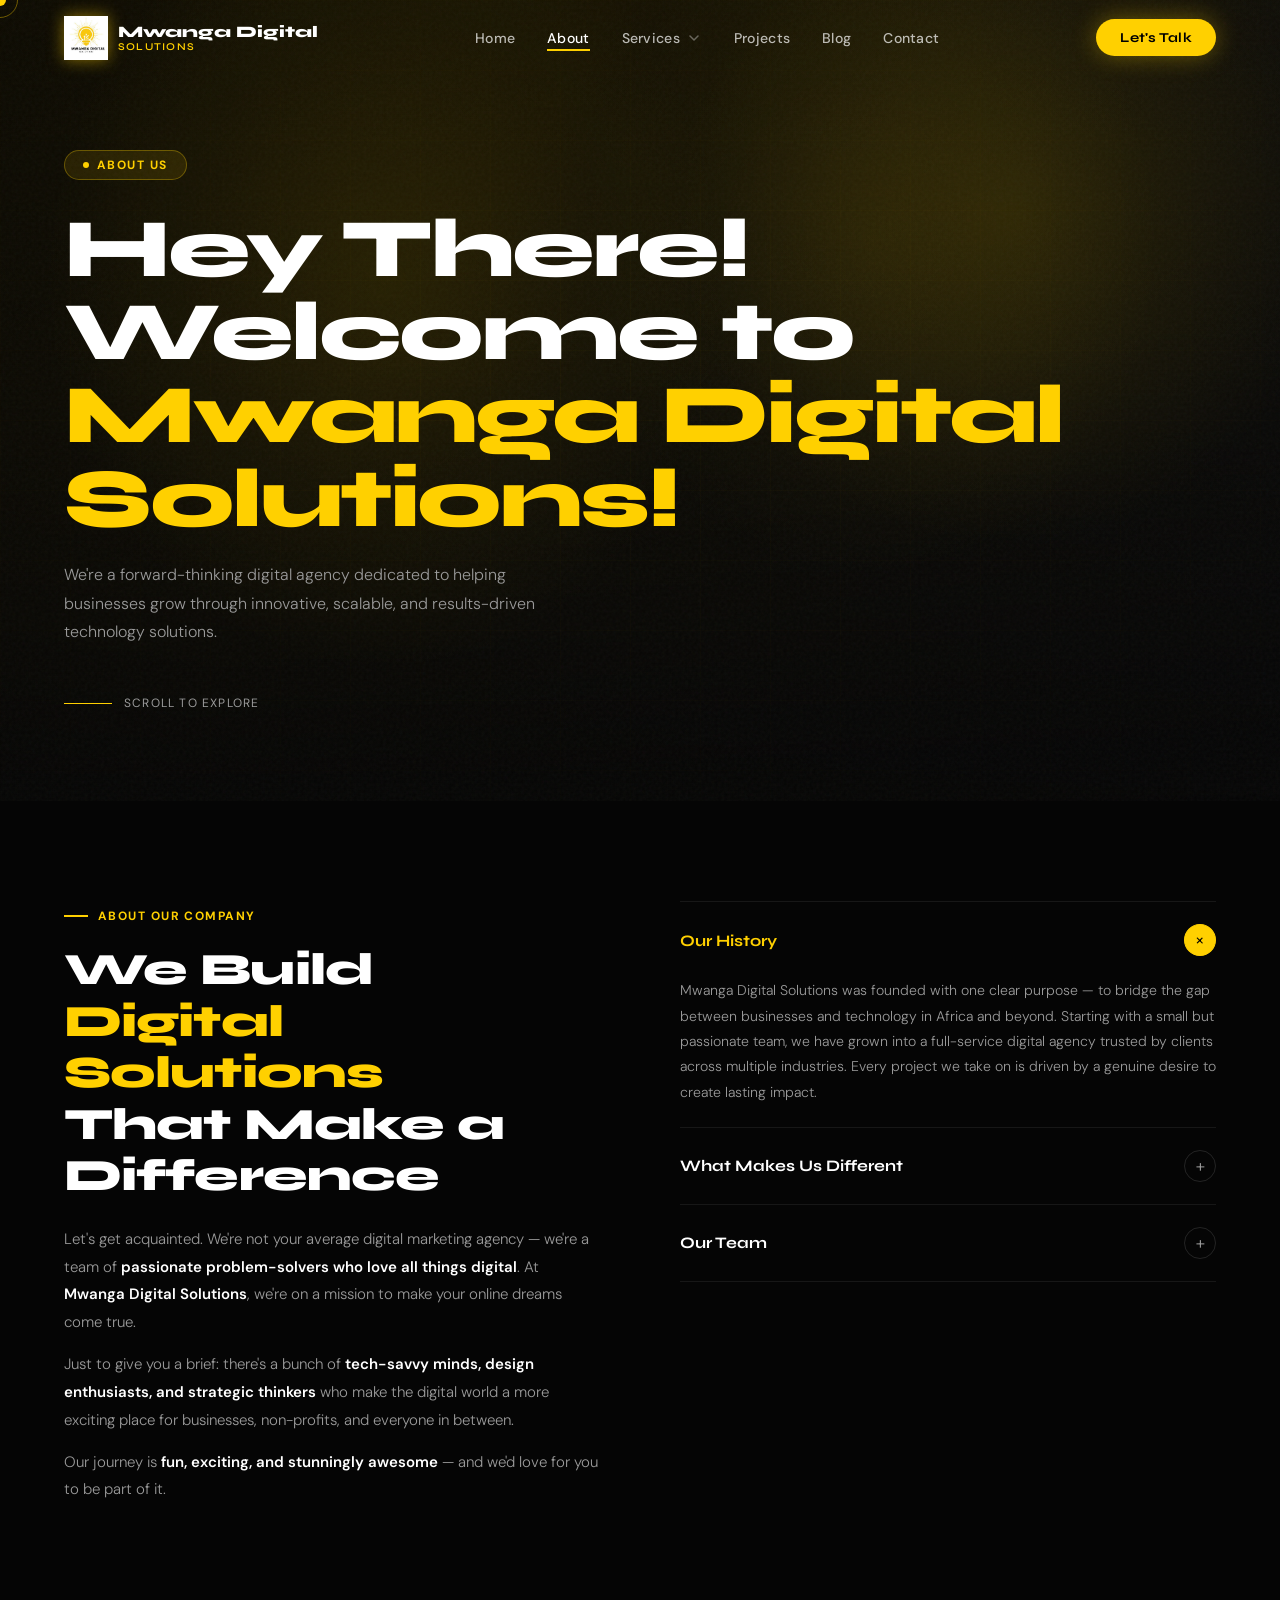
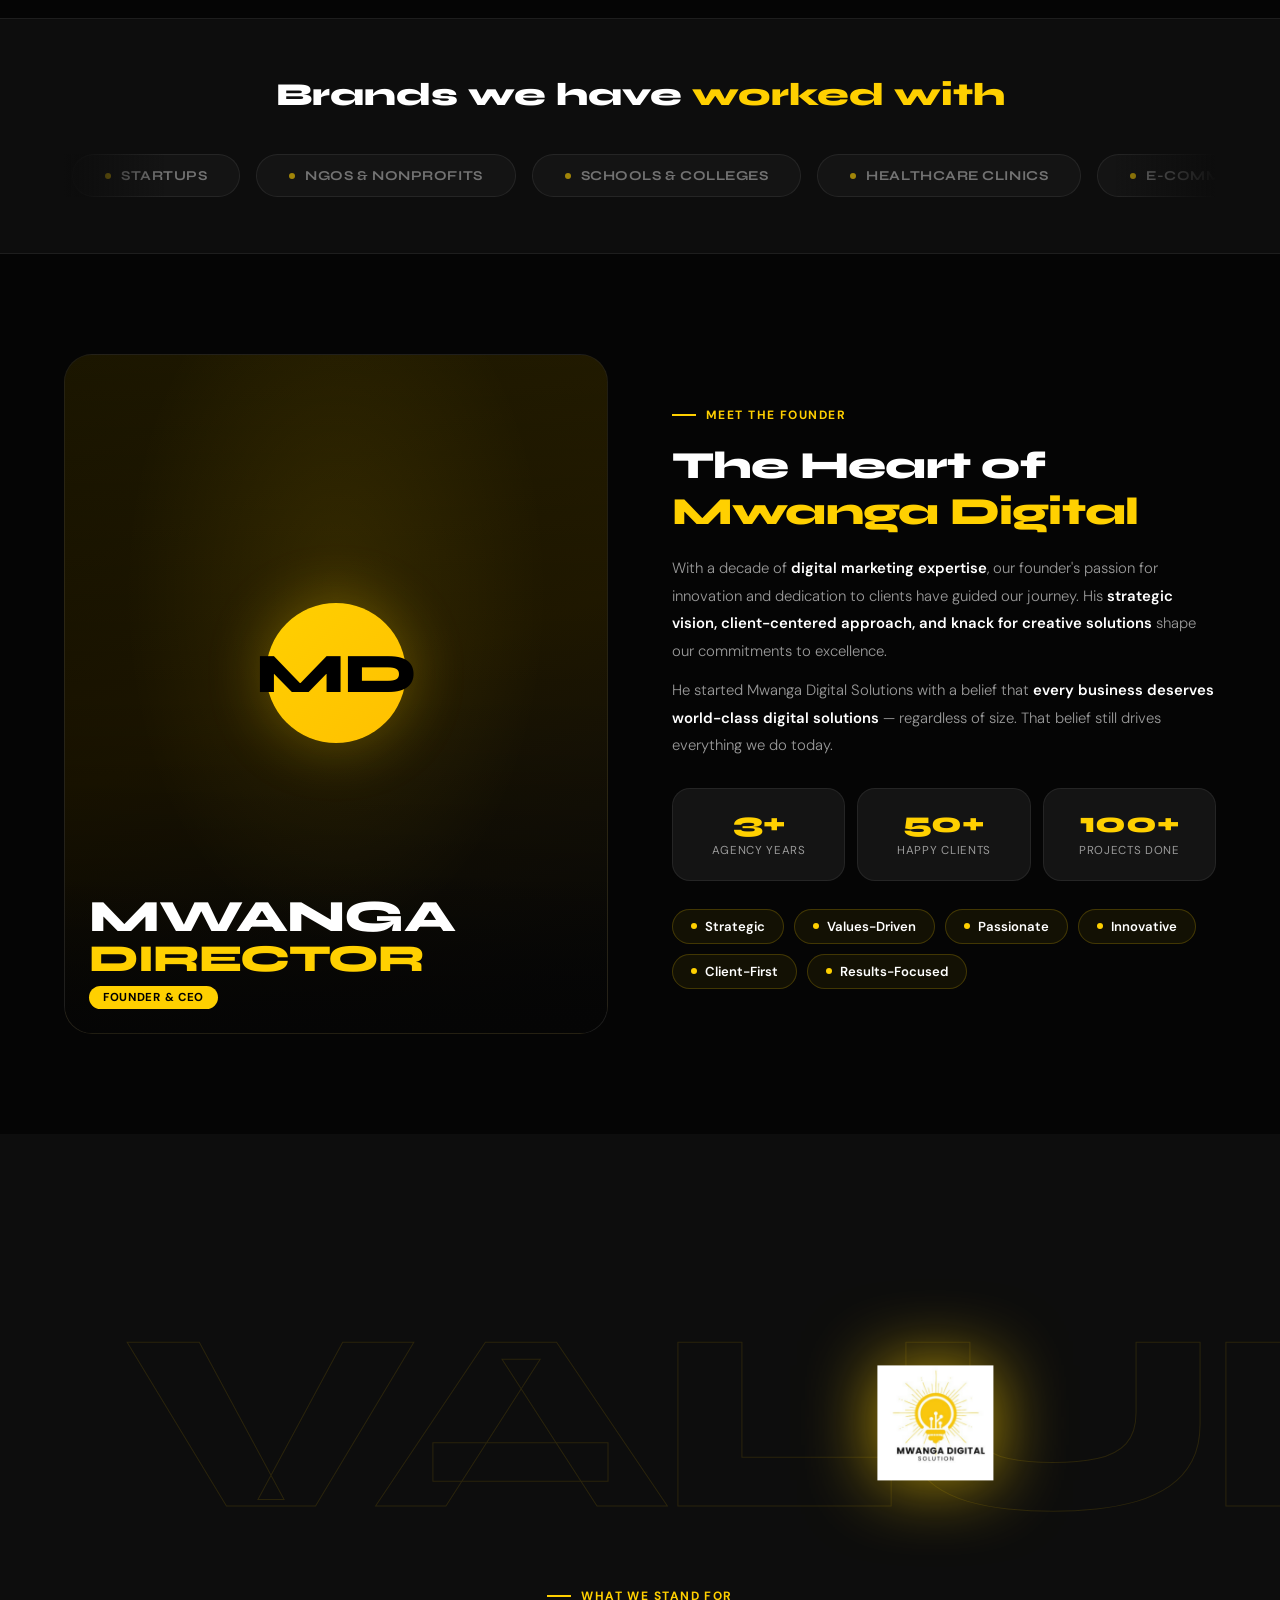
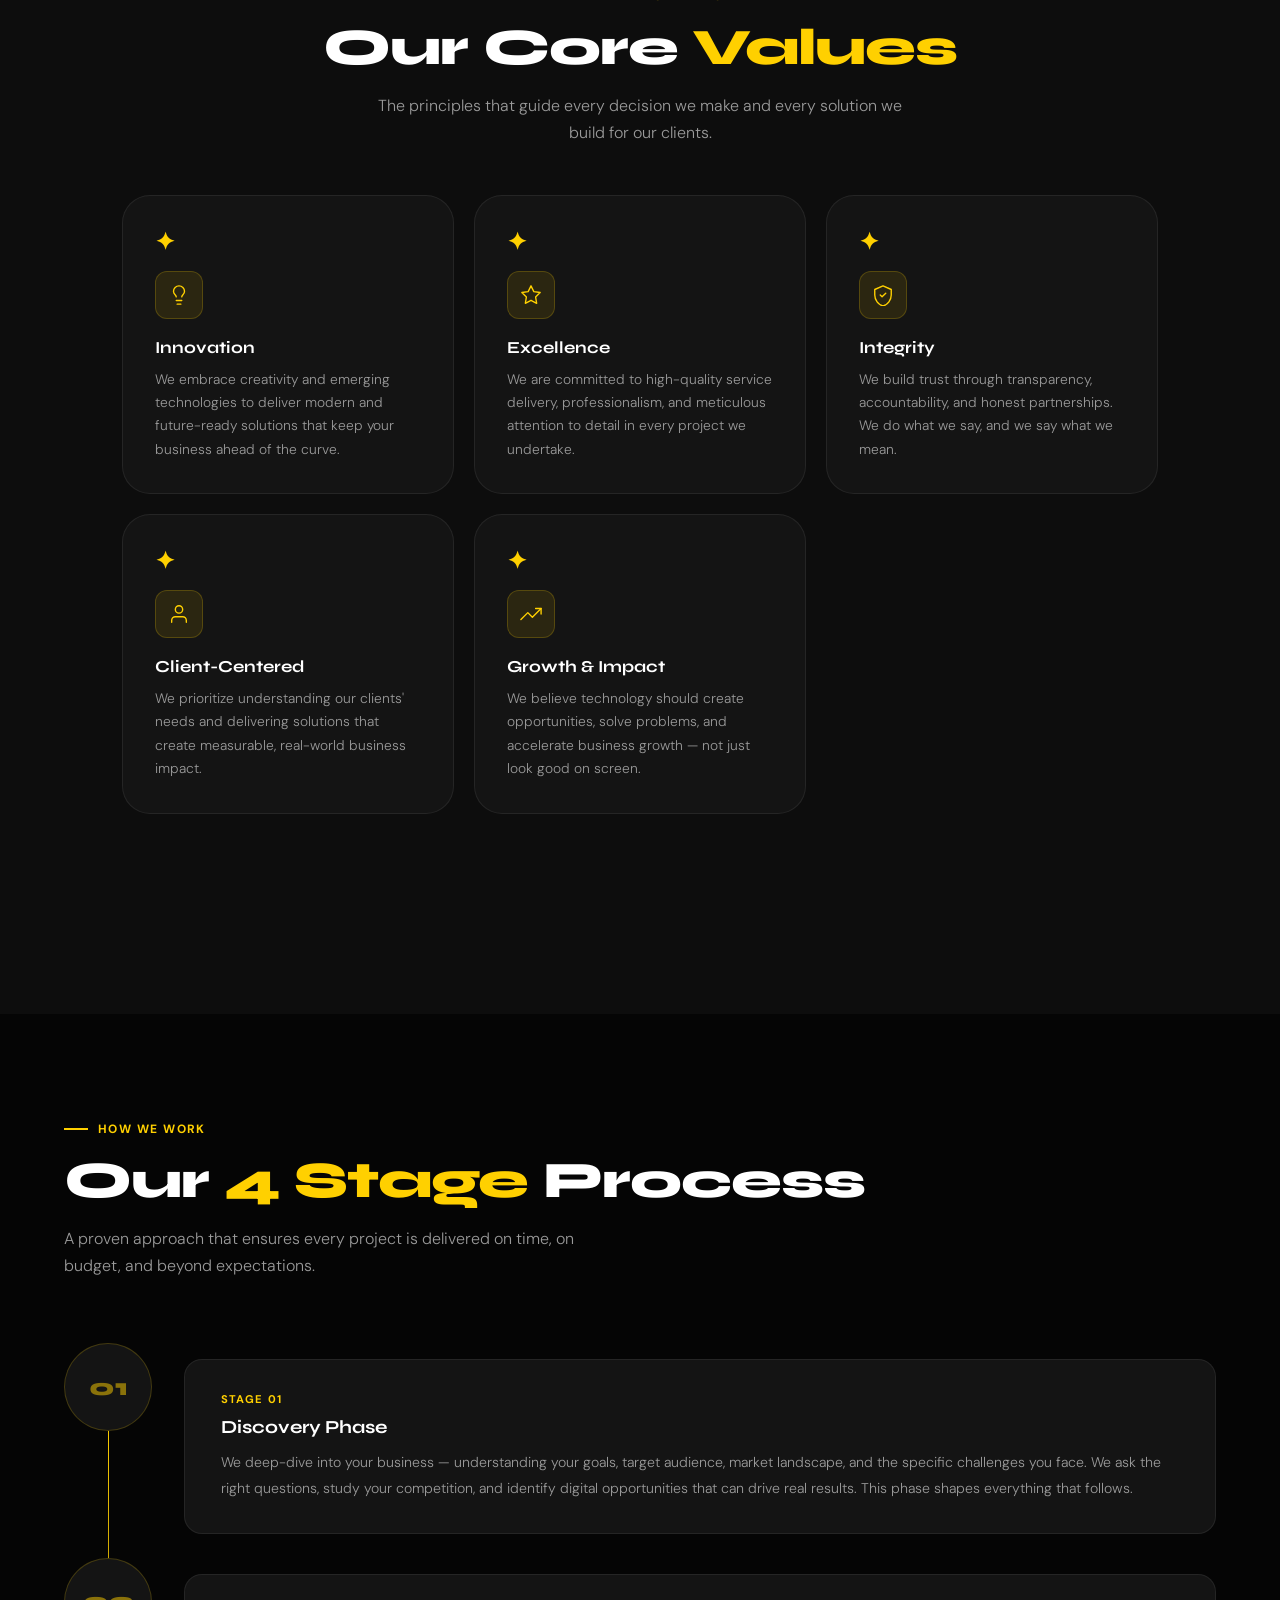
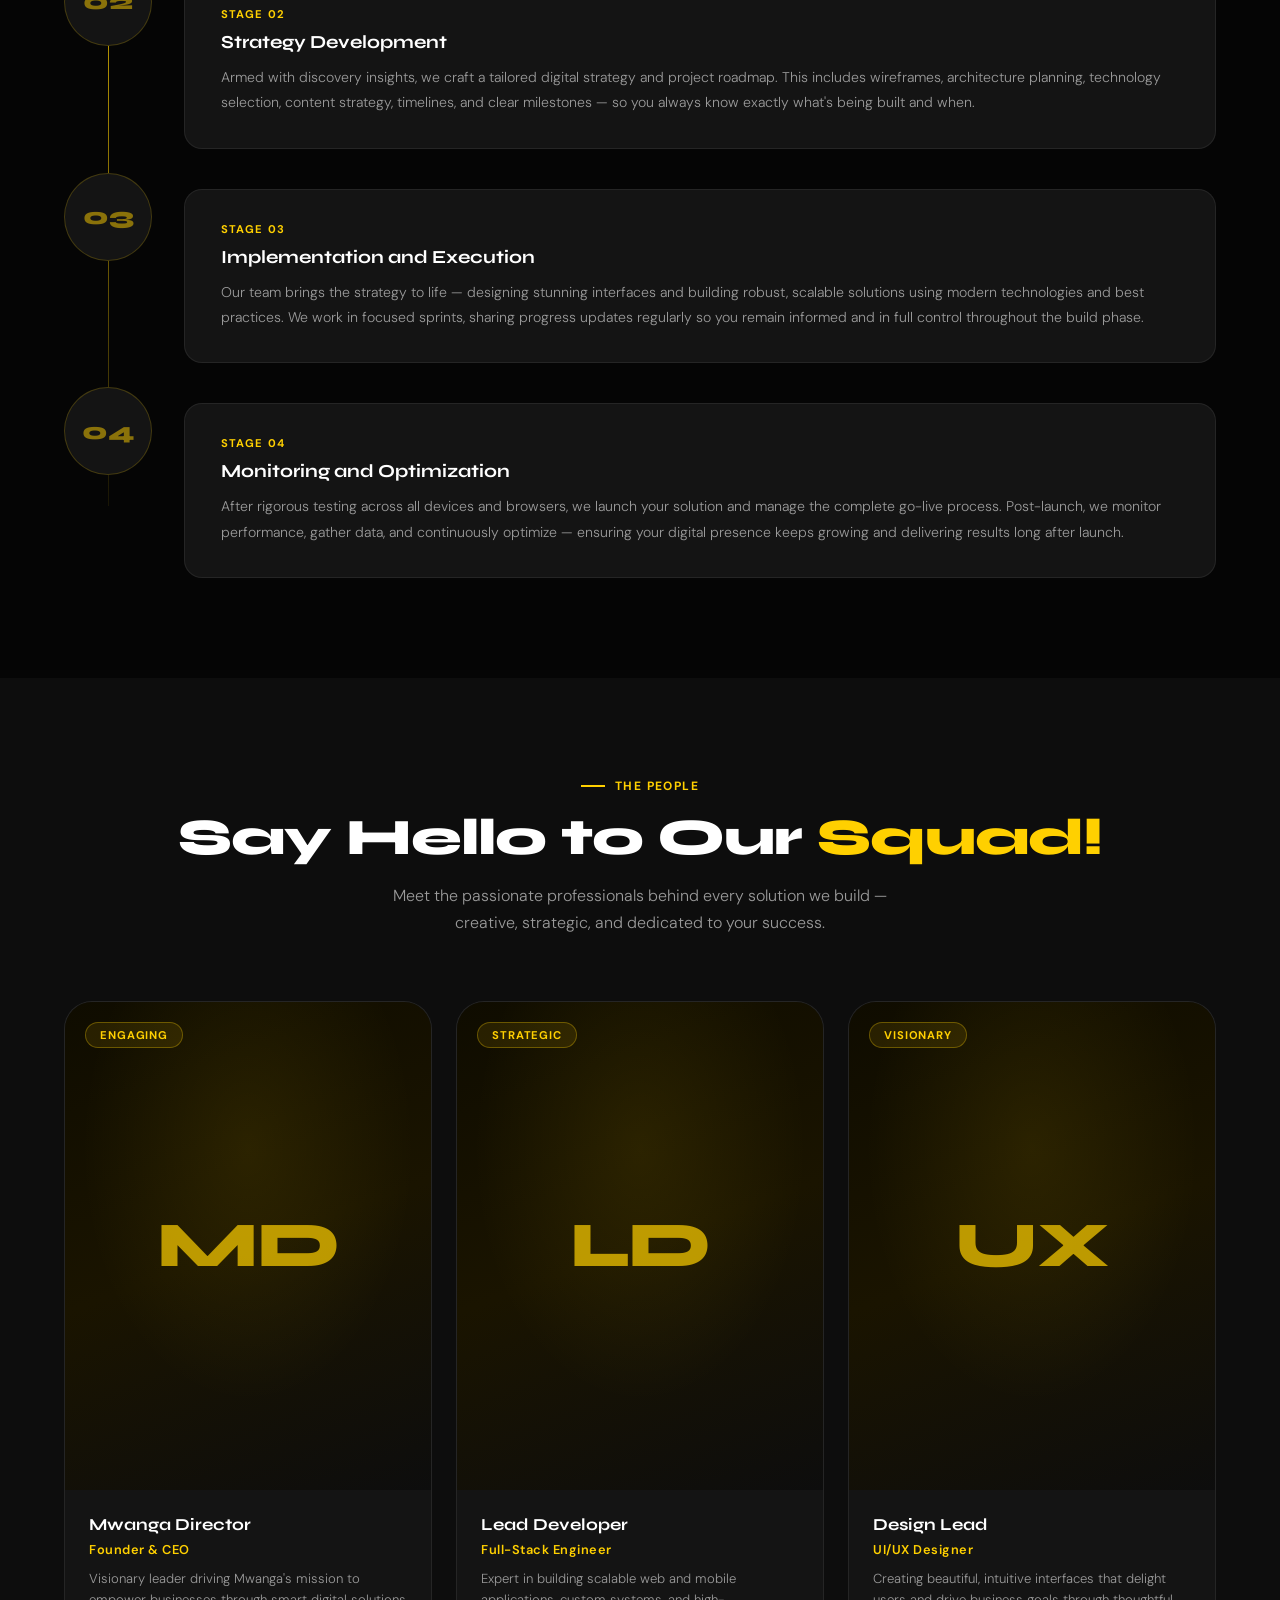
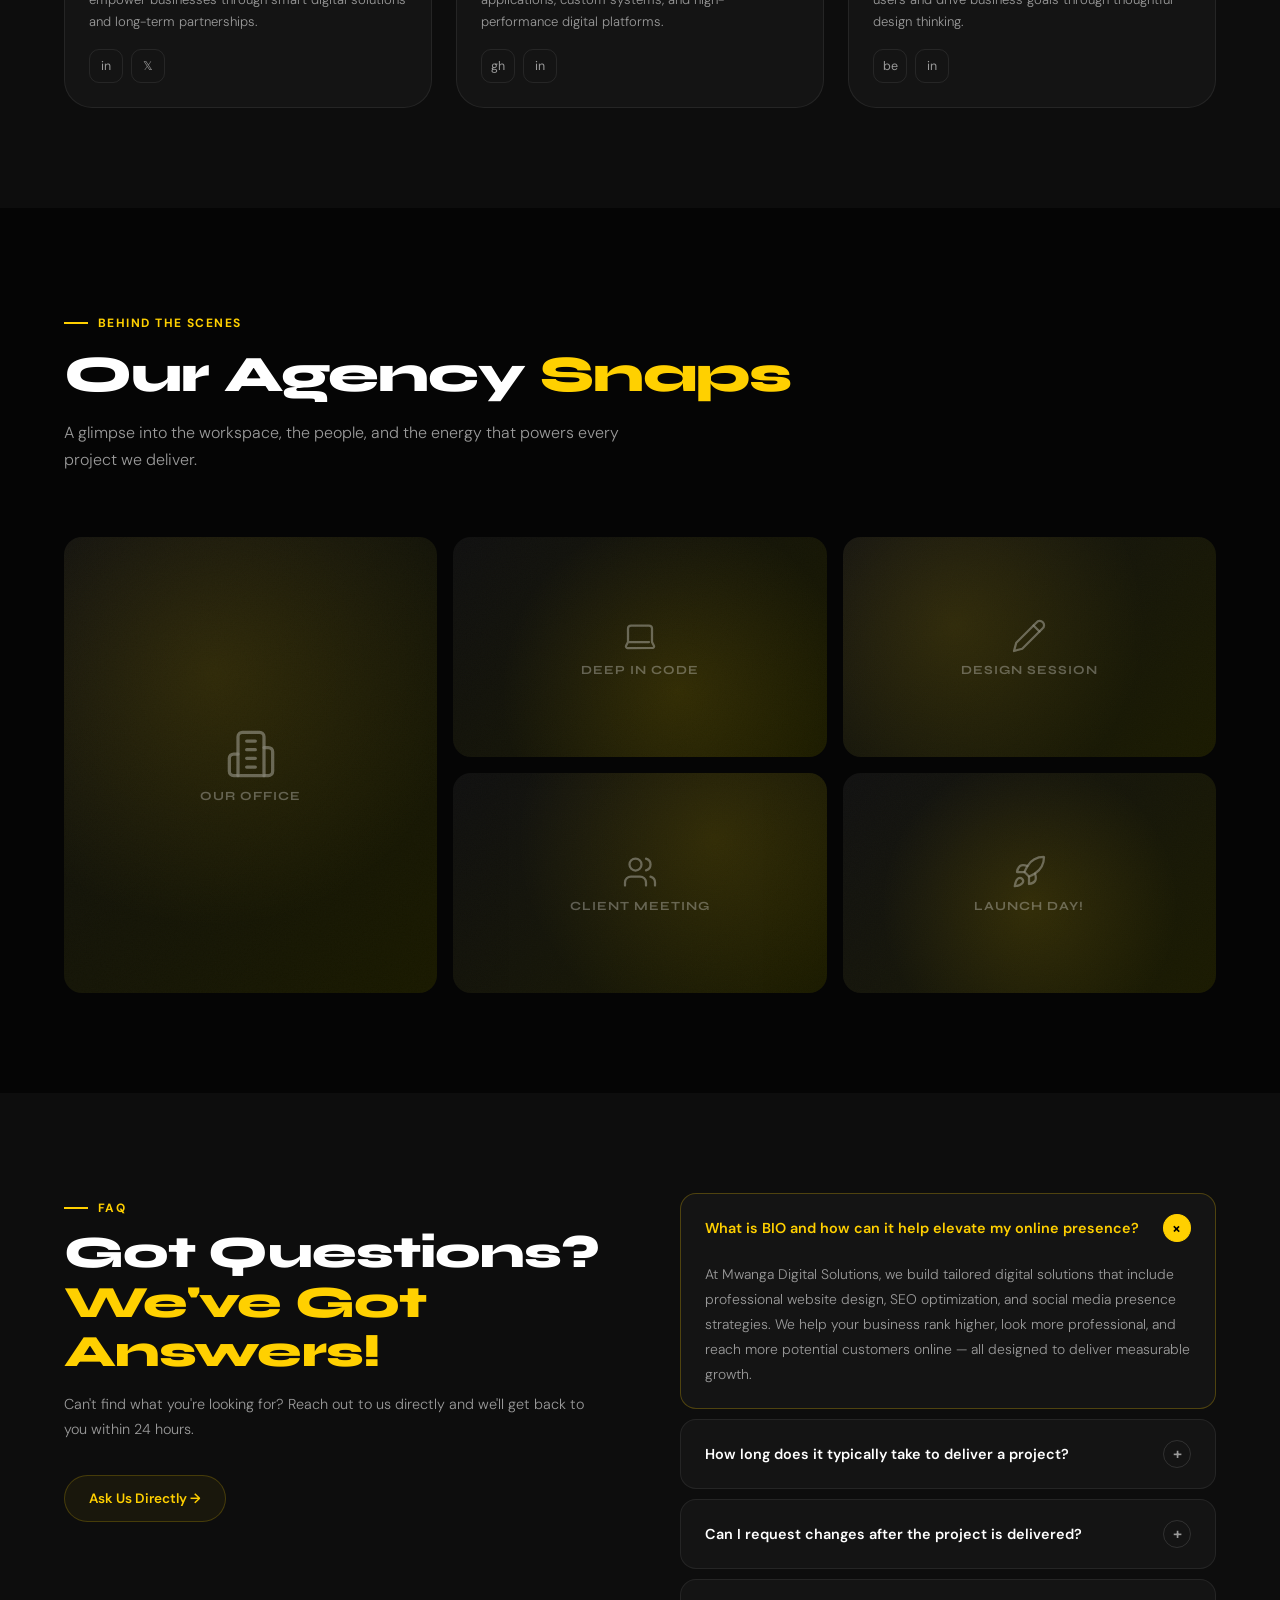
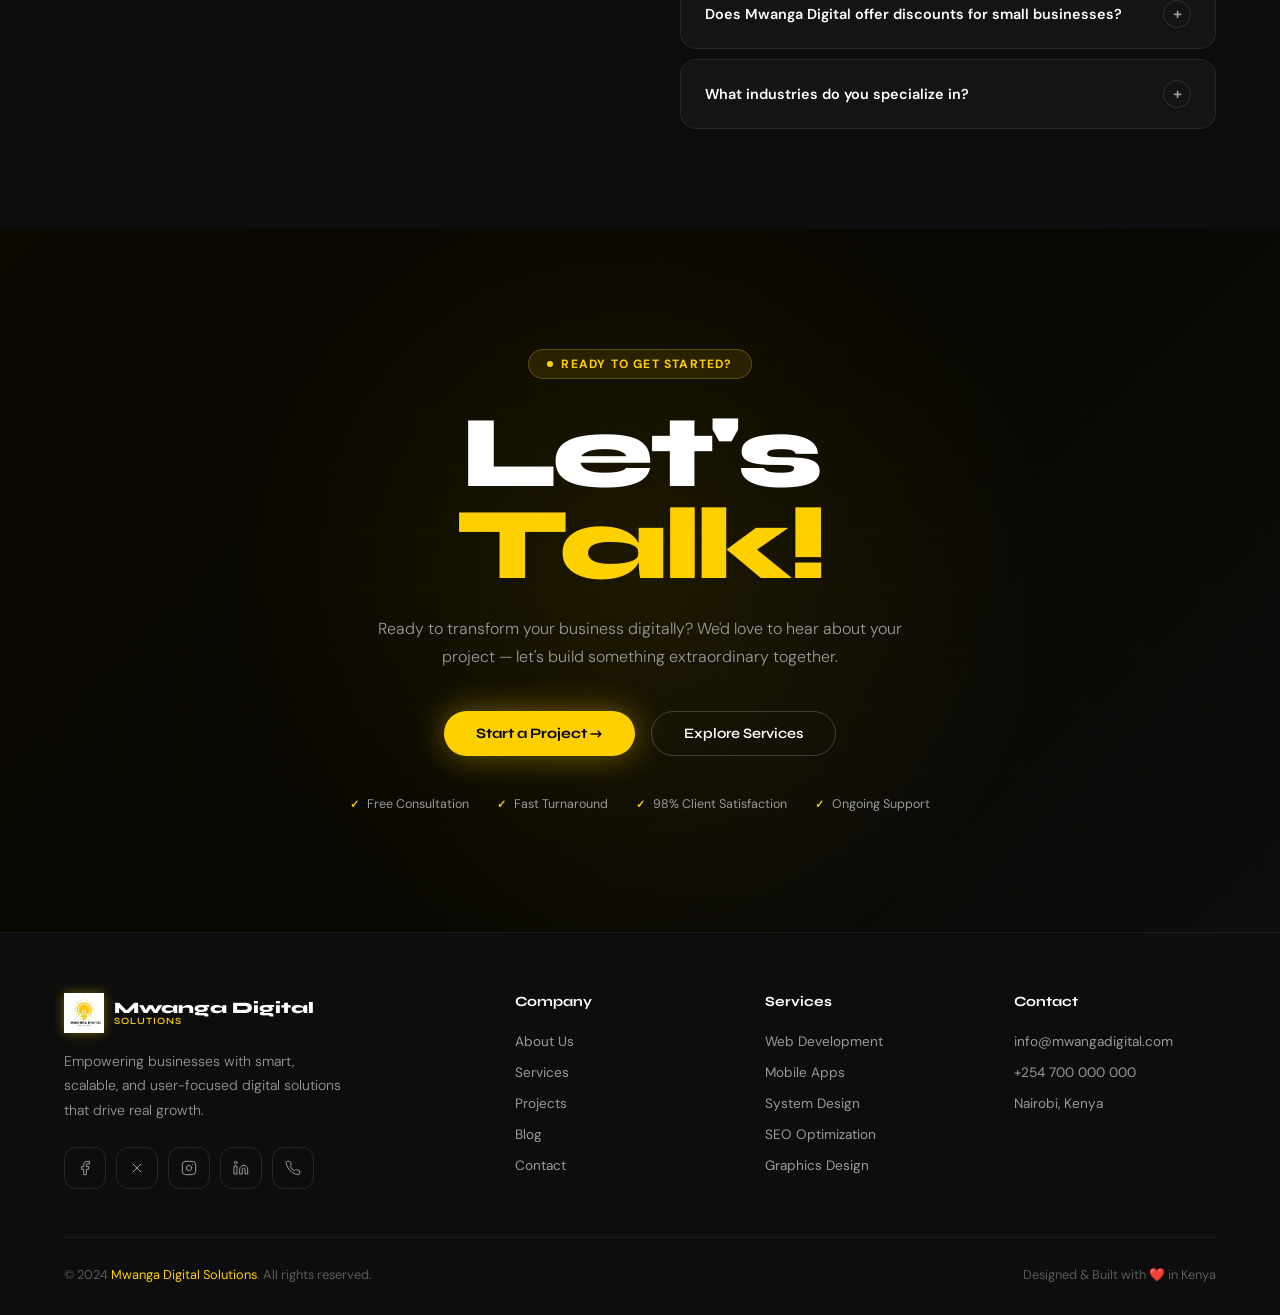
==== about.html @ 21fa36f5 "Initial commit: Mwanga Digital Solutions website Full agency landing site with 6 pages (home, servic" ====
<!DOCTYPE html>
<html lang="en">
<head>
<meta charset="UTF-8"/>
<meta name="viewport" content="width=device-width, initial-scale=1.0"/>
<title>About Us | Mwanga Digital Solutions</title>
<meta name="description" content="Learn about Mwanga Digital Solutions — our story, founder, vision, values, team, and process behind your digital growth."/>
<link rel="preconnect" href="https://fonts.googleapis.com"/>
<link rel="preconnect" href="https://fonts.gstatic.com" crossorigin/>
<link href="https://fonts.googleapis.com/css2?family=Syne:wght@400;600;700;800&family=DM+Sans:ital,wght@0,300;0,400;0,500;0,600;1,300&display=swap" rel="stylesheet"/>
<link rel="stylesheet" href="assets/css/global.css"/>
<style>

/* ========================================
   HERO
   ======================================== */
#about-hero{
  min-height:82vh;display:flex;align-items:flex-end;
  position:relative;overflow:hidden;padding:0;
}
.hero-photo{
  position:absolute;inset:0;z-index:0;
  background:
    linear-gradient(to bottom,rgba(5,5,5,0.25) 0%,rgba(5,5,5,0.55) 45%,rgba(5,5,5,0.97) 100%),
    linear-gradient(120deg,#0f0c00 0%,#1c1600 35%,#0d0d0d 100%);
}
/* Simulated photo texture — two "people" silhouette areas */
.hero-photo::before{
  content:'';position:absolute;inset:0;
  background:
    radial-gradient(ellipse 38% 70% at 30% 35%,rgba(255,208,0,0.09) 0%,transparent 70%),
    radial-gradient(ellipse 35% 65% at 68% 30%,rgba(255,208,0,0.06) 0%,transparent 65%),
    url("data:image/svg+xml,%3Csvg viewBox='0 0 600 600' xmlns='http://www.w3.org/2000/svg'%3E%3Cfilter id='n'%3E%3CfeTurbulence type='fractalNoise' baseFrequency='0.65' numOctaves='3' stitchTiles='stitch'/%3E%3C/filter%3E%3Crect width='100%25' height='100%25' filter='url(%23n)' opacity='0.04'/%3E%3C/svg%3E") center/cover;
}
.hero-photo::after{
  content:'';position:absolute;top:-20%;right:-8%;
  width:65vw;height:65vw;max-width:750px;max-height:750px;
  background:radial-gradient(circle,rgba(255,208,0,0.11) 0%,transparent 62%);
  border-radius:50%;
}
/* Grid lines */
.hero-grid{
  position:absolute;inset:0;z-index:1;
  background-image:
    linear-gradient(rgba(255,208,0,0.025) 1px,transparent 1px),
    linear-gradient(90deg,rgba(255,208,0,0.025) 1px,transparent 1px);
  background-size:70px 70px;
  mask-image:radial-gradient(ellipse 90% 80% at 50% 50%,black 0%,transparent 100%);
  pointer-events:none;
}
.hero-content-wrap{
  position:relative;z-index:2;
  width:100%;max-width:1400px;margin:0 auto;
  padding:150px 5% 90px;
}
.hero-tag{
  display:inline-flex;align-items:center;gap:8px;
  background:rgba(255,208,0,0.1);border:1px solid rgba(255,208,0,0.3);
  padding:6px 18px;border-radius:100px;
  font-size:0.75rem;font-weight:700;color:var(--gold);
  letter-spacing:0.12em;text-transform:uppercase;margin-bottom:28px;
}
.hero-tag::before{content:'';width:6px;height:6px;background:var(--gold);border-radius:50%;animation:pulse 2s infinite}
.hero-h1{
  font-family:var(--font-display);
  font-size:clamp(3rem,6.5vw,6rem);
  font-weight:800;line-height:1.0;
  letter-spacing:-0.03em;margin-bottom:8px;
}
.hero-h1 .gold-line{
  display:block;color:var(--gold);
}
.hero-sub{
  font-size:1rem;color:var(--grey);
  line-height:1.8;max-width:520px;
  font-weight:300;margin-top:20px;
}
.scroll-hint{
  display:inline-flex;align-items:center;gap:12px;
  margin-top:48px;color:var(--grey);
  font-size:0.75rem;letter-spacing:0.1em;text-transform:uppercase;
}
.scroll-line{width:48px;height:1px;background:var(--gold);position:relative;overflow:hidden}
.scroll-line::after{
  content:'';position:absolute;top:0;left:-100%;
  width:100%;height:100%;background:#fff;
  animation:slideLine 2s ease-in-out infinite;
}
@keyframes slideLine{0%{left:-100%}100%{left:100%}}

/* ========================================
   ABOUT COMPANY
   ======================================== */
#about-company{padding:100px 5%;background:var(--bg)}
.ac-inner{max-width:1400px;margin:0 auto;display:grid;grid-template-columns:1fr 1fr;gap:80px;align-items:start}
.ac-left .section-label{margin-bottom:20px}
.ac-h2{
  font-family:var(--font-display);
  font-size:clamp(1.9rem,3.5vw,2.9rem);
  font-weight:800;line-height:1.15;letter-spacing:-0.02em;margin-bottom:24px;
}
.ac-h2 span{color:var(--gold)}
.ac-p{color:var(--grey);font-size:0.94rem;line-height:1.85;font-weight:300;margin-bottom:14px}
.ac-p strong{color:var(--white);font-weight:600}

/* Accordion */
.acc-wrap{display:flex;flex-direction:column}
.acc-item{border-bottom:1px solid var(--border);overflow:hidden}
.acc-item:first-child{border-top:1px solid var(--border)}
.acc-head{
  display:flex;align-items:center;justify-content:space-between;
  padding:22px 0;cursor:pointer;user-select:none;transition:color 0.3s;
}
.acc-head:hover .acc-label{color:var(--gold)}
.acc-item.open .acc-label{color:var(--gold)}
.acc-label{font-family:var(--font-display);font-weight:700;font-size:1rem;transition:color 0.3s}
.acc-btn{
  width:32px;height:32px;border-radius:50%;
  border:1px solid rgba(255,255,255,0.12);
  display:flex;align-items:center;justify-content:center;
  color:var(--grey);font-size:1.1rem;font-weight:300;
  transition:all 0.35s;flex-shrink:0;
}
.acc-item.open .acc-btn{background:var(--gold);border-color:var(--gold);color:#000;transform:rotate(45deg)}
.acc-body{
  max-height:0;overflow:hidden;
  transition:max-height 0.45s ease,padding 0.3s;
  color:var(--grey);font-size:0.88rem;line-height:1.8;font-weight:300;
}
.acc-item.open .acc-body{max-height:360px;padding-bottom:22px}
.acc-body ul{list-style:none;margin-top:10px;display:flex;flex-direction:column;gap:8px}
.acc-body ul li{display:flex;align-items:flex-start;gap:10px}
.acc-body ul li::before{content:'✦';color:var(--gold);font-size:0.6rem;flex-shrink:0;margin-top:5px}

/* ========================================
   BRANDS
   ======================================== */
#brands-worked{
  padding:56px 5%;
  background:var(--bg2);
  border-top:1px solid var(--border);
  border-bottom:1px solid var(--border);
}
.brands-inner{max-width:1400px;margin:0 auto}
.brands-title{
  font-family:var(--font-display);font-weight:800;
  font-size:clamp(1.3rem,2.5vw,2rem);
  text-align:center;margin-bottom:40px;
  color:var(--white);
}
.brands-title span{color:var(--gold)}
.brands-track-wrap{overflow:hidden;position:relative}
.brands-track-wrap::before,.brands-track-wrap::after{
  content:'';position:absolute;top:0;bottom:0;width:100px;z-index:2;pointer-events:none;
}
.brands-track-wrap::before{left:0;background:linear-gradient(90deg,var(--bg2),transparent)}
.brands-track-wrap::after{right:0;background:linear-gradient(270deg,var(--bg2),transparent)}
.brands-track{display:flex;gap:0;animation:marquee 30s linear infinite;width:max-content}
.brands-track:hover{animation-play-state:paused}
.brand-pill{
  display:flex;align-items:center;gap:10px;
  padding:12px 32px;margin:0 8px;
  background:var(--card);border:1px solid var(--border);
  border-radius:100px;white-space:nowrap;
  font-family:var(--font-display);font-weight:700;
  font-size:0.85rem;color:rgba(255,255,255,0.4);
  letter-spacing:0.04em;text-transform:uppercase;
  transition:color 0.3s,border-color 0.3s;cursor:default;
}
.brand-pill:hover{color:rgba(255,255,255,0.8);border-color:rgba(255,208,0,0.25)}
.brand-dot{width:6px;height:6px;border-radius:50%;background:var(--gold);opacity:0.6;flex-shrink:0}

/* ========================================
   MEET THE FOUNDER
   ======================================== */
#founder{padding:100px 5%;background:var(--bg)}
.founder-inner{max-width:1400px;margin:0 auto;display:grid;grid-template-columns:1fr 1fr;gap:64px;align-items:center}

/* Left — photo card with name overlay */
.founder-photo-side{position:relative}
.founder-photo-card{
  position:relative;border-radius:var(--radius2);overflow:hidden;
  aspect-ratio:4/5;
  background:linear-gradient(160deg,#0f0c00 0%,#1c1500 50%,#0d0d0d 100%);
  border:1px solid var(--border);
}
/* Portrait placeholder — gradient with logo */
.founder-photo-card::before{
  content:'';position:absolute;inset:0;
  background:
    radial-gradient(ellipse 60% 80% at 50% 35%,rgba(255,208,0,0.1) 0%,transparent 65%),
    linear-gradient(to bottom,rgba(255,208,0,0.05),transparent 50%,rgba(0,0,0,0.6) 100%);
}
.founder-avatar-big{
  position:absolute;top:50%;left:50%;transform:translate(-50%,-65%);
  width:140px;height:140px;border-radius:50%;
  background:linear-gradient(135deg,var(--gold),var(--gold2));
  display:flex;align-items:center;justify-content:center;
  font-family:var(--font-display);font-size:3.5rem;font-weight:800;color:#000;
  box-shadow:0 0 60px rgba(255,208,0,0.3);
  z-index:1;
}
/* Big name behind/over image */
.founder-name-bg{
  position:absolute;bottom:0;left:0;right:0;
  padding:20px 24px 24px;
  background:linear-gradient(to top,rgba(5,5,5,0.97) 0%,transparent 100%);
  z-index:2;
}
.founder-name-big{
  font-family:var(--font-display);
  font-size:clamp(1.8rem,4vw,2.8rem);
  font-weight:800;line-height:1.0;
  letter-spacing:-0.02em;
  color:var(--white);
  text-transform:uppercase;
}
.founder-name-big span{color:var(--gold);display:block;font-size:0.85em}
.founder-role-tag{
  display:inline-block;margin-top:8px;
  background:var(--gold);color:#000;
  font-size:0.72rem;font-weight:700;
  padding:4px 14px;border-radius:100px;
  letter-spacing:0.06em;text-transform:uppercase;
}

/* Right — bio + stats + pills */
.founder-bio-side{}
.founder-bio-side .section-label{margin-bottom:20px}
.founder-bio-h2{
  font-family:var(--font-display);
  font-size:clamp(1.7rem,3vw,2.4rem);
  font-weight:800;line-height:1.2;letter-spacing:-0.02em;margin-bottom:20px;
}
.founder-bio-h2 span{color:var(--gold)}
.founder-bio-p{color:var(--grey);font-size:0.93rem;line-height:1.85;font-weight:300;margin-bottom:12px}
.founder-bio-p strong{color:var(--white);font-weight:600}

.founder-stats{display:grid;grid-template-columns:repeat(3,1fr);gap:12px;margin:28px 0}
.f-stat{
  background:var(--card);border:1px solid var(--border);
  border-radius:var(--radius);padding:20px 12px;text-align:center;
  transition:border-color 0.3s,transform 0.3s;
}
.f-stat:hover{border-color:rgba(255,208,0,0.25);transform:translateY(-3px)}
.f-stat-num{
  font-family:var(--font-display);font-size:1.8rem;font-weight:800;
  color:var(--gold);line-height:1;margin-bottom:6px;
}
.f-stat-lbl{font-size:0.72rem;color:var(--grey);text-transform:uppercase;letter-spacing:0.06em;line-height:1.4}

/* Trait pills */
.founder-pills{display:flex;flex-wrap:wrap;gap:10px;margin-top:24px}
.founder-pill{
  display:flex;align-items:center;gap:8px;
  padding:8px 18px;border-radius:100px;
  font-size:0.82rem;font-weight:600;
  border:1px solid rgba(255,208,0,0.2);
  background:rgba(255,208,0,0.06);
  color:var(--white);transition:all 0.3s;
}
.founder-pill:hover{background:rgba(255,208,0,0.14);border-color:rgba(255,208,0,0.4)}
.founder-pill-dot{width:6px;height:6px;border-radius:50%;background:var(--gold);flex-shrink:0}

/* ========================================
   VALUES — GIANT WORD
   ======================================== */
#values{background:var(--bg2);overflow:hidden}
.values-word-section{
  padding:80px 5% 0;
  text-align:center;position:relative;
}
.values-word{
  font-family:var(--font-display);
  font-size:clamp(5.5rem,20vw,20rem);
  font-weight:800;letter-spacing:-0.04em;
  line-height:0.85;user-select:none;
  color:transparent;
  -webkit-text-stroke:1px rgba(255,208,0,0.12);
  display:inline-block;position:relative;
}
.values-word-center-icon{
  position:absolute;top:50%;left:50%;
  transform:translate(-50%,-50%);
  width:clamp(70px,9vw,120px);
  filter:drop-shadow(0 0 36px rgba(255,208,0,0.7));
  animation:floatGlow 6s ease-in-out infinite;
  z-index:2;
}
.values-cards-section{
  padding:0 5% 100px;
}
.values-section-header{
  max-width:1400px;margin:0 auto;
  padding-top:56px;padding-bottom:48px;
}
.values-grid{
  max-width:1400px;margin:0 auto;
  display:grid;grid-template-columns:repeat(auto-fit,minmax(250px,1fr));gap:20px;
}
.value-card{
  background:var(--card);border:1px solid var(--border);
  border-radius:var(--radius2);padding:32px;
  position:relative;overflow:hidden;
  transition:transform 0.35s,border-color 0.35s,box-shadow 0.35s;
}
.value-card::before{
  content:'';position:absolute;inset:0;
  background:radial-gradient(circle at 50% 0%,rgba(255,208,0,0.07) 0%,transparent 60%);
  opacity:0;transition:opacity 0.35s;
}
.value-card:hover{transform:translateY(-6px);border-color:rgba(255,208,0,0.25);box-shadow:0 24px 60px rgba(0,0,0,0.5)}
.value-card:hover::before{opacity:1}
.value-sym{
  font-family:var(--font-display);font-size:1.5rem;
  font-weight:800;color:var(--gold);margin-bottom:14px;
}
.value-icon{
  width:48px;height:48px;border-radius:12px;
  background:rgba(255,208,0,0.1);border:1px solid rgba(255,208,0,0.2);
  display:flex;align-items:center;justify-content:center;
  margin-bottom:18px;
  transition:transform 0.3s,background 0.3s;
}
.value-icon svg{width:22px;height:22px;color:var(--gold)}
.value-card:hover .value-icon{transform:scale(1.1);background:rgba(255,208,0,0.18)}
.value-card h4{font-family:var(--font-display);font-size:1.05rem;font-weight:700;margin-bottom:10px}
.value-card p{color:var(--grey);font-size:0.86rem;line-height:1.7;font-weight:300}

/* ========================================
   4 STAGE PROCESS
   ======================================== */
#process{padding:100px 5%;background:var(--bg)}
.process-inner{max-width:1400px;margin:0 auto}
.process-list{
  display:flex;flex-direction:column;gap:24px;
  margin-top:64px;position:relative;
}
/* Vertical connector line */
.process-list::before{
  content:'';position:absolute;
  left:44px;top:72px;bottom:72px;
  width:1px;
  background:linear-gradient(to bottom,var(--gold),rgba(255,208,0,0.08));
}
.p-step{
  display:grid;grid-template-columns:88px 1fr;gap:32px;align-items:start;
  position:relative;
}
.p-num{
  width:88px;height:88px;border-radius:50%;
  background:var(--card);border:1px solid rgba(255,208,0,0.2);
  display:flex;align-items:center;justify-content:center;
  flex-shrink:0;z-index:1;position:relative;
  transition:all 0.35s;
}
.p-num span{
  font-family:var(--font-display);font-weight:800;
  font-size:1.5rem;color:rgba(255,208,0,0.5);
  transition:color 0.3s;
}
.p-step:hover .p-num{
  background:var(--gold);border-color:var(--gold);
  box-shadow:0 0 32px rgba(255,208,0,0.4);
}
.p-step:hover .p-num span{color:#000}
.p-card{
  background:var(--card);border:1px solid var(--border);
  border-radius:var(--radius);padding:32px 36px;
  transition:border-color 0.35s,transform 0.35s;
  margin-top:16px;
}
.p-step:hover .p-card{border-color:rgba(255,208,0,0.2);transform:translateX(8px)}
.p-tag{
  font-size:0.7rem;font-weight:700;color:var(--gold);
  letter-spacing:0.1em;text-transform:uppercase;margin-bottom:10px;
}
.p-card h3{
  font-family:var(--font-display);font-size:1.15rem;
  font-weight:700;margin-bottom:12px;
}
.p-card p{color:var(--grey);font-size:0.88rem;line-height:1.8;font-weight:300}

/* ========================================
   SQUAD / TEAM
   ======================================== */
#squad{padding:100px 5%;background:var(--bg2)}
.squad-inner{max-width:1400px;margin:0 auto}
.squad-grid{
  display:grid;grid-template-columns:repeat(3,1fr);gap:24px;
  margin-top:56px;
}
.squad-card{
  background:var(--card);border:1px solid var(--border);
  border-radius:var(--radius2);overflow:hidden;
  transition:transform 0.35s,border-color 0.35s,box-shadow 0.35s;
}
.squad-card:hover{
  transform:translateY(-8px);
  border-color:rgba(255,208,0,0.25);
  box-shadow:0 24px 60px rgba(0,0,0,0.6);
}
.squad-photo{
  aspect-ratio:3/4;position:relative;
  display:flex;align-items:center;justify-content:center;
  overflow:hidden;
}
.squad-photo-bg{
  position:absolute;inset:0;
  background:linear-gradient(160deg,#0f0c00,#1a1400,#0d0d0d);
  transition:transform 0.4s;
}
.squad-card:hover .squad-photo-bg{transform:scale(1.04)}
.squad-photo-glow{
  position:absolute;inset:0;
  background:radial-gradient(ellipse 70% 80% at 50% 30%,rgba(255,208,0,0.09),transparent 65%);
}
.squad-initials{
  position:relative;z-index:1;
  font-family:var(--font-display);font-weight:800;
  font-size:4rem;color:var(--gold);
  opacity:0.7;letter-spacing:-0.02em;
}
/* Role label on top of card */
.squad-role-banner{
  position:absolute;top:20px;left:20px;z-index:2;
  background:rgba(255,208,0,0.1);
  border:1px solid rgba(255,208,0,0.3);
  padding:5px 14px;border-radius:100px;
  font-size:0.7rem;font-weight:700;
  color:var(--gold);letter-spacing:0.08em;text-transform:uppercase;
}
.squad-body{padding:24px}
.squad-body h4{
  font-family:var(--font-display);font-weight:700;
  font-size:1.05rem;margin-bottom:6px;
}
.squad-body .role{
  font-size:0.8rem;color:var(--gold);
  font-weight:600;letter-spacing:0.04em;margin-bottom:10px;
}
.squad-body p{
  color:var(--grey);font-size:0.82rem;
  line-height:1.65;font-weight:300;
}
.squad-socials{
  display:flex;gap:8px;margin-top:16px;
}
.squad-social{
  width:34px;height:34px;border-radius:10px;
  border:1px solid rgba(255,255,255,0.08);
  display:flex;align-items:center;justify-content:center;
  color:var(--grey);font-size:0.78rem;text-decoration:none;
  transition:all 0.3s;
}
.squad-social:hover{background:var(--gold);border-color:var(--gold);color:#000}

/* ========================================
   AGENCY SNAPS
   ======================================== */
#agency-snaps{padding:100px 5%;background:var(--bg)}
.snaps-inner{max-width:1400px;margin:0 auto}
.snaps-grid{
  display:grid;
  grid-template-columns:1fr 1fr 1fr;
  grid-template-rows:220px 220px;
  gap:16px;
  margin-top:48px;
}
.snap{
  border-radius:var(--radius);overflow:hidden;
  position:relative;cursor:pointer;
  transition:transform 0.3s;
}
.snap:hover{transform:scale(1.02)}
.snap:hover .snap-overlay{opacity:1}
/* Various snap positions */
.snap-1{grid-column:1;grid-row:1/3}
.snap-2{grid-column:2;grid-row:1}
.snap-3{grid-column:3;grid-row:1}
.snap-4{grid-column:2;grid-row:2}
.snap-5{grid-column:3;grid-row:2}
.snap-bg{
  position:absolute;inset:0;
  background:linear-gradient(135deg,#111,#1a1a00);
  transition:transform 0.4s;
}
.snap:hover .snap-bg{transform:scale(1.05)}
.snap-bg::before{
  content:'';position:absolute;inset:0;
  background:radial-gradient(circle at var(--cx,50%) var(--cy,50%),rgba(255,208,0,0.12),transparent 65%);
}
.snap-bg::after{
  content:'';position:absolute;inset:0;
  background:
    url("data:image/svg+xml,%3Csvg viewBox='0 0 400 400' xmlns='http://www.w3.org/2000/svg'%3E%3Cfilter id='n'%3E%3CfeTurbulence type='fractalNoise' baseFrequency='0.75' numOctaves='3' stitchTiles='stitch'/%3E%3C/filter%3E%3Crect width='100%25' height='100%25' filter='url(%23n)' opacity='0.05'/%3E%3C/svg%3E") center/cover;
  opacity:0.4;
}
/* Each snap has a unique glow position */
.snap-1 .snap-bg{--cx:40%;--cy:30%}
.snap-2 .snap-bg{--cx:60%;--cy:70%}
.snap-3 .snap-bg{--cx:30%;--cy:40%}
.snap-4 .snap-bg{--cx:70%;--cy:30%}
.snap-5 .snap-bg{--cx:50%;--cy:60%}
/* Snap label + icon */
.snap-content{
  position:absolute;inset:0;z-index:1;
  display:flex;flex-direction:column;align-items:center;justify-content:center;
  gap:8px;
}
.snap-icon{opacity:0.45;display:flex;align-items:center;justify-content:center}
.snap-icon svg{width:36px;height:36px;color:rgba(255,255,255,0.7)}
.snap-1 .snap-icon svg{width:52px;height:52px}
.snap-label{
  font-family:var(--font-display);font-weight:700;
  font-size:0.78rem;color:rgba(255,255,255,0.3);
  letter-spacing:0.08em;text-transform:uppercase;
}
.snap-overlay{
  position:absolute;inset:0;z-index:2;
  background:rgba(255,208,0,0.08);
  border:1px solid rgba(255,208,0,0.2);
  border-radius:var(--radius);
  opacity:0;transition:opacity 0.35s;
  display:flex;align-items:center;justify-content:center;
}
.snap-overlay-icon{filter:drop-shadow(0 0 16px rgba(255,208,0,0.6));display:flex;align-items:center;justify-content:center}
.snap-overlay-icon svg{width:32px;height:32px;color:var(--gold)}

/* ========================================
   FAQ
   ======================================== */
#faq{padding:100px 5%;background:var(--bg2)}
.faq-inner{max-width:1400px;margin:0 auto;display:grid;grid-template-columns:1fr 1fr;gap:80px;align-items:start}
.faq-left .section-label{margin-bottom:12px}
.faq-h2{
  font-family:var(--font-display);
  font-size:clamp(1.8rem,3.5vw,3rem);
  font-weight:800;line-height:1.1;letter-spacing:-0.02em;margin-bottom:16px;
}
.faq-h2 span{color:var(--gold)}
.faq-sub{color:var(--grey);font-size:0.9rem;line-height:1.75;font-weight:300;margin-bottom:32px}
.faq-contact-nudge{
  display:inline-flex;align-items:center;gap:10px;
  padding:14px 24px;border-radius:100px;
  border:1px solid rgba(255,208,0,0.2);
  background:rgba(255,208,0,0.05);
  font-size:0.85rem;color:var(--gold);font-weight:600;
  text-decoration:none;transition:all 0.3s;
}
.faq-contact-nudge:hover{background:var(--gold);color:#000}
.faq-list{display:flex;flex-direction:column;gap:10px}
.faq-item{
  background:var(--card);border:1px solid var(--border);
  border-radius:16px;overflow:hidden;transition:border-color 0.3s;
}
.faq-item.open{border-color:rgba(255,208,0,0.25)}
.faq-q{
  display:flex;align-items:center;justify-content:space-between;
  padding:20px 24px;cursor:pointer;
  font-weight:600;font-size:0.9rem;transition:color 0.3s;
}
.faq-item.open .faq-q{color:var(--gold)}
.faq-icon{
  width:28px;height:28px;border-radius:50%;
  border:1px solid rgba(255,255,255,0.12);
  display:flex;align-items:center;justify-content:center;
  flex-shrink:0;color:var(--grey);font-size:1rem;
  transition:all 0.3s;
}
.faq-item.open .faq-icon{background:var(--gold);border-color:var(--gold);color:#000;transform:rotate(45deg)}
.faq-a{
  max-height:0;overflow:hidden;
  transition:max-height 0.4s ease,padding 0.3s;
  color:var(--grey);font-size:0.87rem;line-height:1.8;font-weight:300;
}
.faq-item.open .faq-a{max-height:260px;padding:0 24px 20px}

/* ========================================
   LET'S TALK CTA
   ======================================== */
#lets-talk{
  padding:120px 5%;
  background:linear-gradient(135deg,#0a0800,#070600,#0d0d0d);
  position:relative;overflow:hidden;
  text-align:center;
}
#lets-talk::before{
  content:'';position:absolute;top:50%;left:50%;
  transform:translate(-50%,-50%);
  width:80vw;height:80vw;max-width:900px;max-height:900px;
  background:radial-gradient(circle,rgba(255,208,0,0.09) 0%,transparent 65%);
  border-radius:50%;pointer-events:none;
}
/* Decorative grid */
#lets-talk::after{
  content:'';position:absolute;inset:0;
  background-image:
    linear-gradient(rgba(255,208,0,0.025) 1px,transparent 1px),
    linear-gradient(90deg,rgba(255,208,0,0.025) 1px,transparent 1px);
  background-size:60px 60px;
  mask-image:radial-gradient(ellipse 70% 70% at 50% 50%,black 0%,transparent 100%);
  pointer-events:none;
}
.lt-inner{
  max-width:800px;margin:0 auto;
  position:relative;z-index:2;
}
.lt-eyebrow{
  display:inline-flex;align-items:center;gap:8px;
  background:rgba(255,208,0,0.1);border:1px solid rgba(255,208,0,0.25);
  padding:6px 18px;border-radius:100px;
  font-size:0.75rem;font-weight:700;color:var(--gold);
  letter-spacing:0.1em;text-transform:uppercase;margin-bottom:28px;
}
.lt-eyebrow::before{content:'';width:6px;height:6px;background:var(--gold);border-radius:50%;animation:pulse 2s infinite}
.lt-headline{
  font-family:var(--font-display);
  font-size:clamp(3.5rem,8vw,7rem);
  font-weight:800;line-height:0.9;letter-spacing:-0.04em;margin-bottom:24px;
}
.lt-headline span{color:var(--gold);display:block}
.lt-sub{
  color:var(--grey);font-size:1rem;
  line-height:1.75;font-weight:300;
  max-width:540px;margin:0 auto 40px;
}
.lt-btns{display:flex;gap:16px;justify-content:center;flex-wrap:wrap}
/* Trust badges below buttons */
.lt-trust{
  display:flex;align-items:center;justify-content:center;
  gap:28px;margin-top:40px;flex-wrap:wrap;
}
.lt-trust-item{
  display:flex;align-items:center;gap:8px;
  font-size:0.78rem;color:var(--grey);font-weight:400;
}
.lt-trust-item::before{
  content:'✓';color:var(--gold);font-weight:800;font-size:0.7rem;
}

/* ========================================
   RESPONSIVE
   ======================================== */
@media(max-width:1024px){
  .ac-inner,.founder-inner,.faq-inner{grid-template-columns:1fr;gap:48px}
  .squad-grid{grid-template-columns:1fr 1fr}
  .snaps-grid{
    grid-template-columns:1fr 1fr;
    grid-template-rows:180px 180px 180px;
  }
  .snap-1{grid-column:1/3;grid-row:1}
  .snap-2{grid-column:1;grid-row:2}
  .snap-3{grid-column:2;grid-row:2}
  .snap-4{grid-column:1;grid-row:3}
  .snap-5{grid-column:2;grid-row:3}
}
@media(max-width:700px){
  .squad-grid{grid-template-columns:1fr}
  .founder-stats{grid-template-columns:repeat(3,1fr)}
  .values-grid{grid-template-columns:1fr}
  .snaps-grid{grid-template-columns:1fr;grid-template-rows:none}
  .snap-1,.snap-2,.snap-3,.snap-4,.snap-5{grid-column:1;grid-row:auto;height:200px}
}
</style>
</head>
<body>

<div id="cursor"></div>
<div id="cursor-trail"></div>

<!-- ── NAVBAR ── -->
<nav id="navbar">
  <a href="index.html" class="nav-logo">
    <img src="assets/images/mwanga-logo.png" alt="Mwanga Digital Solutions"/>
    <div class="nav-logo-text">Mwanga Digital<span>Solutions</span></div>
  </a>
  <ul class="nav-links">
    <li><a href="index.html">Home</a></li>
    <li><a href="about.html">About</a></li>
    <li class="has-dropdown">
      <a href="services.html">Services <span class="drop-arrow"><svg viewBox="0 0 10 6" fill="none" stroke="currentColor" stroke-width="1.5" stroke-linecap="round" stroke-linejoin="round"><path d="M1 1l4 4 4-4"/></svg></span></a>
      <div class="nav-dropdown">
        <div class="nd-split">
          <div class="nd-left">
            <a href="services.html#web-design" class="nd-item"><span class="nd-icon"><svg viewBox="0 0 24 24" fill="none" stroke="currentColor" stroke-width="1.5" stroke-linecap="round" stroke-linejoin="round"><rect x="2" y="3" width="20" height="14" rx="2"/><path d="M2 7h20M7 11.5l2.5 2.5-2.5 2.5M13 16h4"/></svg></span><span><span class="nd-title">Website Design & Development</span><span class="nd-sub">Corporate, e-commerce & custom sites</span></span></a>
            <a href="services.html#mobile-apps" class="nd-item"><span class="nd-icon"><svg viewBox="0 0 24 24" fill="none" stroke="currentColor" stroke-width="1.5" stroke-linecap="round" stroke-linejoin="round"><rect x="7" y="2" width="10" height="20" rx="3"/><path d="M7 6h10M7 18h10M11 20h2"/></svg></span><span><span class="nd-title">Mobile App Development</span><span class="nd-sub">Android, iOS & cross-platform apps</span></span></a>
            <a href="services.html#systems" class="nd-item"><span class="nd-icon"><svg viewBox="0 0 24 24" fill="none" stroke="currentColor" stroke-width="1.5" stroke-linecap="round" stroke-linejoin="round"><rect x="7" y="7" width="10" height="10" rx="1"/><path d="M9 7V5M12 7V5M15 7V5M9 19v-2M12 19v-2M15 19v-2M5 9H7M5 12H7M5 15H7M17 9h2M17 12h2M17 15h2"/></svg></span><span><span class="nd-title">System Design & Development</span><span class="nd-sub">CRM, school, inventory & custom systems</span></span></a>
            <a href="services.html#seo" class="nd-item"><span class="nd-icon"><svg viewBox="0 0 24 24" fill="none" stroke="currentColor" stroke-width="1.5" stroke-linecap="round" stroke-linejoin="round"><circle cx="10" cy="10" r="6"/><path d="m21 21-4.35-4.35M7 13l2-2 2 2 2-3"/></svg></span><span><span class="nd-title">SEO Optimization</span><span class="nd-sub">Rankings, visibility & local SEO</span></span></a>
            <a href="services.html#redesign" class="nd-item"><span class="nd-icon"><svg viewBox="0 0 24 24" fill="none" stroke="currentColor" stroke-width="1.5" stroke-linecap="round" stroke-linejoin="round"><path d="M3 12a9 9 0 1 0 9-9 9.75 9.75 0 0 0-6.74 2.74L3 8"/><path d="M3 3v5h5"/></svg></span><span><span class="nd-title">Website Redesign</span><span class="nd-sub">Modern UI/UX & performance upgrades</span></span></a>
            <a href="services.html#maintenance" class="nd-item"><span class="nd-icon"><svg viewBox="0 0 24 24" fill="none" stroke="currentColor" stroke-width="1.5" stroke-linecap="round" stroke-linejoin="round"><path d="M12 2 3 6v6c0 5.25 3.8 10.74 9 12 5.2-1.26 9-6.75 9-12V6Z"/><path d="m9 12 2 2 4-4"/></svg></span><span><span class="nd-title">Maintenance & Support</span><span class="nd-sub">Security, updates & ongoing care</span></span></a>
            <a href="services.html#graphics" class="nd-item"><span class="nd-icon"><svg viewBox="0 0 24 24" fill="none" stroke="currentColor" stroke-width="1.5" stroke-linecap="round" stroke-linejoin="round"><path d="M17 3a2.85 2.83 0 1 1 4 4L7.5 20.5 2 22l1.5-5.5Z"/><path d="m15 5 4 4"/></svg></span><span><span class="nd-title">Graphics Design</span><span class="nd-sub">Branding, logos & visual identity</span></span></a>
          </div>
          <div class="nd-right">
            <div class="nd-r-eyebrow">Our Expertise</div>
            <div class="nd-r-heading">Digital<br/>Solutions<br/>That <span>Deliver</span></div>
            <p class="nd-r-sub">7 specialist services. One focused team. Zero compromise.</p>
            <div class="nd-r-divider"></div>
            <div class="nd-r-stats">
              <div class="nd-r-stat"><span class="nd-r-stat-n">50+</span><span class="nd-r-stat-l">Projects delivered</span></div>
              <div class="nd-r-stat"><span class="nd-r-stat-n">98%</span><span class="nd-r-stat-l">Client satisfaction</span></div>
              <div class="nd-r-stat"><span class="nd-r-stat-n">5yr</span><span class="nd-r-stat-l">Industry experience</span></div>
            </div>
            <a href="services.html" class="nd-r-cta">View All Services →</a>
          </div>
        </div>
      </div>
    </li>
    <li><a href="projects.html">Projects</a></li>
    <li><a href="blog.html">Blog</a></li>
    <li><a href="contact.html">Contact</a></li>
  </ul>
  <a href="contact.html" class="nav-cta">Let's Talk</a>
  <div class="nav-hamburger" onclick="toggleMobileMenu()"><span></span><span></span><span></span></div>
</nav>

<div id="mobile-menu">
  <button class="mob-close" onclick="closeMobileMenu()">✕</button>
  <a href="index.html" class="mob-link" onclick="closeMobileMenu()">Home</a>
  <a href="about.html" class="mob-link" onclick="closeMobileMenu()">About</a>
  <a href="services.html" class="mob-link">Services</a>
  <div class="mob-dropdown">
    <a href="services.html#web-design" onclick="closeMobileMenu()">Web Design & Development</a>
    <a href="services.html#mobile-apps" onclick="closeMobileMenu()">Mobile App Development</a>
    <a href="services.html#systems" onclick="closeMobileMenu()">System Development</a>
    <a href="services.html#seo" onclick="closeMobileMenu()">SEO Optimization</a>
    <a href="services.html#redesign" onclick="closeMobileMenu()">Website Redesign</a>
    <a href="services.html#maintenance" onclick="closeMobileMenu()">Maintenance & Support</a>
    <a href="services.html#graphics" onclick="closeMobileMenu()">Graphics Design</a>
  </div>
  <a href="projects.html" class="mob-link" onclick="closeMobileMenu()">Projects</a>
  <a href="blog.html" class="mob-link" onclick="closeMobileMenu()">Blog</a>
  <a href="contact.html" class="mob-link" onclick="closeMobileMenu()">Contact</a>
  <a href="contact.html" class="btn-primary" onclick="closeMobileMenu()">Let's Talk →</a>
</div>

<!-- ══════════════════════════════════════
     1. HERO
     ══════════════════════════════════════ -->
<section id="about-hero">
  <div class="hero-photo"></div>
  <div class="hero-grid"></div>
  <div class="hero-content-wrap">
    <div class="hero-tag">About Us</div>
    <h1 class="hero-h1 fade-up">
      Hey There!<br/>Welcome to
      <span class="gold-line">Mwanga Digital Solutions!</span>
    </h1>
    <p class="hero-sub fade-up">We're a forward-thinking digital agency dedicated to helping businesses grow through innovative, scalable, and results-driven technology solutions.</p>
    <div class="scroll-hint fade-up"><div class="scroll-line"></div>Scroll to explore</div>
  </div>
</section>

<!-- ══════════════════════════════════════
     2. ABOUT OUR COMPANY
     ══════════════════════════════════════ -->
<section id="about-company">
  <div class="ac-inner">
    <!-- Left -->
    <div class="ac-left fade-up">
      <div class="section-label">About our Company</div>
      <h2 class="ac-h2">We Build <span>Digital Solutions</span><br/>That Make a Difference</h2>
      <p class="ac-p">Let's get acquainted. We're not your average digital marketing agency — we're a team of <strong>passionate problem-solvers who love all things digital</strong>. At <strong>Mwanga Digital Solutions</strong>, we're on a mission to make your online dreams come true.</p>
      <p class="ac-p">Just to give you a brief: there's a bunch of <strong>tech-savvy minds, design enthusiasts, and strategic thinkers</strong> who make the digital world a more exciting place for businesses, non-profits, and everyone in between.</p>
      <p class="ac-p">Our journey is <strong>fun, exciting, and stunningly awesome</strong> — and we'd love for you to be part of it.</p>
    </div>
    <!-- Right: Accordion -->
    <div class="ac-right fade-up">
      <div class="acc-wrap">
        <div class="acc-item open">
          <div class="acc-head" onclick="toggleAcc(this)">
            <span class="acc-label">Our History</span>
            <span class="acc-btn">+</span>
          </div>
          <div class="acc-body">Mwanga Digital Solutions was founded with one clear purpose — to bridge the gap between businesses and technology in Africa and beyond. Starting with a small but passionate team, we have grown into a full-service digital agency trusted by clients across multiple industries. Every project we take on is driven by a genuine desire to create lasting impact.</div>
        </div>
        <div class="acc-item">
          <div class="acc-head" onclick="toggleAcc(this)">
            <span class="acc-label">What Makes Us Different</span>
            <span class="acc-btn">+</span>
          </div>
          <div class="acc-body">
            <ul>
              <li>Business-first mindset — we build solutions aligned with your actual goals</li>
              <li>Modern, future-ready technology stacks for every project</li>
              <li>Transparent communication and collaboration throughout</li>
              <li>End-to-end support from strategy all the way to launch and beyond</li>
              <li>Every solution is custom-built, never templated</li>
            </ul>
          </div>
        </div>
        <div class="acc-item">
          <div class="acc-head" onclick="toggleAcc(this)">
            <span class="acc-label">Our Team</span>
            <span class="acc-btn">+</span>
          </div>
          <div class="acc-body">Our diverse team brings together developers, designers, SEO specialists, and digital strategists with expertise across multiple industries. We're collaborative, creative, and committed to delivering excellence on every project — no matter the size or complexity.</div>
        </div>
      </div>
    </div>
  </div>
</section>

<!-- ══════════════════════════════════════
     3. BRANDS WE'VE WORKED WITH
     ══════════════════════════════════════ -->
<div id="brands-worked">
  <div class="brands-inner">
    <h2 class="brands-title fade-up">Brands we have <span>worked with</span></h2>
    <div class="brands-track-wrap">
      <div class="brands-track">
        <div class="brand-pill"><span class="brand-dot"></span>Startups</div>
        <div class="brand-pill"><span class="brand-dot"></span>NGOs & Nonprofits</div>
        <div class="brand-pill"><span class="brand-dot"></span>Schools & Colleges</div>
        <div class="brand-pill"><span class="brand-dot"></span>Healthcare Clinics</div>
        <div class="brand-pill"><span class="brand-dot"></span>E-commerce Stores</div>
        <div class="brand-pill"><span class="brand-dot"></span>Professional Services</div>
        <div class="brand-pill"><span class="brand-dot"></span>Creative Agencies</div>
        <div class="brand-pill"><span class="brand-dot"></span>Real Estate Firms</div>
        <!-- duplicate -->
        <div class="brand-pill"><span class="brand-dot"></span>Startups</div>
        <div class="brand-pill"><span class="brand-dot"></span>NGOs & Nonprofits</div>
        <div class="brand-pill"><span class="brand-dot"></span>Schools & Colleges</div>
        <div class="brand-pill"><span class="brand-dot"></span>Healthcare Clinics</div>
        <div class="brand-pill"><span class="brand-dot"></span>E-commerce Stores</div>
        <div class="brand-pill"><span class="brand-dot"></span>Professional Services</div>
        <div class="brand-pill"><span class="brand-dot"></span>Creative Agencies</div>
        <div class="brand-pill"><span class="brand-dot"></span>Real Estate Firms</div>
      </div>
    </div>
  </div>
</div>

<!-- ══════════════════════════════════════
     4. MEET THE FOUNDER
     ══════════════════════════════════════ -->
<section id="founder">
  <div class="founder-inner">
    <!-- Left: Photo card -->
    <div class="founder-photo-side fade-up">
      <div class="founder-photo-card">
        <div class="founder-avatar-big">MD</div>
        <div class="founder-name-bg">
          <div class="founder-name-big">Mwanga<span>Director</span></div>
          <span class="founder-role-tag">Founder & CEO</span>
        </div>
      </div>
    </div>
    <!-- Right: Bio -->
    <div class="founder-bio-side fade-up">
      <div class="section-label">Meet The Founder</div>
      <h2 class="founder-bio-h2">The Heart of <span>Mwanga Digital</span></h2>
      <p class="founder-bio-p">With a decade of <strong>digital marketing expertise</strong>, our founder's passion for innovation and dedication to clients have guided our journey. His <strong>strategic vision, client-centered approach, and knack for creative solutions</strong> shape our commitments to excellence.</p>
      <p class="founder-bio-p">He started Mwanga Digital Solutions with a belief that <strong>every business deserves world-class digital solutions</strong> — regardless of size. That belief still drives everything we do today.</p>
      <div class="founder-stats">
        <div class="f-stat">
          <div class="f-stat-num" data-target="3" data-suffix="+">3+</div>
          <div class="f-stat-lbl">Agency Years</div>
        </div>
        <div class="f-stat">
          <div class="f-stat-num" data-target="50" data-suffix="+">50+</div>
          <div class="f-stat-lbl">Happy Clients</div>
        </div>
        <div class="f-stat">
          <div class="f-stat-num" data-target="100" data-suffix="+">100+</div>
          <div class="f-stat-lbl">Projects Done</div>
        </div>
      </div>
      <div class="founder-pills">
        <div class="founder-pill"><span class="founder-pill-dot"></span>Strategic</div>
        <div class="founder-pill"><span class="founder-pill-dot"></span>Values-Driven</div>
        <div class="founder-pill"><span class="founder-pill-dot"></span>Passionate</div>
        <div class="founder-pill"><span class="founder-pill-dot"></span>Innovative</div>
        <div class="founder-pill"><span class="founder-pill-dot"></span>Client-First</div>
        <div class="founder-pill"><span class="founder-pill-dot"></span>Results-Focused</div>
      </div>
    </div>
  </div>
</section>

<!-- ══════════════════════════════════════
     5. VALUES
     ══════════════════════════════════════ -->
<section id="values">
  <div class="values-word-section">
    <div class="values-word">
      VALUES
      <img class="values-word-center-icon" src="assets/images/mwanga-logo.png" alt=""/>
    </div>
  </div>
  <div class="values-cards-section">
    <div class="values-section-header">
      <div class="section-header centered fade-up" style="margin-bottom:0">
        <div class="section-label">What We Stand For</div>
        <h2 class="section-h2">Our Core <span style="color:var(--gold)">Values</span></h2>
        <p class="section-sub">The principles that guide every decision we make and every solution we build for our clients.</p>
      </div>
    </div>
    <div class="values-grid">
      <div class="value-card fade-up">
        <div class="value-sym">✦</div>
        <div class="value-icon"><svg viewBox="0 0 24 24" fill="none" stroke="currentColor" stroke-width="1.5" stroke-linecap="round" stroke-linejoin="round"><path d="M15 14c.2-1 .7-1.7 1.5-2.5 1-.9 1.5-2.2 1.5-3.5A6 6 0 0 0 6 8c0 1 .2 2.2 1.5 3.5.7.7 1.3 1.5 1.5 2.5"/><path d="M9 18h6M10 22h4"/></svg></div>
        <h4>Innovation</h4>
        <p>We embrace creativity and emerging technologies to deliver modern and future-ready solutions that keep your business ahead of the curve.</p>
      </div>
      <div class="value-card fade-up">
        <div class="value-sym">✦</div>
        <div class="value-icon"><svg viewBox="0 0 24 24" fill="none" stroke="currentColor" stroke-width="1.5" stroke-linecap="round" stroke-linejoin="round"><polygon points="12 2 15.09 8.26 22 9.27 17 14.14 18.18 21.02 12 17.77 5.82 21.02 7 14.14 2 9.27 8.91 8.26 12 2"/></svg></div>
        <h4>Excellence</h4>
        <p>We are committed to high-quality service delivery, professionalism, and meticulous attention to detail in every project we undertake.</p>
      </div>
      <div class="value-card fade-up">
        <div class="value-sym">✦</div>
        <div class="value-icon"><svg viewBox="0 0 24 24" fill="none" stroke="currentColor" stroke-width="1.5" stroke-linecap="round" stroke-linejoin="round"><path d="M12 2 3 6v6c0 5.25 3.8 10.74 9 12 5.2-1.26 9-6.75 9-12V6Z"/><path d="m9 12 2 2 4-4"/></svg></div>
        <h4>Integrity</h4>
        <p>We build trust through transparency, accountability, and honest partnerships. We do what we say, and we say what we mean.</p>
      </div>
      <div class="value-card fade-up">
        <div class="value-sym">✦</div>
        <div class="value-icon"><svg viewBox="0 0 24 24" fill="none" stroke="currentColor" stroke-width="1.5" stroke-linecap="round" stroke-linejoin="round"><path d="M20 21v-2a4 4 0 0 0-4-4H8a4 4 0 0 0-4 4v2"/><circle cx="12" cy="7" r="4"/></svg></div>
        <h4>Client-Centered</h4>
        <p>We prioritize understanding our clients' needs and delivering solutions that create measurable, real-world business impact.</p>
      </div>
      <div class="value-card fade-up">
        <div class="value-sym">✦</div>
        <div class="value-icon"><svg viewBox="0 0 24 24" fill="none" stroke="currentColor" stroke-width="1.5" stroke-linecap="round" stroke-linejoin="round"><polyline points="23 6 13.5 15.5 8.5 10.5 1 18"/><polyline points="17 6 23 6 23 12"/></svg></div>
        <h4>Growth & Impact</h4>
        <p>We believe technology should create opportunities, solve problems, and accelerate business growth — not just look good on screen.</p>
      </div>
    </div>
  </div>
</section>

<!-- ══════════════════════════════════════
     6. OUR 4 STAGE PROCESS
     ══════════════════════════════════════ -->
<section id="process">
  <div class="process-inner">
    <div class="section-header fade-up">
      <div class="section-label">How We Work</div>
      <h2 class="section-h2">Our <span style="color:var(--gold)">4 Stage</span> Process</h2>
      <p class="section-sub">A proven approach that ensures every project is delivered on time, on budget, and beyond expectations.</p>
    </div>
    <div class="process-list">

      <div class="p-step fade-up">
        <div class="p-num"><span>01</span></div>
        <div class="p-card">
          <div class="p-tag">Stage 01</div>
          <h3>Discovery Phase</h3>
          <p>We deep-dive into your business — understanding your goals, target audience, market landscape, and the specific challenges you face. We ask the right questions, study your competition, and identify digital opportunities that can drive real results. This phase shapes everything that follows.</p>
        </div>
      </div>

      <div class="p-step fade-up">
        <div class="p-num"><span>02</span></div>
        <div class="p-card">
          <div class="p-tag">Stage 02</div>
          <h3>Strategy Development</h3>
          <p>Armed with discovery insights, we craft a tailored digital strategy and project roadmap. This includes wireframes, architecture planning, technology selection, content strategy, timelines, and clear milestones — so you always know exactly what's being built and when.</p>
        </div>
      </div>

      <div class="p-step fade-up">
        <div class="p-num"><span>03</span></div>
        <div class="p-card">
          <div class="p-tag">Stage 03</div>
          <h3>Implementation and Execution</h3>
          <p>Our team brings the strategy to life — designing stunning interfaces and building robust, scalable solutions using modern technologies and best practices. We work in focused sprints, sharing progress updates regularly so you remain informed and in full control throughout the build phase.</p>
        </div>
      </div>

      <div class="p-step fade-up">
        <div class="p-num"><span>04</span></div>
        <div class="p-card">
          <div class="p-tag">Stage 04</div>
          <h3>Monitoring and Optimization</h3>
          <p>After rigorous testing across all devices and browsers, we launch your solution and manage the complete go-live process. Post-launch, we monitor performance, gather data, and continuously optimize — ensuring your digital presence keeps growing and delivering results long after launch.</p>
        </div>
      </div>

    </div>
  </div>
</section>

<!-- ══════════════════════════════════════
     7. SAY HELLO TO OUR SQUAD
     ══════════════════════════════════════ -->
<section id="squad">
  <div class="squad-inner">
    <div class="section-header centered fade-up">
      <div class="section-label">The People</div>
      <h2 class="section-h2">Say Hello to Our <span style="color:var(--gold)">Squad!</span></h2>
      <p class="section-sub">Meet the passionate professionals behind every solution we build — creative, strategic, and dedicated to your success.</p>
    </div>
    <div class="squad-grid">
      <div class="squad-card fade-up">
        <div class="squad-photo">
          <div class="squad-photo-bg"></div>
          <div class="squad-photo-glow"></div>
          <span class="squad-initials">MD</span>
          <div class="squad-role-banner">Engaging</div>
        </div>
        <div class="squad-body">
          <h4>Mwanga Director</h4>
          <div class="role">Founder & CEO</div>
          <p>Visionary leader driving Mwanga's mission to empower businesses through smart digital solutions and long-term partnerships.</p>
          <div class="squad-socials">
            <a href="#" class="squad-social">in</a>
            <a href="#" class="squad-social">𝕏</a>
          </div>
        </div>
      </div>
      <div class="squad-card fade-up">
        <div class="squad-photo">
          <div class="squad-photo-bg"></div>
          <div class="squad-photo-glow"></div>
          <span class="squad-initials">LD</span>
          <div class="squad-role-banner">Strategic</div>
        </div>
        <div class="squad-body">
          <h4>Lead Developer</h4>
          <div class="role">Full-Stack Engineer</div>
          <p>Expert in building scalable web and mobile applications, custom systems, and high-performance digital platforms.</p>
          <div class="squad-socials">
            <a href="#" class="squad-social">gh</a>
            <a href="#" class="squad-social">in</a>
          </div>
        </div>
      </div>
      <div class="squad-card fade-up">
        <div class="squad-photo">
          <div class="squad-photo-bg"></div>
          <div class="squad-photo-glow"></div>
          <span class="squad-initials">UX</span>
          <div class="squad-role-banner">Visionary</div>
        </div>
        <div class="squad-body">
          <h4>Design Lead</h4>
          <div class="role">UI/UX Designer</div>
          <p>Creating beautiful, intuitive interfaces that delight users and drive business goals through thoughtful design thinking.</p>
          <div class="squad-socials">
            <a href="#" class="squad-social">be</a>
            <a href="#" class="squad-social">in</a>
          </div>
        </div>
      </div>
    </div>
  </div>
</section>

<!-- ══════════════════════════════════════
     8. AGENCY SNAPS
     ══════════════════════════════════════ -->
<section id="agency-snaps">
  <div class="snaps-inner">
    <div class="section-header fade-up">
      <div class="section-label">Behind the Scenes</div>
      <h2 class="section-h2">Our Agency <span style="color:var(--gold)">Snaps</span></h2>
      <p class="section-sub">A glimpse into the workspace, the people, and the energy that powers every project we deliver.</p>
    </div>
    <div class="snaps-grid">
      <div class="snap snap-1">
        <div class="snap-bg"></div>
        <div class="snap-content"><span class="snap-icon"><svg viewBox="0 0 24 24" fill="none" stroke="currentColor" stroke-width="1.5" stroke-linecap="round" stroke-linejoin="round"><path d="M6 22V4a2 2 0 0 1 2-2h8a2 2 0 0 1 2 2v18Z"/><path d="M6 12H4a2 2 0 0 0-2 2v6a2 2 0 0 0 2 2h2M18 9h2a2 2 0 0 1 2 2v9a2 2 0 0 1-2 2h-2M10 6h4M10 10h4M10 14h4M10 18h4"/></svg></span><span class="snap-label">Our Office</span></div>
        <div class="snap-overlay"><span class="snap-overlay-icon"><svg viewBox="0 0 24 24" fill="none" stroke="currentColor" stroke-width="1.5" stroke-linecap="round" stroke-linejoin="round"><path d="M2 12s3-7 10-7 10 7 10 7-3 7-10 7-10-7-10-7Z"/><circle cx="12" cy="12" r="3"/></svg></span></div>
      </div>
      <div class="snap snap-2">
        <div class="snap-bg"></div>
        <div class="snap-content"><span class="snap-icon"><svg viewBox="0 0 24 24" fill="none" stroke="currentColor" stroke-width="1.5" stroke-linecap="round" stroke-linejoin="round"><path d="M20 16V7a2 2 0 0 0-2-2H6a2 2 0 0 0-2 2v9m14 0H4m16 0 1.28 2.55A1 1 0 0 1 20.4 20H3.6a1 1 0 0 1-.88-1.45L4 16"/></svg></span><span class="snap-label">Deep in Code</span></div>
        <div class="snap-overlay"><span class="snap-overlay-icon"><svg viewBox="0 0 24 24" fill="none" stroke="currentColor" stroke-width="1.5" stroke-linecap="round" stroke-linejoin="round"><path d="M2 12s3-7 10-7 10 7 10 7-3 7-10 7-10-7-10-7Z"/><circle cx="12" cy="12" r="3"/></svg></span></div>
      </div>
      <div class="snap snap-3">
        <div class="snap-bg"></div>
        <div class="snap-content"><span class="snap-icon"><svg viewBox="0 0 24 24" fill="none" stroke="currentColor" stroke-width="1.5" stroke-linecap="round" stroke-linejoin="round"><path d="M17 3a2.85 2.83 0 1 1 4 4L7.5 20.5 2 22l1.5-5.5Z"/><path d="m15 5 4 4"/></svg></span><span class="snap-label">Design Session</span></div>
        <div class="snap-overlay"><span class="snap-overlay-icon"><svg viewBox="0 0 24 24" fill="none" stroke="currentColor" stroke-width="1.5" stroke-linecap="round" stroke-linejoin="round"><path d="M2 12s3-7 10-7 10 7 10 7-3 7-10 7-10-7-10-7Z"/><circle cx="12" cy="12" r="3"/></svg></span></div>
      </div>
      <div class="snap snap-4">
        <div class="snap-bg"></div>
        <div class="snap-content"><span class="snap-icon"><svg viewBox="0 0 24 24" fill="none" stroke="currentColor" stroke-width="1.5" stroke-linecap="round" stroke-linejoin="round"><path d="M16 21v-2a4 4 0 0 0-4-4H6a4 4 0 0 0-4 4v2"/><circle cx="9" cy="7" r="4"/><path d="M22 21v-2a4 4 0 0 0-3-3.87M16 3.13a4 4 0 0 1 0 7.75"/></svg></span><span class="snap-label">Client Meeting</span></div>
        <div class="snap-overlay"><span class="snap-overlay-icon"><svg viewBox="0 0 24 24" fill="none" stroke="currentColor" stroke-width="1.5" stroke-linecap="round" stroke-linejoin="round"><path d="M2 12s3-7 10-7 10 7 10 7-3 7-10 7-10-7-10-7Z"/><circle cx="12" cy="12" r="3"/></svg></span></div>
      </div>
      <div class="snap snap-5">
        <div class="snap-bg"></div>
        <div class="snap-content"><span class="snap-icon"><svg viewBox="0 0 24 24" fill="none" stroke="currentColor" stroke-width="1.5" stroke-linecap="round" stroke-linejoin="round"><path d="M4.5 16.5c-1.5 1.26-2 5-2 5s3.74-.5 5-2c.71-.84.7-2.13-.09-2.91a2.18 2.18 0 0 0-2.91-.09z"/><path d="m12 15-3-3a22 22 0 0 1 2-3.95A12.88 12.88 0 0 1 22 2c0 2.72-.78 7.5-6 11a22.35 22.35 0 0 1-4 2z"/><path d="M9 12H4s.55-3.03 2-4c1.62-1.08 5 0 5 0M12 15v5s3.03-.55 4-2c1.08-1.62 0-5 0-5"/></svg></span><span class="snap-label">Launch Day!</span></div>
        <div class="snap-overlay"><span class="snap-overlay-icon"><svg viewBox="0 0 24 24" fill="none" stroke="currentColor" stroke-width="1.5" stroke-linecap="round" stroke-linejoin="round"><path d="M2 12s3-7 10-7 10 7 10 7-3 7-10 7-10-7-10-7Z"/><circle cx="12" cy="12" r="3"/></svg></span></div>
      </div>
    </div>
  </div>
</section>

<!-- ══════════════════════════════════════
     9. FAQ
     ══════════════════════════════════════ -->
<section id="faq">
  <div class="faq-inner">
    <div class="faq-left fade-up">
      <div class="section-label">FAQ</div>
      <h2 class="faq-h2">Got Questions?<br/><span>We've Got Answers!</span></h2>
      <p class="faq-sub">Can't find what you're looking for? Reach out to us directly and we'll get back to you within 24 hours.</p>
      <a href="contact.html" class="faq-contact-nudge">Ask Us Directly →</a>
    </div>
    <div class="faq-list fade-up">
      <div class="faq-item open">
        <div class="faq-q" onclick="toggleFaqItem(this)">
          <span>What is BIO and how can it help elevate my online presence?</span>
          <span class="faq-icon">+</span>
        </div>
        <div class="faq-a">At Mwanga Digital Solutions, we build tailored digital solutions that include professional website design, SEO optimization, and social media presence strategies. We help your business rank higher, look more professional, and reach more potential customers online — all designed to deliver measurable growth.</div>
      </div>
      <div class="faq-item">
        <div class="faq-q" onclick="toggleFaqItem(this)">
          <span>How long does it typically take to deliver a project?</span>
          <span class="faq-icon">+</span>
        </div>
        <div class="faq-a">Project timelines depend on scope and complexity. A standard website typically takes 2–4 weeks, a custom system 4–8 weeks, and a mobile app 6–12 weeks. We always provide a clear timeline during the strategy phase so you know exactly when to expect delivery.</div>
      </div>
      <div class="faq-item">
        <div class="faq-q" onclick="toggleFaqItem(this)">
          <span>Can I request changes after the project is delivered?</span>
          <span class="faq-icon">+</span>
        </div>
        <div class="faq-a">Absolutely. We offer post-launch support and maintenance packages that cover content updates, feature additions, bug fixes, and technical improvements. Your success after launch is just as important to us as the delivery itself.</div>
      </div>
      <div class="faq-item">
        <div class="faq-q" onclick="toggleFaqItem(this)">
          <span>Does Mwanga Digital offer discounts for small businesses?</span>
          <span class="faq-icon">+</span>
        </div>
        <div class="faq-a">Yes! We believe every business deserves access to quality digital solutions. We offer flexible pricing packages designed to suit startups, small businesses, NGOs, and enterprises alike. Contact us for a free consultation and we'll tailor a package that fits your budget and goals.</div>
      </div>
      <div class="faq-item">
        <div class="faq-q" onclick="toggleFaqItem(this)">
          <span>What industries do you specialize in?</span>
          <span class="faq-icon">+</span>
        </div>
        <div class="faq-a">We work across a wide range of industries including businesses & startups, NGOs & nonprofits, educational institutions, healthcare, e-commerce, real estate, hospitality, and creative brands. Our team adapts its approach to meet the unique needs of each sector.</div>
      </div>
    </div>
  </div>
</section>

<!-- ══════════════════════════════════════
     10. LET'S TALK
     ══════════════════════════════════════ -->
<section id="lets-talk">
  <div class="lt-inner fade-up">
    <div class="lt-eyebrow">Ready to Get Started?</div>
    <h2 class="lt-headline">Let's<br/><span>Talk!</span></h2>
    <p class="lt-sub">Ready to transform your business digitally? We'd love to hear about your project — let's build something extraordinary together.</p>
    <div class="lt-btns">
      <a href="contact.html" class="btn-primary">Start a Project →</a>
      <a href="services.html" class="btn-secondary">Explore Services</a>
    </div>
    <div class="lt-trust">
      <div class="lt-trust-item">Free Consultation</div>
      <div class="lt-trust-item">Fast Turnaround</div>
      <div class="lt-trust-item">98% Client Satisfaction</div>
      <div class="lt-trust-item">Ongoing Support</div>
    </div>
  </div>
</section>

<!-- ══════════════════════════════════════
     FOOTER
     ══════════════════════════════════════ -->
<footer>
  <div class="footer-inner">
    <div class="footer-brand">
      <div class="footer-logo">
        <img src="assets/images/mwanga-logo.png" alt="Mwanga Digital Solutions"/>
        <div class="footer-logo-text">Mwanga Digital<span>Solutions</span></div>
      </div>
      <p class="footer-desc">Empowering businesses with smart, scalable, and user-focused digital solutions that drive real growth.</p>
      <div class="footer-socials">
        <a href="#" class="social-btn" title="Facebook"><svg viewBox="0 0 24 24" fill="none" stroke="currentColor" stroke-width="1.5" stroke-linecap="round" stroke-linejoin="round"><path d="M18 2h-3a5 5 0 0 0-5 5v3H7v4h3v8h4v-8h3l1-4h-4V7a1 1 0 0 1 1-1h3z"/></svg></a>
        <a href="#" class="social-btn" title="Twitter/X"><svg viewBox="0 0 24 24" fill="none" stroke="currentColor" stroke-width="1.5" stroke-linecap="round" stroke-linejoin="round"><line x1="18" y1="6" x2="6" y2="18"/><line x1="6" y1="6" x2="18" y2="18"/></svg></a>
        <a href="#" class="social-btn" title="Instagram"><svg viewBox="0 0 24 24" fill="none" stroke="currentColor" stroke-width="1.5" stroke-linecap="round" stroke-linejoin="round"><rect x="2" y="2" width="20" height="20" rx="5"/><path d="M16 11.37A4 4 0 1 1 12.63 8 4 4 0 0 1 16 11.37z"/><line x1="17.5" y1="6.5" x2="17.51" y2="6.5"/></svg></a>
        <a href="#" class="social-btn" title="LinkedIn"><svg viewBox="0 0 24 24" fill="none" stroke="currentColor" stroke-width="1.5" stroke-linecap="round" stroke-linejoin="round"><path d="M16 8a6 6 0 0 1 6 6v7h-4v-7a2 2 0 0 0-2-2 2 2 0 0 0-2 2v7h-4v-7a6 6 0 0 1 6-6zM2 9h4v12H2z"/><circle cx="4" cy="4" r="2"/></svg></a>
        <a href="#" class="social-btn" title="WhatsApp"><svg viewBox="0 0 24 24" fill="none" stroke="currentColor" stroke-width="1.5" stroke-linecap="round" stroke-linejoin="round"><path d="M22 16.92v3a2 2 0 0 1-2.18 2 19.79 19.79 0 0 1-8.63-3.07A19.5 19.5 0 0 1 4.69 12 19.79 19.79 0 0 1 1.61 3.44 2 2 0 0 1 3.59 2h3a2 2 0 0 1 2 1.72c.127.96.361 1.903.7 2.81a2 2 0 0 1-.45 2.11L7.91 9.91a16 16 0 0 0 6.12 6.12l.88-.88a2 2 0 0 1 2.11-.45c.907.339 1.85.573 2.81.7A2 2 0 0 1 22 16.92z"/></svg></a>
      </div>
    </div>
    <div class="footer-col">
      <h4>Company</h4>
      <ul>
        <li><a href="about.html">About Us</a></li>
        <li><a href="services.html">Services</a></li>
        <li><a href="projects.html">Projects</a></li>
        <li><a href="blog.html">Blog</a></li>
        <li><a href="contact.html">Contact</a></li>
      </ul>
    </div>
    <div class="footer-col">
      <h4>Services</h4>
      <ul>
        <li><a href="services.html">Web Development</a></li>
        <li><a href="services.html">Mobile Apps</a></li>
        <li><a href="services.html">System Design</a></li>
        <li><a href="services.html">SEO Optimization</a></li>
        <li><a href="services.html">Graphics Design</a></li>
      </ul>
    </div>
    <div class="footer-col">
      <h4>Contact</h4>
      <ul>
        <li><a href="mailto:info@mwangadigital.com">info@mwangadigital.com</a></li>
        <li><a href="tel:+254700000000">+254 700 000 000</a></li>
        <li><a href="#">Nairobi, Kenya</a></li>
      </ul>
    </div>
  </div>
  <div class="footer-bottom">
    <p class="footer-copy">© 2024 <span>Mwanga Digital Solutions</span>. All rights reserved.</p>
    <p class="footer-copy">Designed & Built with ❤️ in Kenya</p>
  </div>
</footer>

<script src="assets/js/main.js"></script>
<script>
function toggleAcc(header){
  const item = header.closest('.acc-item');
  const isOpen = item.classList.contains('open');
  document.querySelectorAll('.acc-item.open').forEach(i=>{ if(i!==item) i.classList.remove('open'); });
  item.classList.toggle('open',!isOpen);
}
function toggleFaqItem(header){
  const item = header.closest('.faq-item');
  const isOpen = item.classList.contains('open');
  document.querySelectorAll('.faq-item.open').forEach(i=>{ if(i!==item) i.classList.remove('open'); });
  item.classList.toggle('open',!isOpen);
}
/* Animate founder stats */
document.querySelectorAll('.f-stat-num[data-target]').forEach(el=>{
  const obs = new IntersectionObserver(entries=>{
    if(entries[0].isIntersecting){
      let start=0, target=parseInt(el.dataset.target), suffix=el.dataset.suffix||'';
      const step=ts=>{ if(!start)start=ts; const p=Math.min((ts-start)/1600,1); el.textContent=Math.floor(p*target)+suffix; if(p<1)requestAnimationFrame(step); else el.textContent=target+suffix; };
      requestAnimationFrame(step);
      obs.unobserve(el);
    }
  },{threshold:0.5});
  obs.observe(el);
});
</script>
</body>
</html>
---- assets/css/global.css ----
/* ============================================================
   MWANGA DIGITAL SOLUTIONS — Global Stylesheet
   Brand color: Golden Yellow #FFD000 (from logo lightbulb)
   ============================================================ */

/* ===== RESET & BASE ===== */
*,*::before,*::after{box-sizing:border-box;margin:0;padding:0}
:root{
  /* Backgrounds */
  --bg:#050505;
  --bg2:#0d0d0d;
  --bg3:#111111;
  --card:#141414;

  /* Brand — Golden Yellow (logo colour) */
  --gold:#FFD000;
  --gold2:#FFC000;
  --gold-dark:#E6BB00;
  --gold-glow:rgba(255,208,0,0.18);
  --gold-glow2:rgba(255,208,0,0.08);

  /* Text */
  --white:#ffffff;
  --grey:#9a9a9a;
  --grey2:#5a5a5a;

  /* Borders */
  --border:rgba(255,255,255,0.07);

  /* Typography */
  --font-display:'Syne',sans-serif;
  --font-body:'DM Sans',sans-serif;

  /* Shape */
  --radius:18px;
  --radius2:28px;
}

html{scroll-behavior:smooth;overflow-x:hidden}
body{
  background:var(--bg);
  color:var(--white);
  font-family:var(--font-body);
  overflow-x:hidden;
  cursor:none;
}

/* ===== CUSTOM CURSOR ===== */
#cursor{
  position:fixed;width:12px;height:12px;
  background:var(--gold);border-radius:50%;
  pointer-events:none;z-index:99999;
  transform:translate(-50%,-50%);
  transition:transform 0.1s,width 0.3s,height 0.3s,background 0.3s;
}
#cursor-trail{
  position:fixed;width:36px;height:36px;
  border:1.5px solid rgba(255,208,0,0.4);
  border-radius:50%;pointer-events:none;z-index:99998;
  transform:translate(-50%,-50%);
  transition:left 0.12s ease-out,top 0.12s ease-out,width 0.3s,height 0.3s;
}

/* ===== SCROLLBAR ===== */
::-webkit-scrollbar{width:4px}
::-webkit-scrollbar-track{background:var(--bg)}
::-webkit-scrollbar-thumb{background:var(--gold);border-radius:2px}

/* ===== NOISE OVERLAY ===== */
body::before{
  content:'';position:fixed;inset:0;
  background-image:url("data:image/svg+xml,%3Csvg viewBox='0 0 256 256' xmlns='http://www.w3.org/2000/svg'%3E%3Cfilter id='noise'%3E%3CfeTurbulence type='fractalNoise' baseFrequency='0.9' numOctaves='4' stitchTiles='stitch'/%3E%3C/filter%3E%3Crect width='100%25' height='100%25' filter='url(%23noise)' opacity='0.04'/%3E%3C/svg%3E");
  pointer-events:none;z-index:1;opacity:0.35;
}

/* ===== NAVBAR ===== */
nav{
  position:fixed;top:0;left:0;right:0;z-index:1000;
  padding:0 5%;
  display:flex;align-items:center;justify-content:space-between;
  height:76px;
  transition:background 0.4s,backdrop-filter 0.4s,border-color 0.4s;
  border-bottom:1px solid transparent;
}
nav.scrolled{
  background:rgba(5,5,5,0.88);
  backdrop-filter:blur(24px);
  border-color:var(--border);
}
.nav-logo{display:flex;align-items:center;gap:10px;text-decoration:none}
.nav-logo img{
  height:44px;width:44px;object-fit:contain;
  filter:drop-shadow(0 0 8px rgba(255,208,0,0.5));
}
.nav-logo-text{
  font-family:var(--font-display);font-weight:800;
  font-size:1rem;color:var(--white);line-height:1.1;
}
.nav-logo-text span{
  color:var(--gold);display:block;
  font-size:0.65rem;font-weight:600;
  letter-spacing:0.12em;text-transform:uppercase;
}
.nav-links{display:flex;align-items:center;gap:2rem;list-style:none}
.nav-links a{
  color:rgba(255,255,255,0.7);text-decoration:none;
  font-size:0.88rem;font-weight:500;letter-spacing:0.02em;
  transition:color 0.3s;position:relative;
}
.nav-links a::after{
  content:'';position:absolute;bottom:-4px;left:0;
  width:0;height:2px;background:var(--gold);transition:width 0.3s;
}
.nav-links a:hover{color:var(--white)}
.nav-links a:hover::after,.nav-links a.active::after{width:100%}
.nav-links a.active{color:var(--white)}
.nav-cta{
  background:var(--gold);color:#000;font-weight:700;font-size:0.85rem;
  padding:10px 24px;border-radius:100px;border:none;cursor:pointer;
  font-family:var(--font-display);letter-spacing:0.02em;
  transition:transform 0.2s,box-shadow 0.3s;
  box-shadow:0 0 24px rgba(255,208,0,0.35);
  text-decoration:none;
}
.nav-cta:hover{
  transform:translateY(-2px);
  box-shadow:0 0 36px rgba(255,208,0,0.6);
}
.nav-hamburger{display:none;flex-direction:column;gap:5px;cursor:pointer;padding:4px}
.nav-hamburger span{display:block;width:24px;height:2px;background:var(--white);transition:all 0.3s}

/* ===== NAV DROPDOWN (Split) ===== */
.has-dropdown{position:relative}
.has-dropdown>a{display:flex;align-items:center;gap:6px}
.drop-arrow{
  width:16px;height:16px;display:inline-flex;align-items:center;justify-content:center;
  opacity:0.5;transition:transform 0.3s,opacity 0.3s;flex-shrink:0;
}
.drop-arrow svg{width:10px;height:10px;transition:transform 0.3s}
.has-dropdown:hover .drop-arrow{opacity:1}
.has-dropdown:hover .drop-arrow svg{transform:rotate(180deg)}

.nav-dropdown{
  position:absolute;top:calc(100% + 20px);left:50%;
  transform:translateX(-50%) translateY(-8px);
  background:rgba(6,6,6,0.98);
  border:1px solid rgba(255,255,255,0.07);
  border-radius:24px;
  min-width:560px;
  opacity:0;visibility:hidden;pointer-events:none;
  transition:opacity 0.28s,transform 0.28s,visibility 0.28s;
  backdrop-filter:blur(40px);
  -webkit-backdrop-filter:blur(40px);
  box-shadow:0 40px 100px rgba(0,0,0,0.8),0 0 0 1px rgba(255,208,0,0.03);
  z-index:200;overflow:hidden;
}
.nav-dropdown::after{
  content:'';position:absolute;top:0;left:0;right:0;height:1px;
  background:linear-gradient(90deg,transparent 10%,rgba(255,208,0,0.4) 50%,transparent 90%);
}
.has-dropdown:hover .nav-dropdown,
.has-dropdown.open .nav-dropdown{
  opacity:1;visibility:visible;pointer-events:all;
  transform:translateX(-50%) translateY(0);
}

/* Split layout */
.nd-split{display:grid;grid-template-columns:1fr 196px}

/* Left: service list */
.nd-left{padding:12px}
.nd-item{
  display:grid;grid-template-columns:36px 1fr;align-items:center;gap:11px;
  padding:9px 10px;border-radius:12px;
  text-decoration:none;transition:background 0.18s;
}
.nd-item:hover{background:rgba(255,255,255,0.04)}
.nd-item:hover .nd-title{color:var(--gold)}
.nd-icon{
  width:34px;height:34px;border-radius:9px;
  background:rgba(255,255,255,0.04);border:1px solid rgba(255,255,255,0.06);
  display:flex;align-items:center;justify-content:center;
  color:rgba(255,255,255,0.38);flex-shrink:0;transition:all 0.2s;
}
.nd-icon svg{width:15px;height:15px;stroke-width:1.5;stroke-linecap:round;stroke-linejoin:round}
.nd-item:hover .nd-icon{
  background:rgba(255,208,0,0.08);border-color:rgba(255,208,0,0.22);color:var(--gold);
}
.nd-title{
  display:block;font-size:0.83rem;font-weight:600;
  color:var(--white);transition:color 0.18s;line-height:1.2;
}
.nd-sub{display:block;font-size:0.7rem;color:var(--grey);margin-top:1px;font-weight:300}

/* Right: feature panel */
.nd-right{
  border-left:1px solid rgba(255,255,255,0.05);
  padding:22px 18px 18px;
  background:linear-gradient(160deg,rgba(255,208,0,0.035) 0%,rgba(255,208,0,0.01) 100%);
  display:flex;flex-direction:column;gap:14px;
  position:relative;overflow:hidden;
}
.nd-right::before{
  content:'';position:absolute;top:-50px;right:-50px;
  width:160px;height:160px;
  background:radial-gradient(circle,rgba(255,208,0,0.12) 0%,transparent 65%);
  border-radius:50%;pointer-events:none;
}
.nd-r-eyebrow{
  font-size:0.64rem;font-weight:700;color:var(--gold);
  letter-spacing:0.14em;text-transform:uppercase;
}
.nd-r-heading{
  font-family:var(--font-display);font-size:1.1rem;font-weight:800;
  color:var(--white);line-height:1.22;
}
.nd-r-heading span{color:var(--gold)}
.nd-r-sub{font-size:0.74rem;color:var(--grey);line-height:1.6;font-weight:300}
.nd-r-divider{height:1px;background:rgba(255,255,255,0.05);margin:0}
.nd-r-stats{display:flex;flex-direction:column;gap:8px}
.nd-r-stat{display:flex;align-items:center;gap:8px}
.nd-r-stat-n{
  font-family:var(--font-display);font-size:1rem;font-weight:800;
  color:var(--gold);min-width:36px;
}
.nd-r-stat-l{font-size:0.71rem;color:var(--grey)}
.nd-r-cta{
  display:flex;align-items:center;justify-content:center;gap:6px;
  background:var(--gold);color:#000;
  font-family:var(--font-display);font-weight:700;font-size:0.74rem;
  padding:9px 14px;border-radius:100px;text-decoration:none;
  letter-spacing:0.02em;transition:all 0.2s;margin-top:auto;
}
.nd-r-cta:hover{transform:scale(1.03);box-shadow:0 0 20px rgba(255,208,0,0.4)}

/* Mobile dropdown inside mobile menu */
.mob-dropdown{
  display:flex;flex-direction:column;gap:2px;
  width:100%;max-width:300px;
  background:rgba(255,255,255,0.03);
  border:1px solid rgba(255,255,255,0.05);
  border-radius:16px;padding:8px;
}
.mob-dropdown a{
  color:rgba(255,255,255,0.65);text-decoration:none;
  font-size:0.9rem;font-weight:500;padding:9px 14px;
  border-radius:10px;transition:all 0.2s;
  display:flex;align-items:center;justify-content:space-between;
}
.mob-dropdown a::after{content:'→';font-size:0.7rem;opacity:0;transition:opacity 0.2s}
.mob-dropdown a:hover{background:rgba(255,208,0,0.07);color:var(--gold)}
.mob-dropdown a:hover::after{opacity:0.6}

/* Mobile Menu */
#mobile-menu{
  display:none;position:fixed;inset:0;
  background:rgba(5,5,5,0.97);z-index:999;
  flex-direction:column;align-items:center;justify-content:center;gap:32px;
}
.mob-link{
  color:var(--white);text-decoration:none;
  font-family:var(--font-display);font-size:1.5rem;font-weight:700;
  transition:color 0.3s;
}
.mob-link:hover{color:var(--gold)}
.mob-close{
  position:absolute;top:24px;right:5%;
  background:none;border:none;color:var(--white);
  font-size:2rem;cursor:pointer;transition:color 0.3s;
}
.mob-close:hover{color:var(--gold)}

/* ===== FOOTER ===== */
footer{
  background:var(--bg2);border-top:1px solid var(--border);
  padding:60px 5% 32px;position:relative;z-index:2;
}
.footer-inner{
  max-width:1400px;margin:0 auto;
  display:grid;grid-template-columns:2fr 1fr 1fr 1fr;gap:48px;
  padding-bottom:48px;border-bottom:1px solid var(--border);
}
.footer-logo{display:flex;align-items:center;gap:10px;margin-bottom:16px}
.footer-logo img{
  height:40px;width:40px;object-fit:contain;
  filter:drop-shadow(0 0 6px rgba(255,208,0,0.4));
}
.footer-logo-text{
  font-family:var(--font-display);font-weight:800;
  font-size:1rem;color:var(--white);line-height:1.1;
}
.footer-logo-text span{
  color:var(--gold);display:block;
  font-size:0.6rem;font-weight:600;
  letter-spacing:0.1em;text-transform:uppercase;
}
.footer-desc{color:var(--grey);font-size:0.88rem;line-height:1.75;font-weight:300;max-width:280px}
.footer-col h4{
  font-family:var(--font-display);font-weight:700;
  font-size:0.88rem;margin-bottom:20px;color:var(--white);
}
.footer-col ul{list-style:none;display:flex;flex-direction:column;gap:10px}
.footer-col ul li a{
  color:var(--grey);text-decoration:none;font-size:0.85rem;
  transition:color 0.3s;
}
.footer-col ul li a:hover{color:var(--gold)}
.footer-socials{display:flex;gap:10px;margin-top:24px}
.footer-bottom{
  max-width:1400px;margin:0 auto;
  display:flex;align-items:center;justify-content:space-between;
  padding-top:28px;
}
.footer-copy{color:var(--grey2);font-size:0.8rem}
.footer-copy span{color:var(--gold)}

/* Social Button (shared — nav + footer) */
.social-btn{
  width:42px;height:42px;border-radius:12px;
  border:1px solid rgba(255,255,255,0.1);
  display:flex;align-items:center;justify-content:center;
  color:var(--grey);text-decoration:none;
  transition:all 0.3s;
}
.social-btn svg{width:16px;height:16px;flex-shrink:0;transition:color 0.3s}
.social-btn:hover{
  background:var(--gold);border-color:var(--gold);color:#000;
  transform:translateY(-3px);
}
.social-btn:hover svg{color:#000}

/* ===== SHARED SECTION STYLES ===== */
section{padding:100px 5%;position:relative;z-index:2}

.section-label{
  display:inline-flex;align-items:center;gap:10px;
  font-size:0.75rem;font-weight:700;color:var(--gold);
  letter-spacing:0.12em;text-transform:uppercase;margin-bottom:16px;
}
.section-label::before{content:'';display:block;width:24px;height:2px;background:var(--gold)}

.section-h2{
  font-family:var(--font-display);
  font-size:clamp(2rem,4vw,3.2rem);
  font-weight:800;line-height:1.1;letter-spacing:-0.02em;margin-bottom:16px;
}
.section-sub{color:var(--grey);font-size:1rem;line-height:1.7;max-width:560px;font-weight:300}
.section-header{margin-bottom:64px}
.section-header.centered{text-align:center;display:flex;flex-direction:column;align-items:center}
.section-header.centered .section-sub{text-align:center}
.max-w{max-width:1400px;margin:0 auto;width:100%}

/* ===== SHARED BUTTONS ===== */
.btn-primary{
  background:var(--gold);color:#000;font-weight:700;
  padding:14px 32px;border-radius:100px;border:none;cursor:pointer;
  font-family:var(--font-display);font-size:0.9rem;
  transition:all 0.3s;box-shadow:0 0 32px rgba(255,208,0,0.4);
  text-decoration:none;display:inline-flex;align-items:center;gap:8px;
}
.btn-primary:hover{
  transform:translateY(-3px);
  box-shadow:0 0 48px rgba(255,208,0,0.7);
  background:var(--gold2);
}
.btn-secondary{
  background:transparent;color:var(--white);font-weight:600;
  padding:13px 32px;border-radius:100px;
  border:1px solid rgba(255,255,255,0.2);
  cursor:pointer;font-family:var(--font-display);font-size:0.9rem;
  transition:all 0.3s;text-decoration:none;
  display:inline-flex;align-items:center;gap:8px;
}
.btn-secondary:hover{
  border-color:var(--gold);color:var(--gold);
  box-shadow:0 0 24px var(--gold-glow);
}

/* ===== PAGE HERO BANNER (for inner pages) ===== */
.page-hero{
  padding:160px 5% 80px;
  background:var(--bg2);
  position:relative;overflow:hidden;
}
.page-hero::before{
  content:'';position:absolute;top:-30%;right:-10%;
  width:60vw;height:60vw;max-width:700px;max-height:700px;
  background:radial-gradient(circle,rgba(255,208,0,0.1) 0%,transparent 65%);
  border-radius:50%;pointer-events:none;
}
.page-hero-grid{
  position:absolute;inset:0;
  background-image:
    linear-gradient(rgba(255,255,255,0.02) 1px,transparent 1px),
    linear-gradient(90deg,rgba(255,255,255,0.02) 1px,transparent 1px);
  background-size:80px 80px;
  mask-image:radial-gradient(ellipse 80% 80% at 50% 50%,black 0%,transparent 100%);
  pointer-events:none;
}
.page-hero-inner{position:relative;z-index:2;max-width:1400px;margin:0 auto}
.page-hero-label{
  display:inline-flex;align-items:center;gap:8px;
  background:rgba(255,208,0,0.1);border:1px solid rgba(255,208,0,0.25);
  padding:6px 16px;border-radius:100px;margin-bottom:24px;
  font-size:0.78rem;font-weight:600;color:var(--gold);
  letter-spacing:0.08em;text-transform:uppercase;
}
.page-hero-h1{
  font-family:var(--font-display);
  font-size:clamp(2.5rem,5vw,4rem);
  font-weight:800;line-height:1.08;letter-spacing:-0.02em;margin-bottom:20px;
}
.page-hero-h1 span{color:var(--gold)}
.page-hero-sub{
  font-size:1.05rem;color:var(--grey);
  line-height:1.75;max-width:620px;font-weight:300;
}
/* Breadcrumb */
.breadcrumb{
  display:flex;align-items:center;gap:8px;
  font-size:0.8rem;color:var(--grey);margin-bottom:24px;
}
.breadcrumb a{color:var(--grey);text-decoration:none;transition:color 0.3s}
.breadcrumb a:hover{color:var(--gold)}
.breadcrumb span{color:var(--gold)}

/* ===== FADE-UP ANIMATION ===== */
.fade-up{opacity:0;transform:translateY(30px);transition:opacity 0.7s ease,transform 0.7s ease}
.fade-up.visible{opacity:1;transform:translateY(0)}

/* ===== KEYFRAMES ===== */
@keyframes floatGlow{
  0%,100%{transform:translateY(0) scale(1)}
  50%{transform:translateY(-20px) scale(1.03)}
}
@keyframes heroCardFloat{
  0%,100%{transform:translateY(0)}
  50%{transform:translateY(-12px)}
}
@keyframes floatPill1{
  0%,100%{transform:translateY(0)}
  50%{transform:translateY(-10px)}
}
@keyframes floatPill2{
  0%,100%{transform:translateY(0)}
  50%{transform:translateY(10px)}
}
@keyframes marquee{
  from{transform:translateX(0)}
  to{transform:translateX(-50%)}
}
@keyframes pulse{
  0%,100%{opacity:1;transform:scale(1)}
  50%{opacity:0.5;transform:scale(0.85)}
}
@keyframes spin{
  to{transform:rotate(360deg)}
}

/* ===== RESPONSIVE ===== */
@media(max-width:900px){
  .nav-links,.nav-cta{display:none}
  .nav-hamburger{display:flex}
  .footer-inner{grid-template-columns:1fr 1fr;gap:36px}
  .footer-bottom{flex-direction:column;gap:12px;text-align:center}
}
@media(max-width:600px){
  .footer-inner{grid-template-columns:1fr}
  .page-hero{padding:130px 5% 60px}
}
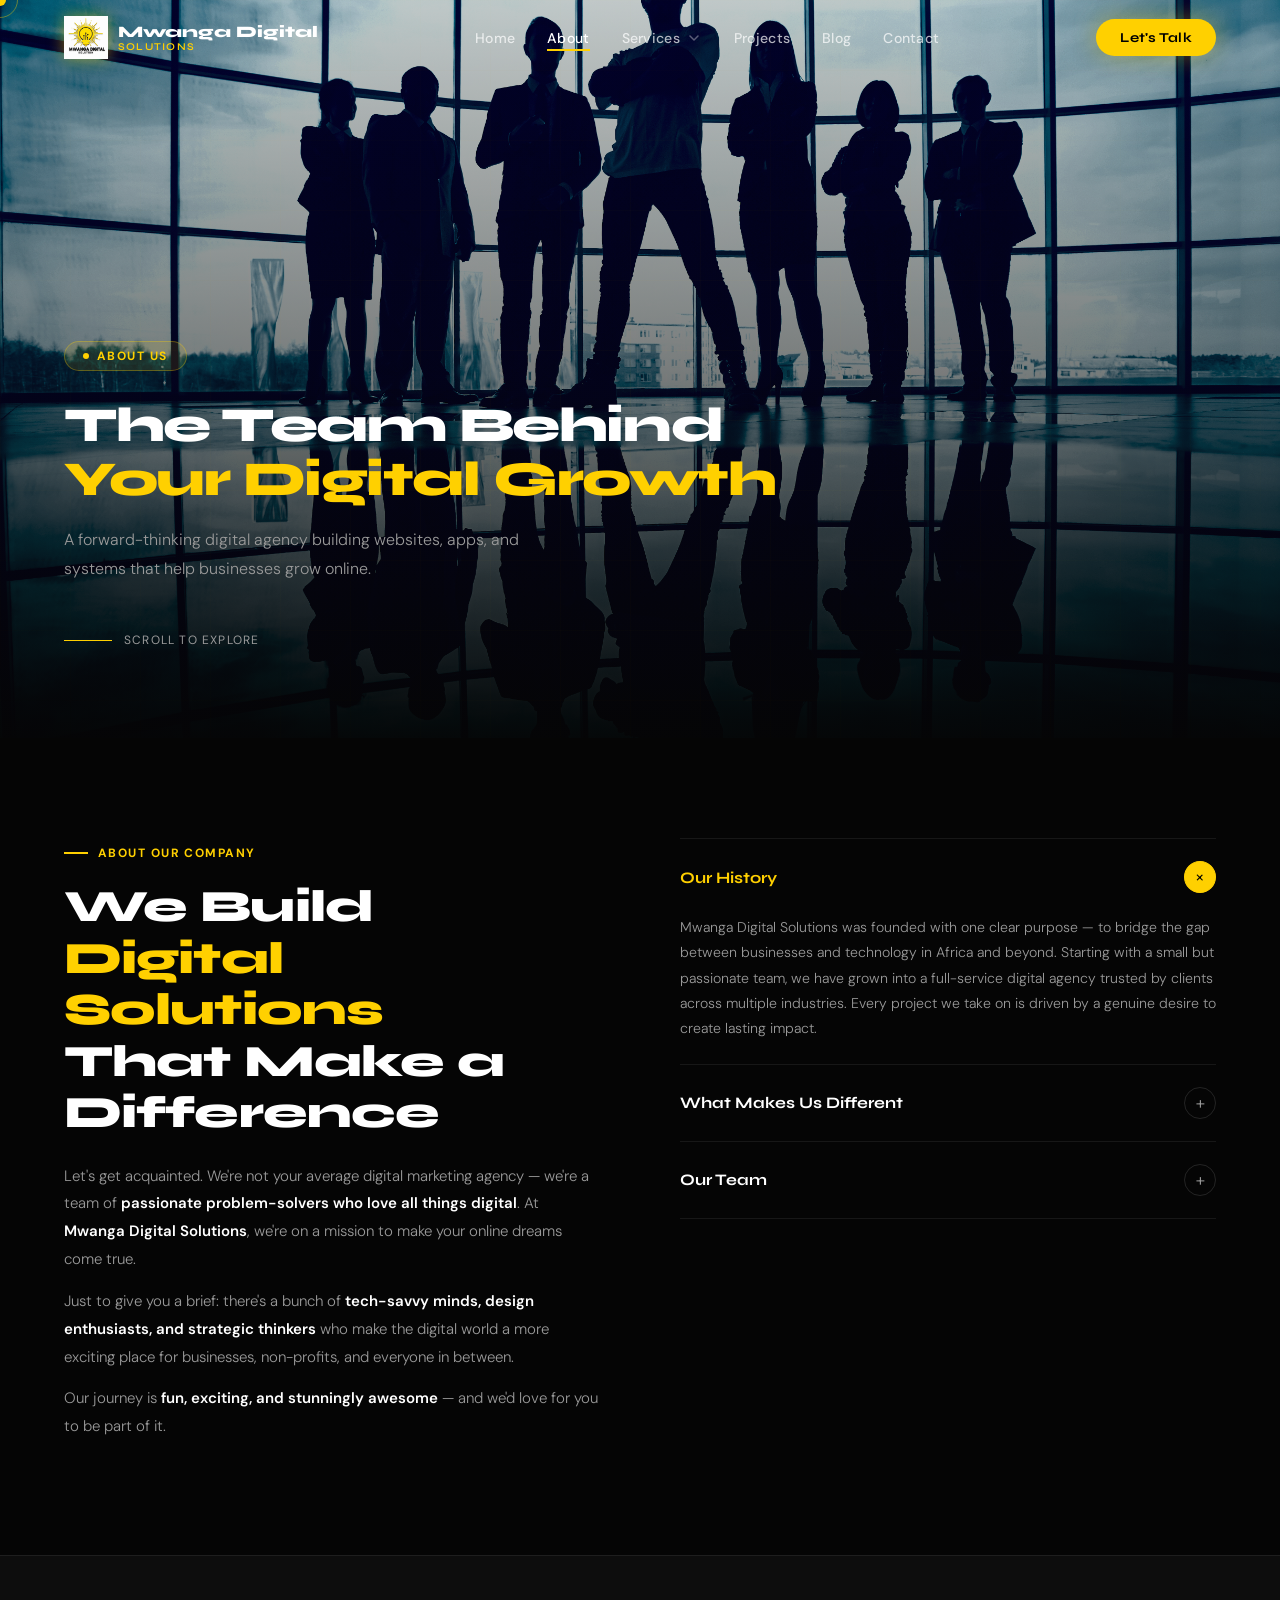
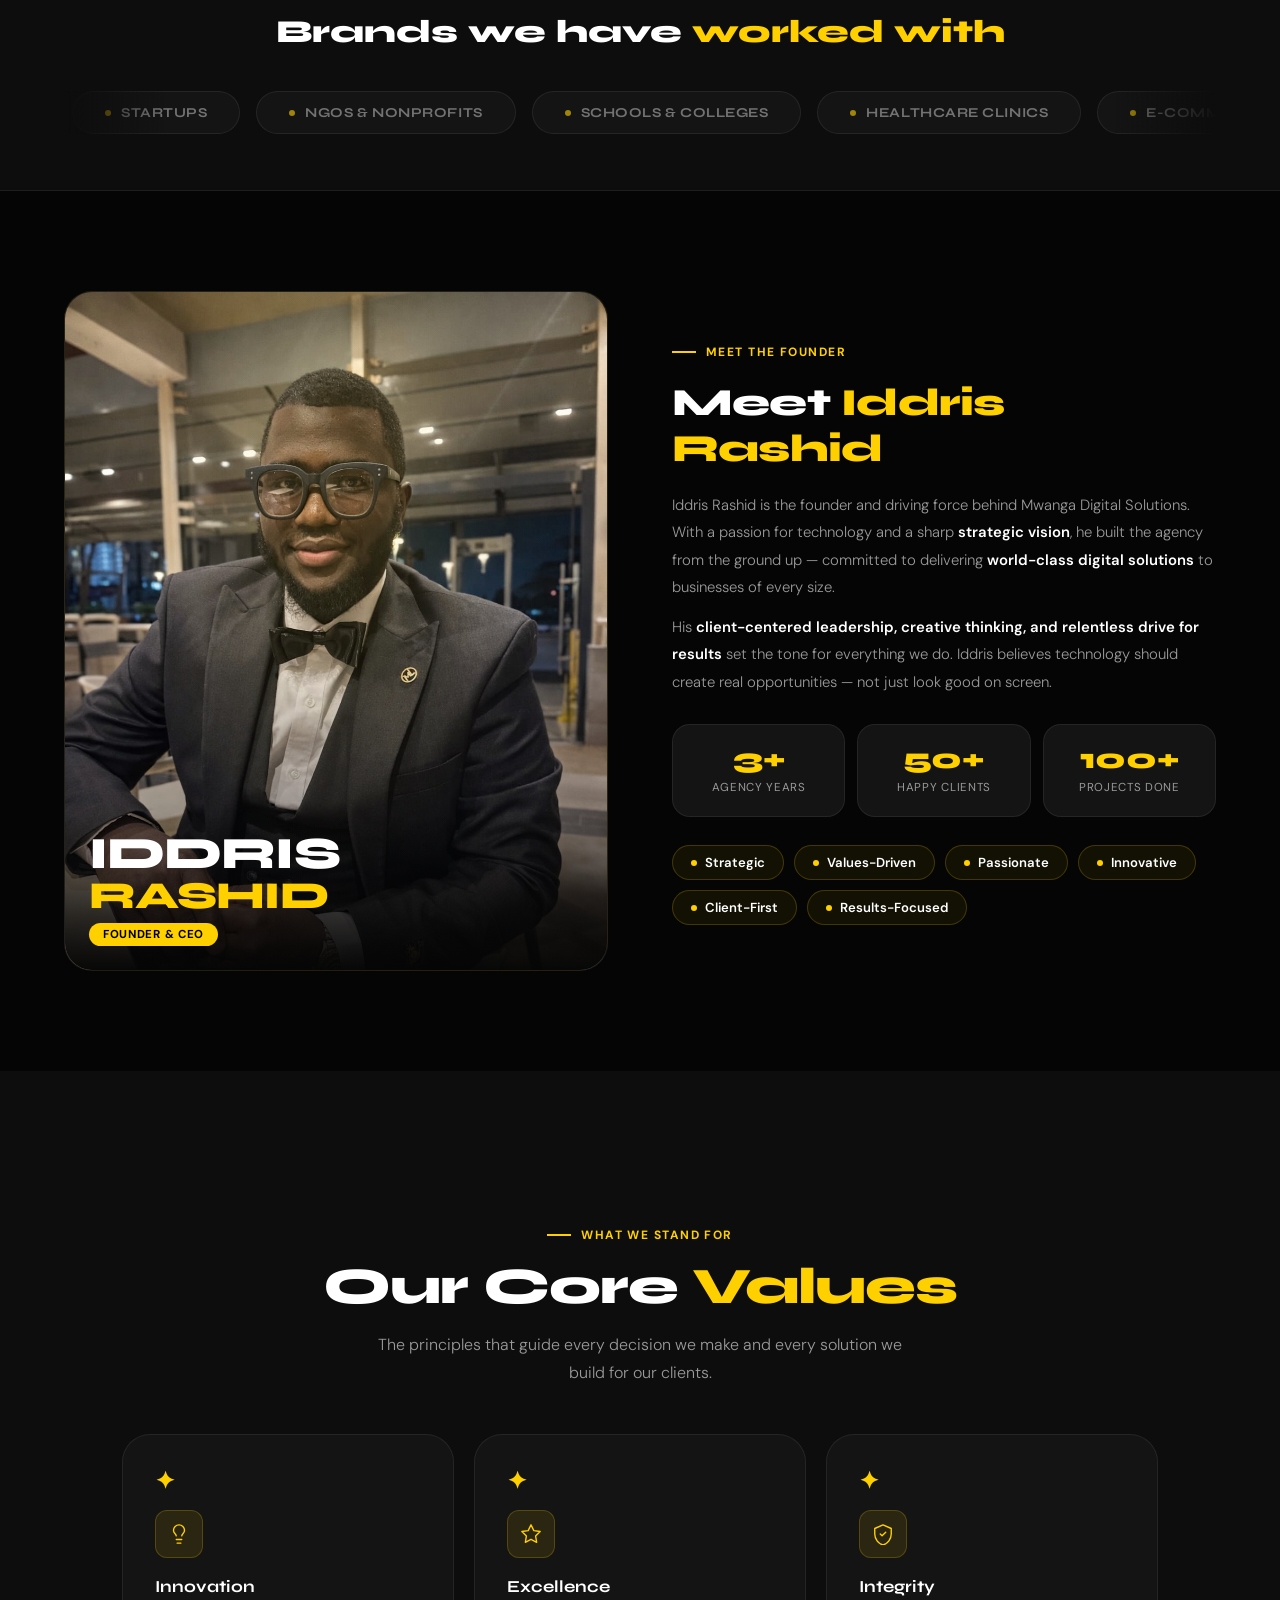
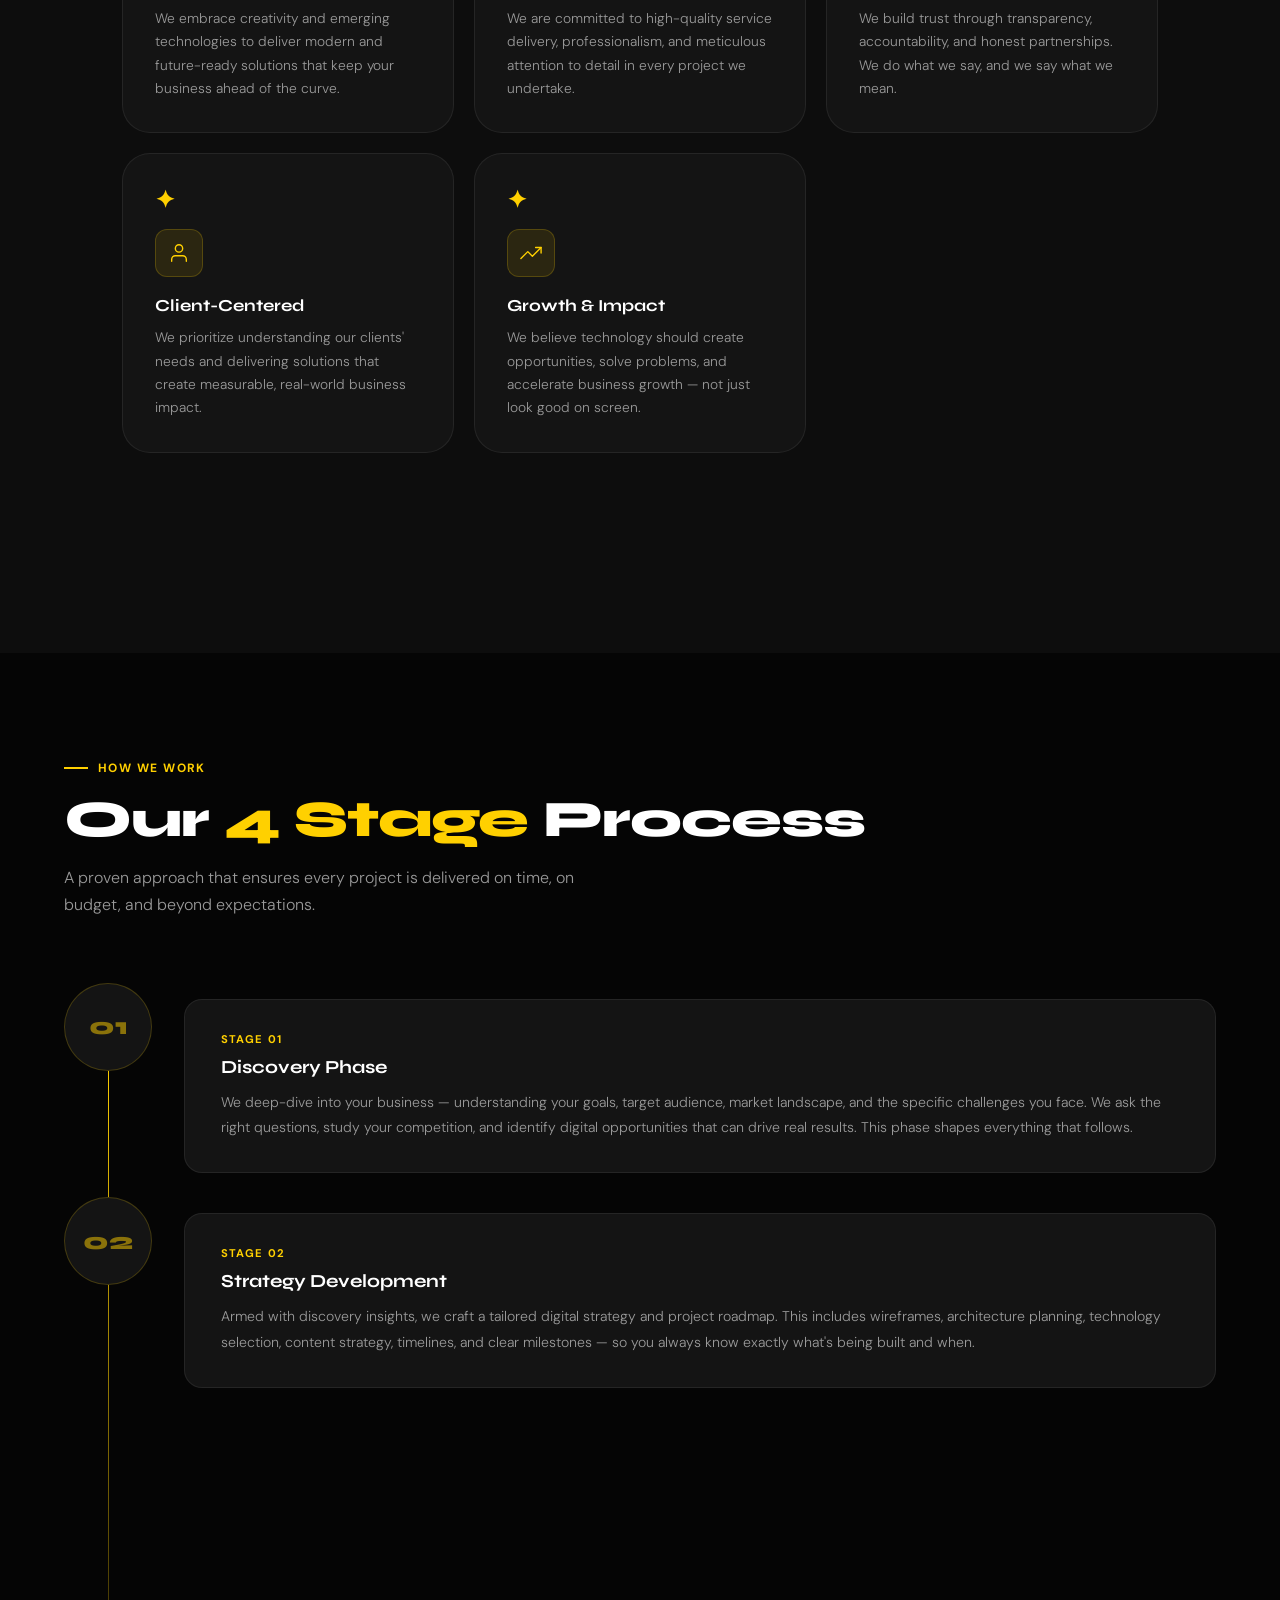
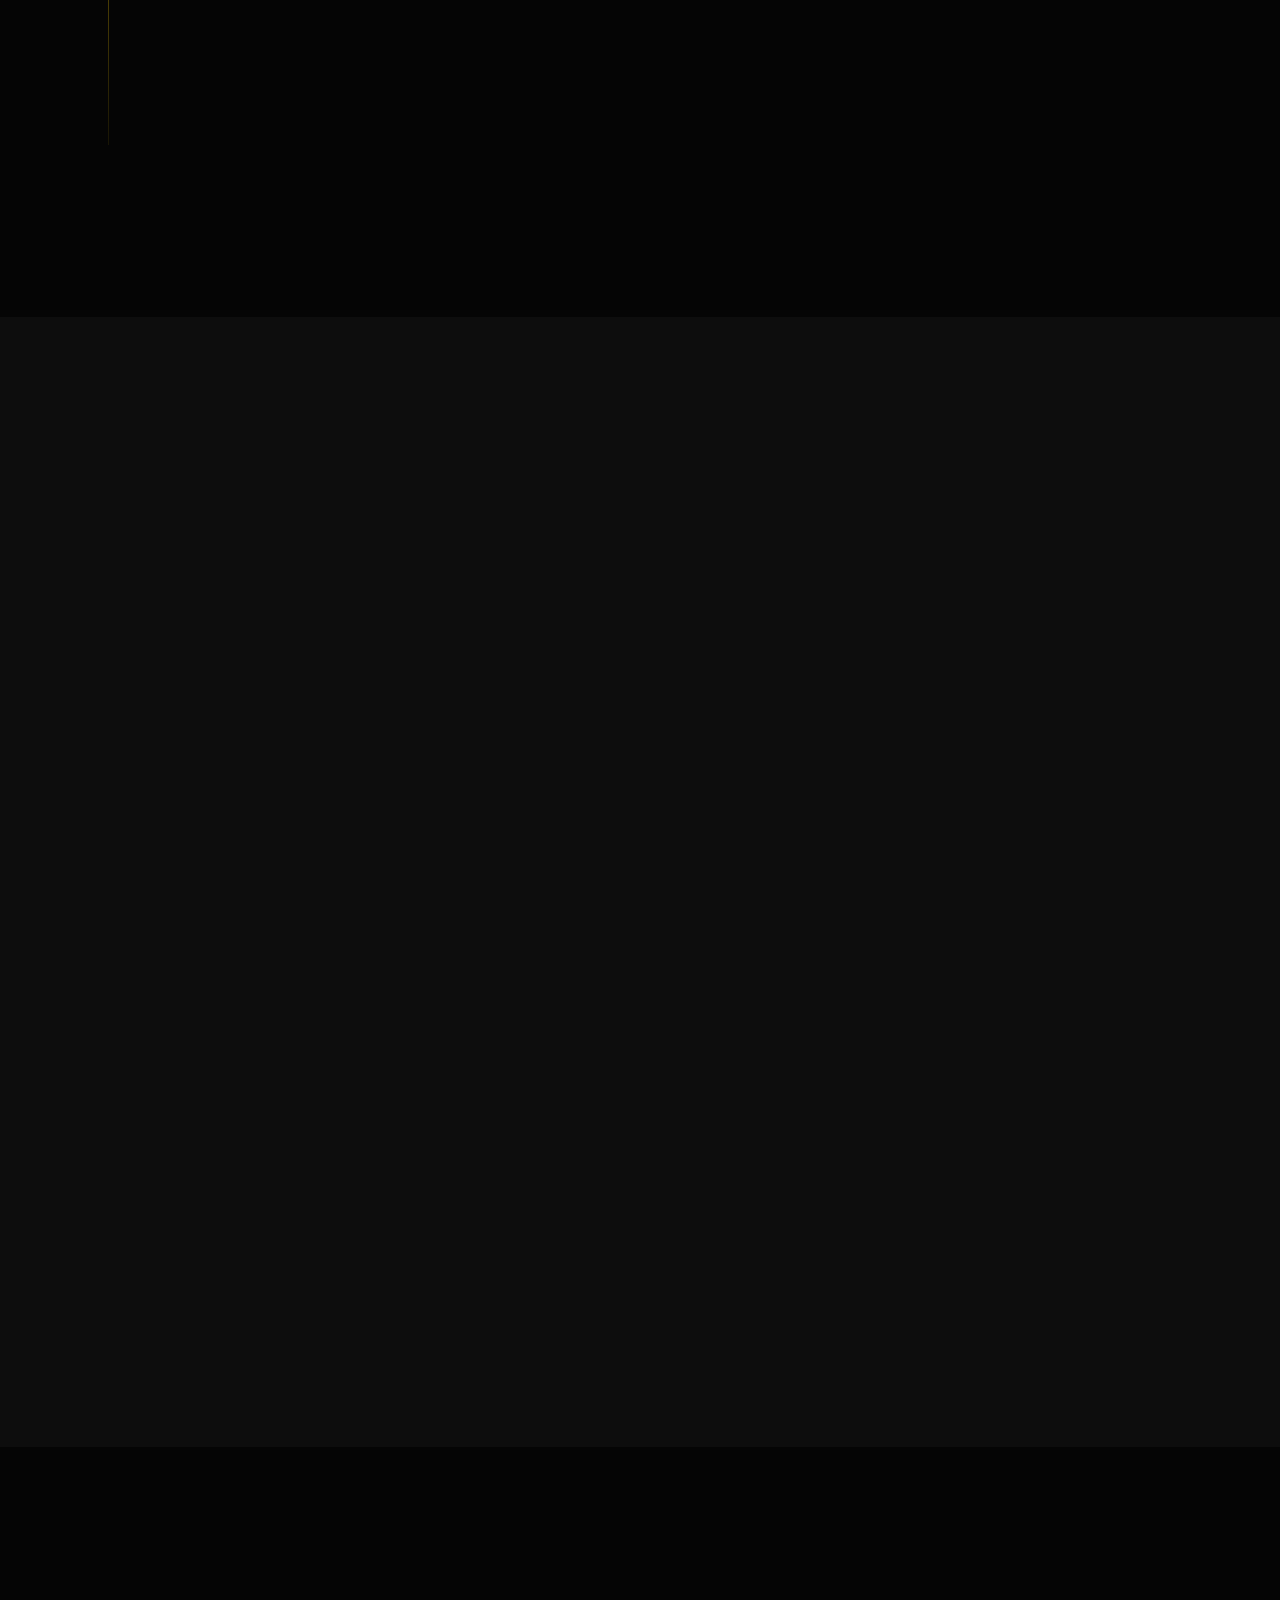
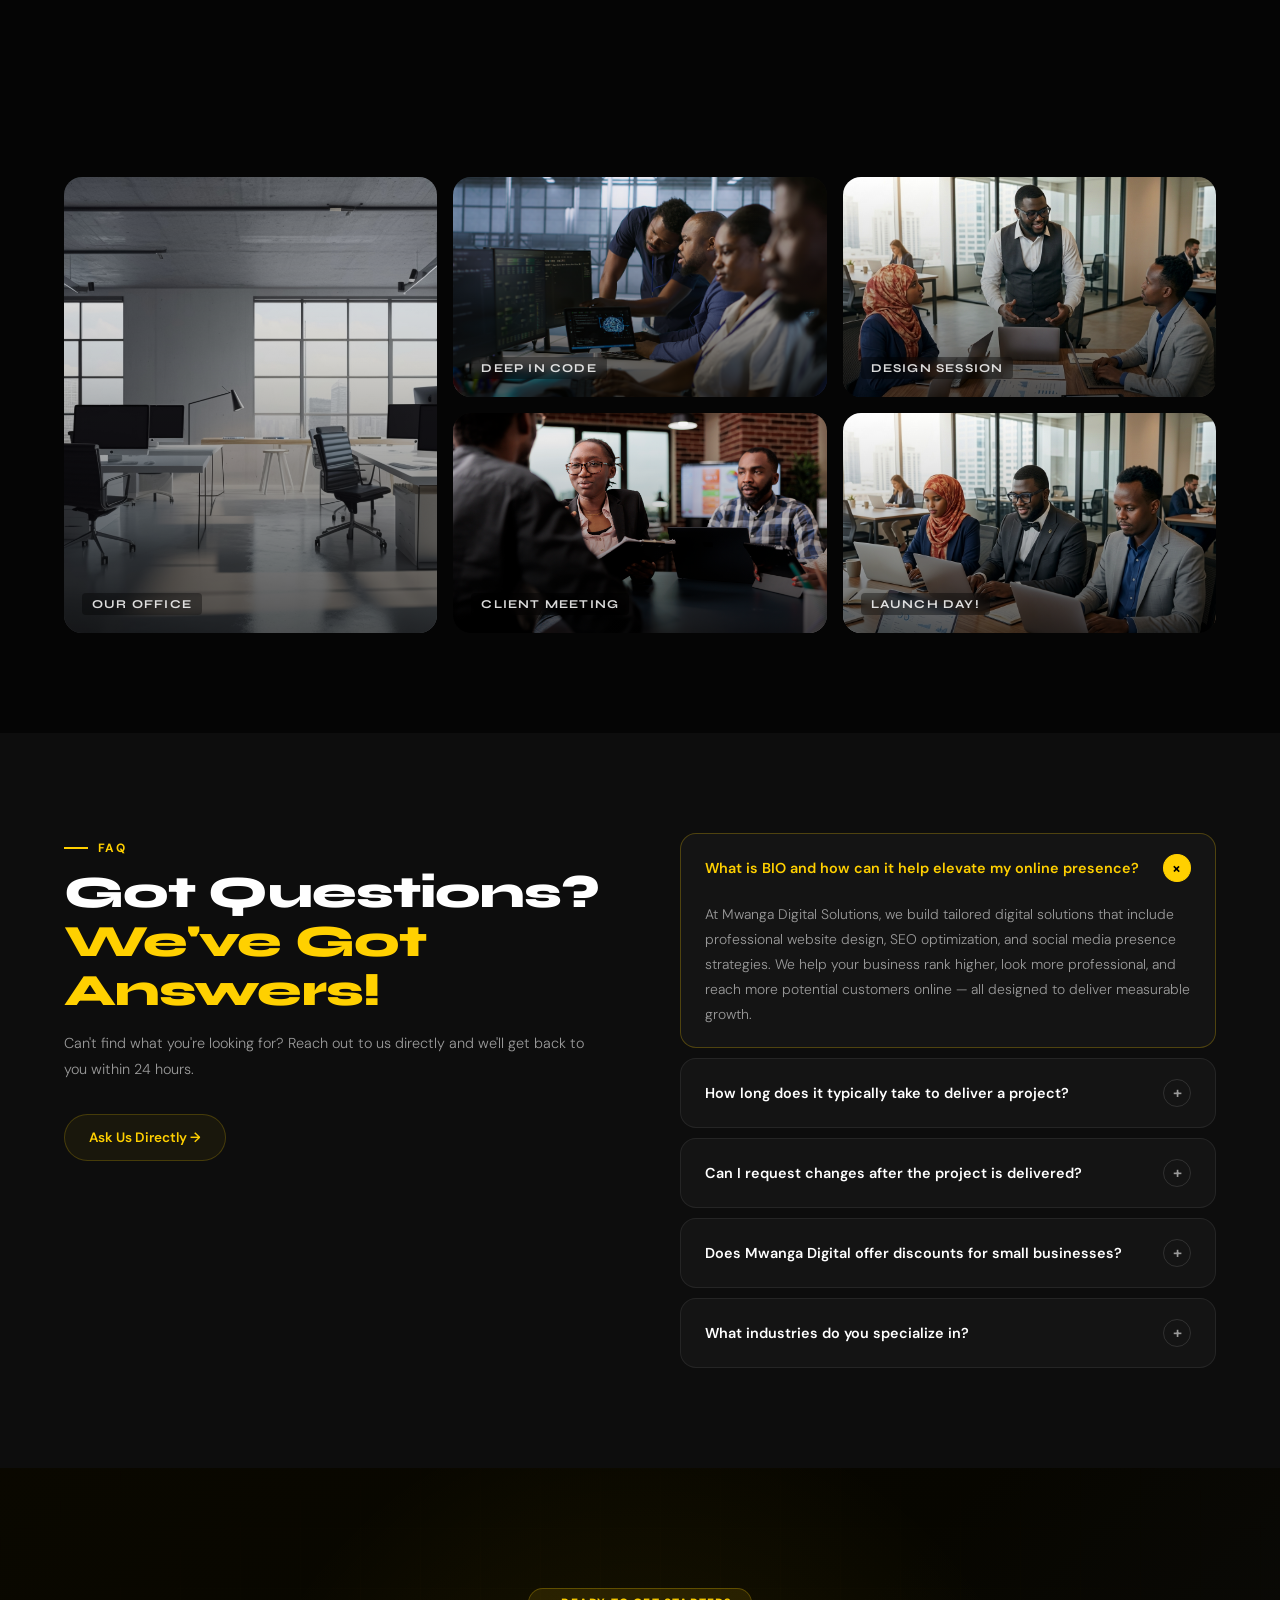
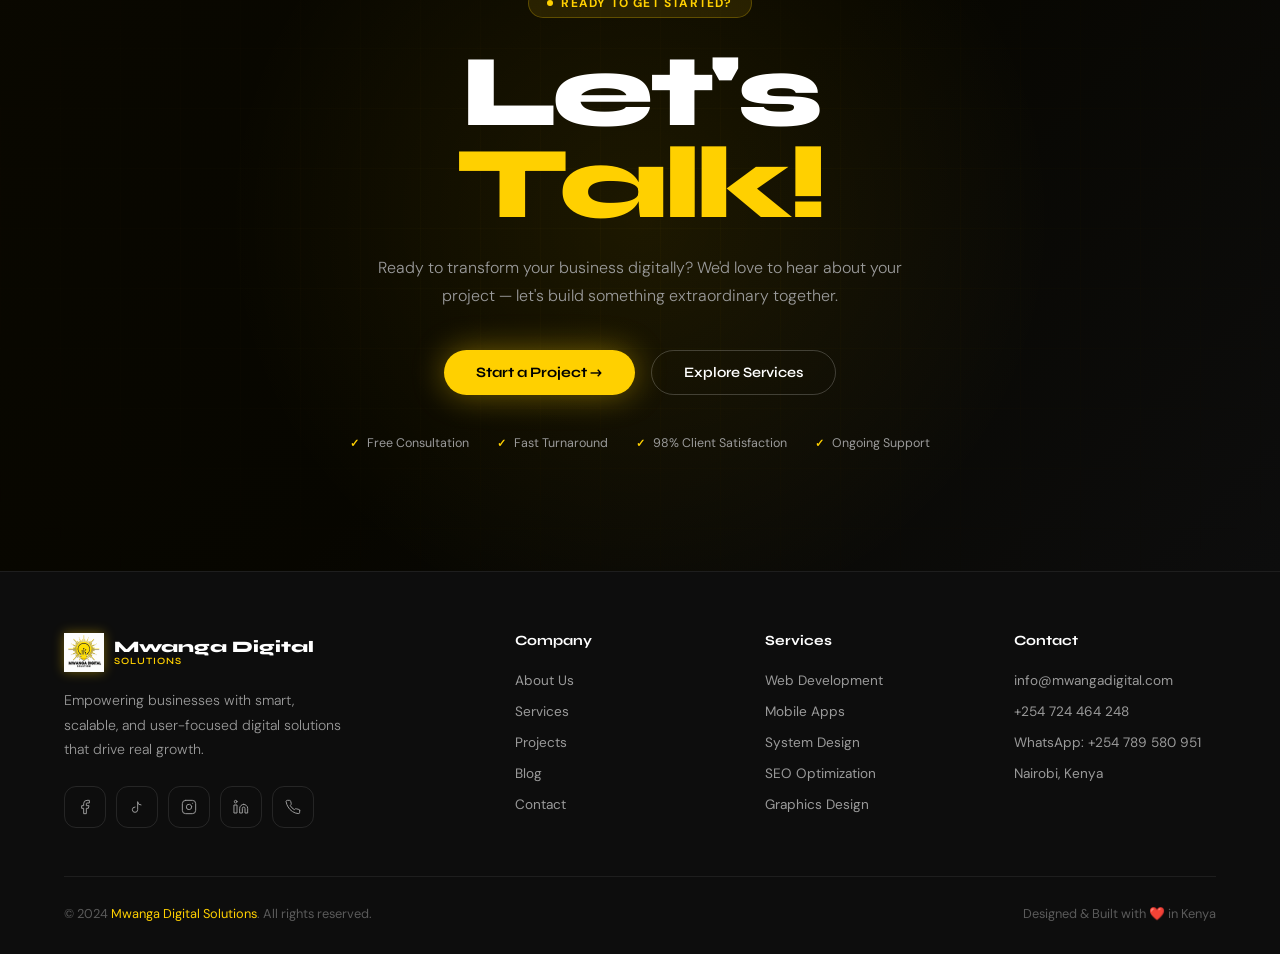
==== commit 99c74a54: "Add SEO files, all assets, and update all pages - Add robots.txt, sitemap.xml, and site.webmanifest " ====
--- a/about.html
+++ b/about.html
@@ -3,11 +3,34 @@
 <head>
 <meta charset="UTF-8"/>
 <meta name="viewport" content="width=device-width, initial-scale=1.0"/>
-<title>About Us | Mwanga Digital Solutions</title>
-<meta name="description" content="Learn about Mwanga Digital Solutions — our story, founder, vision, values, team, and process behind your digital growth."/>
+<title>About Us | Mwanga Digital Solutions — Digital Agency Nairobi Kenya</title>
+<meta name="description" content="Meet the passionate team behind Mwanga Digital Solutions. Founded by Iddris Rashid in Nairobi, Kenya — a digital agency built to empower businesses through innovative websites, mobile apps, and custom digital systems."/>
+<meta name="keywords" content="about mwanga digital solutions, nairobi digital agency team, iddris rashid founder, mwanga digital kenya, web design company nairobi, digital agency kenya about us"/>
+<meta name="author" content="Mwanga Digital Solutions"/>
+<meta name="robots" content="index, follow, max-snippet:-1, max-image-preview:large, max-video-preview:-1"/>
+<meta name="theme-color" content="#FFD000"/>
+<link rel="canonical" href="https://mwangadigital.com/about.html"/>
+<meta property="og:type" content="website"/>
+<meta property="og:site_name" content="Mwanga Digital Solutions"/>
+<meta property="og:url" content="https://mwangadigital.com/about.html"/>
+<meta property="og:title" content="About Us | Mwanga Digital Solutions — Digital Agency Nairobi Kenya"/>
+<meta property="og:description" content="Meet the team behind Mwanga Digital Solutions. Founded by Iddris Rashid — a Nairobi digital agency delivering world-class websites, apps, and digital systems across Kenya."/>
+<meta property="og:image" content="https://mwangadigital.com/assets/images/mwanga-logo.png"/>
+<meta property="og:image:alt" content="Mwanga Digital Solutions Team — Nairobi Kenya"/>
+<meta property="og:locale" content="en_KE"/>
+<meta name="twitter:card" content="summary_large_image"/>
+<meta name="twitter:title" content="About Mwanga Digital Solutions | Digital Agency Nairobi"/>
+<meta name="twitter:description" content="Meet the team behind Mwanga Digital — founded by Iddris Rashid in Nairobi, Kenya. Passionate about building digital solutions that drive real business growth."/>
+<meta name="twitter:image" content="https://mwangadigital.com/assets/images/mwanga-logo.png"/>
+<script type="application/ld+json">
+{"@context":"https://schema.org","@graph":[{"@type":"AboutPage","@id":"https://mwangadigital.com/about.html","url":"https://mwangadigital.com/about.html","name":"About Mwanga Digital Solutions","description":"Meet the team behind Mwanga Digital Solutions, founded by Iddris Rashid in Nairobi, Kenya.","inLanguage":"en-KE","isPartOf":{"@id":"https://mwangadigital.com/#website"},"about":{"@id":"https://mwangadigital.com/#organization"},"breadcrumb":{"@type":"BreadcrumbList","itemListElement":[{"@type":"ListItem","position":1,"name":"Home","item":"https://mwangadigital.com"},{"@type":"ListItem","position":2,"name":"About Us","item":"https://mwangadigital.com/about.html"}]}},{"@type":"Person","@id":"https://mwangadigital.com/#founder","name":"Iddris Rashid","jobTitle":"Founder & CEO","worksFor":{"@id":"https://mwangadigital.com/#organization"},"image":"https://mwangadigital.com/assets/images/Ceo.jpeg"}]}
+</script>
 <link rel="preconnect" href="https://fonts.googleapis.com"/>
 <link rel="preconnect" href="https://fonts.gstatic.com" crossorigin/>
 <link href="https://fonts.googleapis.com/css2?family=Syne:wght@400;600;700;800&family=DM+Sans:ital,wght@0,300;0,400;0,500;0,600;1,300&display=swap" rel="stylesheet"/>
+<link rel="icon" type="image/png" href="assets/images/favicon.png"/>
+<link rel="shortcut icon" type="image/png" href="assets/images/favicon.png"/>
+<link rel="manifest" href="/site.webmanifest"/>
 <link rel="stylesheet" href="assets/css/global.css"/>
 <style>
 
@@ -21,22 +44,8 @@
 .hero-photo{
   position:absolute;inset:0;z-index:0;
   background:
-    linear-gradient(to bottom,rgba(5,5,5,0.25) 0%,rgba(5,5,5,0.55) 45%,rgba(5,5,5,0.97) 100%),
-    linear-gradient(120deg,#0f0c00 0%,#1c1600 35%,#0d0d0d 100%);
-}
-/* Simulated photo texture — two "people" silhouette areas */
-.hero-photo::before{
-  content:'';position:absolute;inset:0;
-  background:
-    radial-gradient(ellipse 38% 70% at 30% 35%,rgba(255,208,0,0.09) 0%,transparent 70%),
-    radial-gradient(ellipse 35% 65% at 68% 30%,rgba(255,208,0,0.06) 0%,transparent 65%),
-    url("data:image/svg+xml,%3Csvg viewBox='0 0 600 600' xmlns='http://www.w3.org/2000/svg'%3E%3Cfilter id='n'%3E%3CfeTurbulence type='fractalNoise' baseFrequency='0.65' numOctaves='3' stitchTiles='stitch'/%3E%3C/filter%3E%3Crect width='100%25' height='100%25' filter='url(%23n)' opacity='0.04'/%3E%3C/svg%3E") center/cover;
-}
-.hero-photo::after{
-  content:'';position:absolute;top:-20%;right:-8%;
-  width:65vw;height:65vw;max-width:750px;max-height:750px;
-  background:radial-gradient(circle,rgba(255,208,0,0.11) 0%,transparent 62%);
-  border-radius:50%;
+    linear-gradient(to bottom,rgba(5,5,5,0.22) 0%,rgba(5,5,5,0.52) 50%,rgba(5,5,5,0.97) 100%),
+    url('assets/images/about-us.jpg') center/cover no-repeat;
 }
 /* Grid lines */
 .hero-grid{
@@ -63,8 +72,8 @@
 .hero-tag::before{content:'';width:6px;height:6px;background:var(--gold);border-radius:50%;animation:pulse 2s infinite}
 .hero-h1{
   font-family:var(--font-display);
-  font-size:clamp(3rem,6.5vw,6rem);
-  font-weight:800;line-height:1.0;
+  font-size:clamp(2rem,3.8vw,3.4rem);
+  font-weight:800;line-height:1.1;
   letter-spacing:-0.03em;margin-bottom:8px;
 }
 .hero-h1 .gold-line{
@@ -184,9 +193,13 @@
   background:linear-gradient(160deg,#0f0c00 0%,#1c1500 50%,#0d0d0d 100%);
   border:1px solid var(--border);
 }
-/* Portrait placeholder — gradient with logo */
+.founder-photo-card img{
+  position:absolute;inset:0;width:100%;height:100%;
+  object-fit:cover;object-position:center top;z-index:0;
+}
+/* Portrait overlay */
 .founder-photo-card::before{
-  content:'';position:absolute;inset:0;
+  content:'';position:absolute;inset:0;z-index:1;
   background:
     radial-gradient(ellipse 60% 80% at 50% 35%,rgba(255,208,0,0.1) 0%,transparent 65%),
     linear-gradient(to bottom,rgba(255,208,0,0.05),transparent 50%,rgba(0,0,0,0.6) 100%);
@@ -415,11 +428,10 @@
   position:absolute;inset:0;
   background:radial-gradient(ellipse 70% 80% at 50% 30%,rgba(255,208,0,0.09),transparent 65%);
 }
-.squad-initials{
-  position:relative;z-index:1;
-  font-family:var(--font-display);font-weight:800;
-  font-size:4rem;color:var(--gold);
-  opacity:0.7;letter-spacing:-0.02em;
+.squad-initials{display:none}
+.squad-photo img{
+  position:absolute;inset:0;width:100%;height:100%;
+  object-fit:cover;object-position:center top;z-index:0;
 }
 /* Role label on top of card */
 .squad-role-banner{
@@ -482,20 +494,15 @@
 .snap-5{grid-column:3;grid-row:2}
 .snap-bg{
   position:absolute;inset:0;
-  background:linear-gradient(135deg,#111,#1a1a00);
+  background:#111 center/cover no-repeat;
   transition:transform 0.4s;
 }
 .snap:hover .snap-bg{transform:scale(1.05)}
 .snap-bg::before{
   content:'';position:absolute;inset:0;
-  background:radial-gradient(circle at var(--cx,50%) var(--cy,50%),rgba(255,208,0,0.12),transparent 65%);
-}
-.snap-bg::after{
-  content:'';position:absolute;inset:0;
-  background:
-    url("data:image/svg+xml,%3Csvg viewBox='0 0 400 400' xmlns='http://www.w3.org/2000/svg'%3E%3Cfilter id='n'%3E%3CfeTurbulence type='fractalNoise' baseFrequency='0.75' numOctaves='3' stitchTiles='stitch'/%3E%3C/filter%3E%3Crect width='100%25' height='100%25' filter='url(%23n)' opacity='0.05'/%3E%3C/svg%3E") center/cover;
-  opacity:0.4;
-}
+  background:linear-gradient(to top,rgba(0,0,0,0.65) 0%,rgba(0,0,0,0.15) 60%,transparent 100%);
+}
+.snap-bg::after{content:none}
 /* Each snap has a unique glow position */
 .snap-1 .snap-bg{--cx:40%;--cy:30%}
 .snap-2 .snap-bg{--cx:60%;--cy:70%}
@@ -505,16 +512,17 @@
 /* Snap label + icon */
 .snap-content{
   position:absolute;inset:0;z-index:1;
-  display:flex;flex-direction:column;align-items:center;justify-content:center;
-  gap:8px;
-}
-.snap-icon{opacity:0.45;display:flex;align-items:center;justify-content:center}
-.snap-icon svg{width:36px;height:36px;color:rgba(255,255,255,0.7)}
-.snap-1 .snap-icon svg{width:52px;height:52px}
+  display:flex;flex-direction:column;align-items:flex-start;justify-content:flex-end;
+  padding:18px;
+}
+.snap-icon{display:none}
 .snap-label{
   font-family:var(--font-display);font-weight:700;
-  font-size:0.78rem;color:rgba(255,255,255,0.3);
-  letter-spacing:0.08em;text-transform:uppercase;
+  font-size:0.75rem;color:rgba(255,255,255,0.85);
+  letter-spacing:0.1em;text-transform:uppercase;
+  background:rgba(0,0,0,0.35);
+  padding:4px 10px;border-radius:4px;
+  backdrop-filter:blur(4px);
 }
 .snap-overlay{
   position:absolute;inset:0;z-index:2;
@@ -743,10 +751,10 @@
   <div class="hero-content-wrap">
     <div class="hero-tag">About Us</div>
     <h1 class="hero-h1 fade-up">
-      Hey There!<br/>Welcome to
-      <span class="gold-line">Mwanga Digital Solutions!</span>
+      The Team Behind<br/>
+      <span class="gold-line">Your Digital Growth</span>
     </h1>
-    <p class="hero-sub fade-up">We're a forward-thinking digital agency dedicated to helping businesses grow through innovative, scalable, and results-driven technology solutions.</p>
+    <p class="hero-sub fade-up">A forward-thinking digital agency building websites, apps, and systems that help businesses grow online.</p>
     <div class="scroll-hint fade-up"><div class="scroll-line"></div>Scroll to explore</div>
   </div>
 </section>
@@ -839,9 +847,9 @@
     <!-- Left: Photo card -->
     <div class="founder-photo-side fade-up">
       <div class="founder-photo-card">
-        <div class="founder-avatar-big">MD</div>
+        <img src="assets/images/Ceo.jpeg" alt="Iddris Rashid – Founder & CEO"/>
         <div class="founder-name-bg">
-          <div class="founder-name-big">Mwanga<span>Director</span></div>
+          <div class="founder-name-big">Iddris<span>Rashid</span></div>
           <span class="founder-role-tag">Founder & CEO</span>
         </div>
       </div>
@@ -849,9 +857,9 @@
     <!-- Right: Bio -->
     <div class="founder-bio-side fade-up">
       <div class="section-label">Meet The Founder</div>
-      <h2 class="founder-bio-h2">The Heart of <span>Mwanga Digital</span></h2>
-      <p class="founder-bio-p">With a decade of <strong>digital marketing expertise</strong>, our founder's passion for innovation and dedication to clients have guided our journey. His <strong>strategic vision, client-centered approach, and knack for creative solutions</strong> shape our commitments to excellence.</p>
-      <p class="founder-bio-p">He started Mwanga Digital Solutions with a belief that <strong>every business deserves world-class digital solutions</strong> — regardless of size. That belief still drives everything we do today.</p>
+      <h2 class="founder-bio-h2">Meet <span>Iddris Rashid</span></h2>
+      <p class="founder-bio-p">Iddris Rashid is the founder and driving force behind Mwanga Digital Solutions. With a passion for technology and a sharp <strong>strategic vision</strong>, he built the agency from the ground up — committed to delivering <strong>world-class digital solutions</strong> to businesses of every size.</p>
+      <p class="founder-bio-p">His <strong>client-centered leadership, creative thinking, and relentless drive for results</strong> set the tone for everything we do. Iddris believes technology should create real opportunities — not just look good on screen.</p>
       <div class="founder-stats">
         <div class="f-stat">
           <div class="f-stat-num" data-target="3" data-suffix="+">3+</div>
@@ -882,12 +890,6 @@
      5. VALUES
      ══════════════════════════════════════ -->
 <section id="values">
-  <div class="values-word-section">
-    <div class="values-word">
-      VALUES
-      <img class="values-word-center-icon" src="assets/images/mwanga-logo.png" alt=""/>
-    </div>
-  </div>
   <div class="values-cards-section">
     <div class="values-section-header">
       <div class="section-header centered fade-up" style="margin-bottom:0">
@@ -998,11 +1000,11 @@
         <div class="squad-photo">
           <div class="squad-photo-bg"></div>
           <div class="squad-photo-glow"></div>
-          <span class="squad-initials">MD</span>
-          <div class="squad-role-banner">Engaging</div>
+          <img src="assets/images/Ceo.jpeg" alt="Iddris Rashid"/>
+          <div class="squad-role-banner">Founder</div>
         </div>
         <div class="squad-body">
-          <h4>Mwanga Director</h4>
+          <h4>Iddris Rashid</h4>
           <div class="role">Founder & CEO</div>
           <p>Visionary leader driving Mwanga's mission to empower businesses through smart digital solutions and long-term partnerships.</p>
           <div class="squad-socials">
@@ -1015,11 +1017,11 @@
         <div class="squad-photo">
           <div class="squad-photo-bg"></div>
           <div class="squad-photo-glow"></div>
-          <span class="squad-initials">LD</span>
-          <div class="squad-role-banner">Strategic</div>
+          <img src="assets/images/full-stack-engineer.png" alt="Edwin Luke"/>
+          <div class="squad-role-banner">Full-Stack</div>
         </div>
         <div class="squad-body">
-          <h4>Lead Developer</h4>
+          <h4>Edwin Luke</h4>
           <div class="role">Full-Stack Engineer</div>
           <p>Expert in building scalable web and mobile applications, custom systems, and high-performance digital platforms.</p>
           <div class="squad-socials">
@@ -1032,15 +1034,15 @@
         <div class="squad-photo">
           <div class="squad-photo-bg"></div>
           <div class="squad-photo-glow"></div>
-          <span class="squad-initials">UX</span>
-          <div class="squad-role-banner">Visionary</div>
+          <img src="assets/images/Backened-engineer.jpeg" alt="Sucdi Abdisalan"/>
+          <div class="squad-role-banner">Backend</div>
         </div>
         <div class="squad-body">
-          <h4>Design Lead</h4>
-          <div class="role">UI/UX Designer</div>
-          <p>Creating beautiful, intuitive interfaces that delight users and drive business goals through thoughtful design thinking.</p>
+          <h4>Sucdi Abdisalan</h4>
+          <div class="role">Backend Engineer</div>
+          <p>Architecting robust server-side systems, APIs, and databases that power reliable and scalable digital products.</p>
           <div class="squad-socials">
-            <a href="#" class="squad-social">be</a>
+            <a href="#" class="squad-social">gh</a>
             <a href="#" class="squad-social">in</a>
           </div>
         </div>
@@ -1061,27 +1063,27 @@
     </div>
     <div class="snaps-grid">
       <div class="snap snap-1">
-        <div class="snap-bg"></div>
+        <div class="snap-bg" style="background-image:url('assets/images/our-office.jpg')"></div>
         <div class="snap-content"><span class="snap-icon"><svg viewBox="0 0 24 24" fill="none" stroke="currentColor" stroke-width="1.5" stroke-linecap="round" stroke-linejoin="round"><path d="M6 22V4a2 2 0 0 1 2-2h8a2 2 0 0 1 2 2v18Z"/><path d="M6 12H4a2 2 0 0 0-2 2v6a2 2 0 0 0 2 2h2M18 9h2a2 2 0 0 1 2 2v9a2 2 0 0 1-2 2h-2M10 6h4M10 10h4M10 14h4M10 18h4"/></svg></span><span class="snap-label">Our Office</span></div>
         <div class="snap-overlay"><span class="snap-overlay-icon"><svg viewBox="0 0 24 24" fill="none" stroke="currentColor" stroke-width="1.5" stroke-linecap="round" stroke-linejoin="round"><path d="M2 12s3-7 10-7 10 7 10 7-3 7-10 7-10-7-10-7Z"/><circle cx="12" cy="12" r="3"/></svg></span></div>
       </div>
       <div class="snap snap-2">
-        <div class="snap-bg"></div>
+        <div class="snap-bg" style="background-image:url('assets/images/deep-in-code.jpg')"></div>
         <div class="snap-content"><span class="snap-icon"><svg viewBox="0 0 24 24" fill="none" stroke="currentColor" stroke-width="1.5" stroke-linecap="round" stroke-linejoin="round"><path d="M20 16V7a2 2 0 0 0-2-2H6a2 2 0 0 0-2 2v9m14 0H4m16 0 1.28 2.55A1 1 0 0 1 20.4 20H3.6a1 1 0 0 1-.88-1.45L4 16"/></svg></span><span class="snap-label">Deep in Code</span></div>
         <div class="snap-overlay"><span class="snap-overlay-icon"><svg viewBox="0 0 24 24" fill="none" stroke="currentColor" stroke-width="1.5" stroke-linecap="round" stroke-linejoin="round"><path d="M2 12s3-7 10-7 10 7 10 7-3 7-10 7-10-7-10-7Z"/><circle cx="12" cy="12" r="3"/></svg></span></div>
       </div>
       <div class="snap snap-3">
-        <div class="snap-bg"></div>
+        <div class="snap-bg" style="background-image:url('assets/images/design%20session.png')"></div>
         <div class="snap-content"><span class="snap-icon"><svg viewBox="0 0 24 24" fill="none" stroke="currentColor" stroke-width="1.5" stroke-linecap="round" stroke-linejoin="round"><path d="M17 3a2.85 2.83 0 1 1 4 4L7.5 20.5 2 22l1.5-5.5Z"/><path d="m15 5 4 4"/></svg></span><span class="snap-label">Design Session</span></div>
         <div class="snap-overlay"><span class="snap-overlay-icon"><svg viewBox="0 0 24 24" fill="none" stroke="currentColor" stroke-width="1.5" stroke-linecap="round" stroke-linejoin="round"><path d="M2 12s3-7 10-7 10 7 10 7-3 7-10 7-10-7-10-7Z"/><circle cx="12" cy="12" r="3"/></svg></span></div>
       </div>
       <div class="snap snap-4">
-        <div class="snap-bg"></div>
+        <div class="snap-bg" style="background-image:url('assets/images/client-meeting.jpg')"></div>
         <div class="snap-content"><span class="snap-icon"><svg viewBox="0 0 24 24" fill="none" stroke="currentColor" stroke-width="1.5" stroke-linecap="round" stroke-linejoin="round"><path d="M16 21v-2a4 4 0 0 0-4-4H6a4 4 0 0 0-4 4v2"/><circle cx="9" cy="7" r="4"/><path d="M22 21v-2a4 4 0 0 0-3-3.87M16 3.13a4 4 0 0 1 0 7.75"/></svg></span><span class="snap-label">Client Meeting</span></div>
         <div class="snap-overlay"><span class="snap-overlay-icon"><svg viewBox="0 0 24 24" fill="none" stroke="currentColor" stroke-width="1.5" stroke-linecap="round" stroke-linejoin="round"><path d="M2 12s3-7 10-7 10 7 10 7-3 7-10 7-10-7-10-7Z"/><circle cx="12" cy="12" r="3"/></svg></span></div>
       </div>
       <div class="snap snap-5">
-        <div class="snap-bg"></div>
+        <div class="snap-bg" style="background-image:url('assets/images/launch-day.png')"></div>
         <div class="snap-content"><span class="snap-icon"><svg viewBox="0 0 24 24" fill="none" stroke="currentColor" stroke-width="1.5" stroke-linecap="round" stroke-linejoin="round"><path d="M4.5 16.5c-1.5 1.26-2 5-2 5s3.74-.5 5-2c.71-.84.7-2.13-.09-2.91a2.18 2.18 0 0 0-2.91-.09z"/><path d="m12 15-3-3a22 22 0 0 1 2-3.95A12.88 12.88 0 0 1 22 2c0 2.72-.78 7.5-6 11a22.35 22.35 0 0 1-4 2z"/><path d="M9 12H4s.55-3.03 2-4c1.62-1.08 5 0 5 0M12 15v5s3.03-.55 4-2c1.08-1.62 0-5 0-5"/></svg></span><span class="snap-label">Launch Day!</span></div>
         <div class="snap-overlay"><span class="snap-overlay-icon"><svg viewBox="0 0 24 24" fill="none" stroke="currentColor" stroke-width="1.5" stroke-linecap="round" stroke-linejoin="round"><path d="M2 12s3-7 10-7 10 7 10 7-3 7-10 7-10-7-10-7Z"/><circle cx="12" cy="12" r="3"/></svg></span></div>
       </div>
@@ -1173,11 +1175,11 @@
       </div>
       <p class="footer-desc">Empowering businesses with smart, scalable, and user-focused digital solutions that drive real growth.</p>
       <div class="footer-socials">
-        <a href="#" class="social-btn" title="Facebook"><svg viewBox="0 0 24 24" fill="none" stroke="currentColor" stroke-width="1.5" stroke-linecap="round" stroke-linejoin="round"><path d="M18 2h-3a5 5 0 0 0-5 5v3H7v4h3v8h4v-8h3l1-4h-4V7a1 1 0 0 1 1-1h3z"/></svg></a>
-        <a href="#" class="social-btn" title="Twitter/X"><svg viewBox="0 0 24 24" fill="none" stroke="currentColor" stroke-width="1.5" stroke-linecap="round" stroke-linejoin="round"><line x1="18" y1="6" x2="6" y2="18"/><line x1="6" y1="6" x2="18" y2="18"/></svg></a>
-        <a href="#" class="social-btn" title="Instagram"><svg viewBox="0 0 24 24" fill="none" stroke="currentColor" stroke-width="1.5" stroke-linecap="round" stroke-linejoin="round"><rect x="2" y="2" width="20" height="20" rx="5"/><path d="M16 11.37A4 4 0 1 1 12.63 8 4 4 0 0 1 16 11.37z"/><line x1="17.5" y1="6.5" x2="17.51" y2="6.5"/></svg></a>
-        <a href="#" class="social-btn" title="LinkedIn"><svg viewBox="0 0 24 24" fill="none" stroke="currentColor" stroke-width="1.5" stroke-linecap="round" stroke-linejoin="round"><path d="M16 8a6 6 0 0 1 6 6v7h-4v-7a2 2 0 0 0-2-2 2 2 0 0 0-2 2v7h-4v-7a6 6 0 0 1 6-6zM2 9h4v12H2z"/><circle cx="4" cy="4" r="2"/></svg></a>
-        <a href="#" class="social-btn" title="WhatsApp"><svg viewBox="0 0 24 24" fill="none" stroke="currentColor" stroke-width="1.5" stroke-linecap="round" stroke-linejoin="round"><path d="M22 16.92v3a2 2 0 0 1-2.18 2 19.79 19.79 0 0 1-8.63-3.07A19.5 19.5 0 0 1 4.69 12 19.79 19.79 0 0 1 1.61 3.44 2 2 0 0 1 3.59 2h3a2 2 0 0 1 2 1.72c.127.96.361 1.903.7 2.81a2 2 0 0 1-.45 2.11L7.91 9.91a16 16 0 0 0 6.12 6.12l.88-.88a2 2 0 0 1 2.11-.45c.907.339 1.85.573 2.81.7A2 2 0 0 1 22 16.92z"/></svg></a>
+        <a href="https://www.facebook.com/share/18ihEX6w1J/" class="social-btn" title="Facebook" target="_blank" rel="noopener"><svg viewBox="0 0 24 24" fill="none" stroke="currentColor" stroke-width="1.5" stroke-linecap="round" stroke-linejoin="round"><path d="M18 2h-3a5 5 0 0 0-5 5v3H7v4h3v8h4v-8h3l1-4h-4V7a1 1 0 0 1 1-1h3z"/></svg></a>
+        <a href="https://www.tiktok.com/@mwanga_digital_solutions?_r=1&amp;_t=ZS-96thG0ZDTwv" class="social-btn" title="TikTok" target="_blank" rel="noopener"><svg viewBox="0 0 24 24" fill="none" stroke="currentColor" stroke-width="1.5" stroke-linecap="round" stroke-linejoin="round"><path d="M9 12a4 4 0 1 0 4 4V4a5 5 0 0 0 5 5"/></svg></a>
+        <a href="https://www.instagram.com/mwanga_digital_solutions?igsh=MWEyOG5sMXEzZGZpeg==" class="social-btn" title="Instagram" target="_blank" rel="noopener"><svg viewBox="0 0 24 24" fill="none" stroke="currentColor" stroke-width="1.5" stroke-linecap="round" stroke-linejoin="round"><rect x="2" y="2" width="20" height="20" rx="5"/><path d="M16 11.37A4 4 0 1 1 12.63 8 4 4 0 0 1 16 11.37z"/><line x1="17.5" y1="6.5" x2="17.51" y2="6.5"/></svg></a>
+        <a href="https://www.linkedin.com/company/microteltechnology/" class="social-btn" title="LinkedIn" target="_blank" rel="noopener"><svg viewBox="0 0 24 24" fill="none" stroke="currentColor" stroke-width="1.5" stroke-linecap="round" stroke-linejoin="round"><path d="M16 8a6 6 0 0 1 6 6v7h-4v-7a2 2 0 0 0-2-2 2 2 0 0 0-2 2v7h-4v-7a6 6 0 0 1 6-6zM2 9h4v12H2z"/><circle cx="4" cy="4" r="2"/></svg></a>
+        <a href="https://wa.me/254789580951" class="social-btn" title="WhatsApp" target="_blank" rel="noopener"><svg viewBox="0 0 24 24" fill="none" stroke="currentColor" stroke-width="1.5" stroke-linecap="round" stroke-linejoin="round"><path d="M22 16.92v3a2 2 0 0 1-2.18 2 19.79 19.79 0 0 1-8.63-3.07A19.5 19.5 0 0 1 4.69 12 19.79 19.79 0 0 1 1.61 3.44 2 2 0 0 1 3.59 2h3a2 2 0 0 1 2 1.72c.127.96.361 1.903.7 2.81a2 2 0 0 1-.45 2.11L7.91 9.91a16 16 0 0 0 6.12 6.12l.88-.88a2 2 0 0 1 2.11-.45c.907.339 1.85.573 2.81.7A2 2 0 0 1 22 16.92z"/></svg></a>
       </div>
     </div>
     <div class="footer-col">
@@ -1204,7 +1206,8 @@
       <h4>Contact</h4>
       <ul>
         <li><a href="mailto:info@mwangadigital.com">info@mwangadigital.com</a></li>
-        <li><a href="tel:+254700000000">+254 700 000 000</a></li>
+        <li><a href="tel:+254724464248">+254 724 464 248</a></li>
+        <li><a href="https://wa.me/254789580951">WhatsApp: +254 789 580 951</a></li>
         <li><a href="#">Nairobi, Kenya</a></li>
       </ul>
     </div>
--- a/assets/css/global.css
+++ b/assets/css/global.css
@@ -132,6 +132,11 @@
 /* ===== NAV DROPDOWN (Split) ===== */
 .has-dropdown{position:relative}
 .has-dropdown>a{display:flex;align-items:center;gap:6px}
+/* Invisible bridge that fills the gap so hover stays active moving to the dropdown */
+.has-dropdown::before{
+  content:'';position:absolute;top:100%;left:-20px;right:-20px;
+  height:24px;z-index:199;
+}
 .drop-arrow{
   width:16px;height:16px;display:inline-flex;align-items:center;justify-content:center;
   opacity:0.5;transition:transform 0.3s,opacity 0.3s;flex-shrink:0;
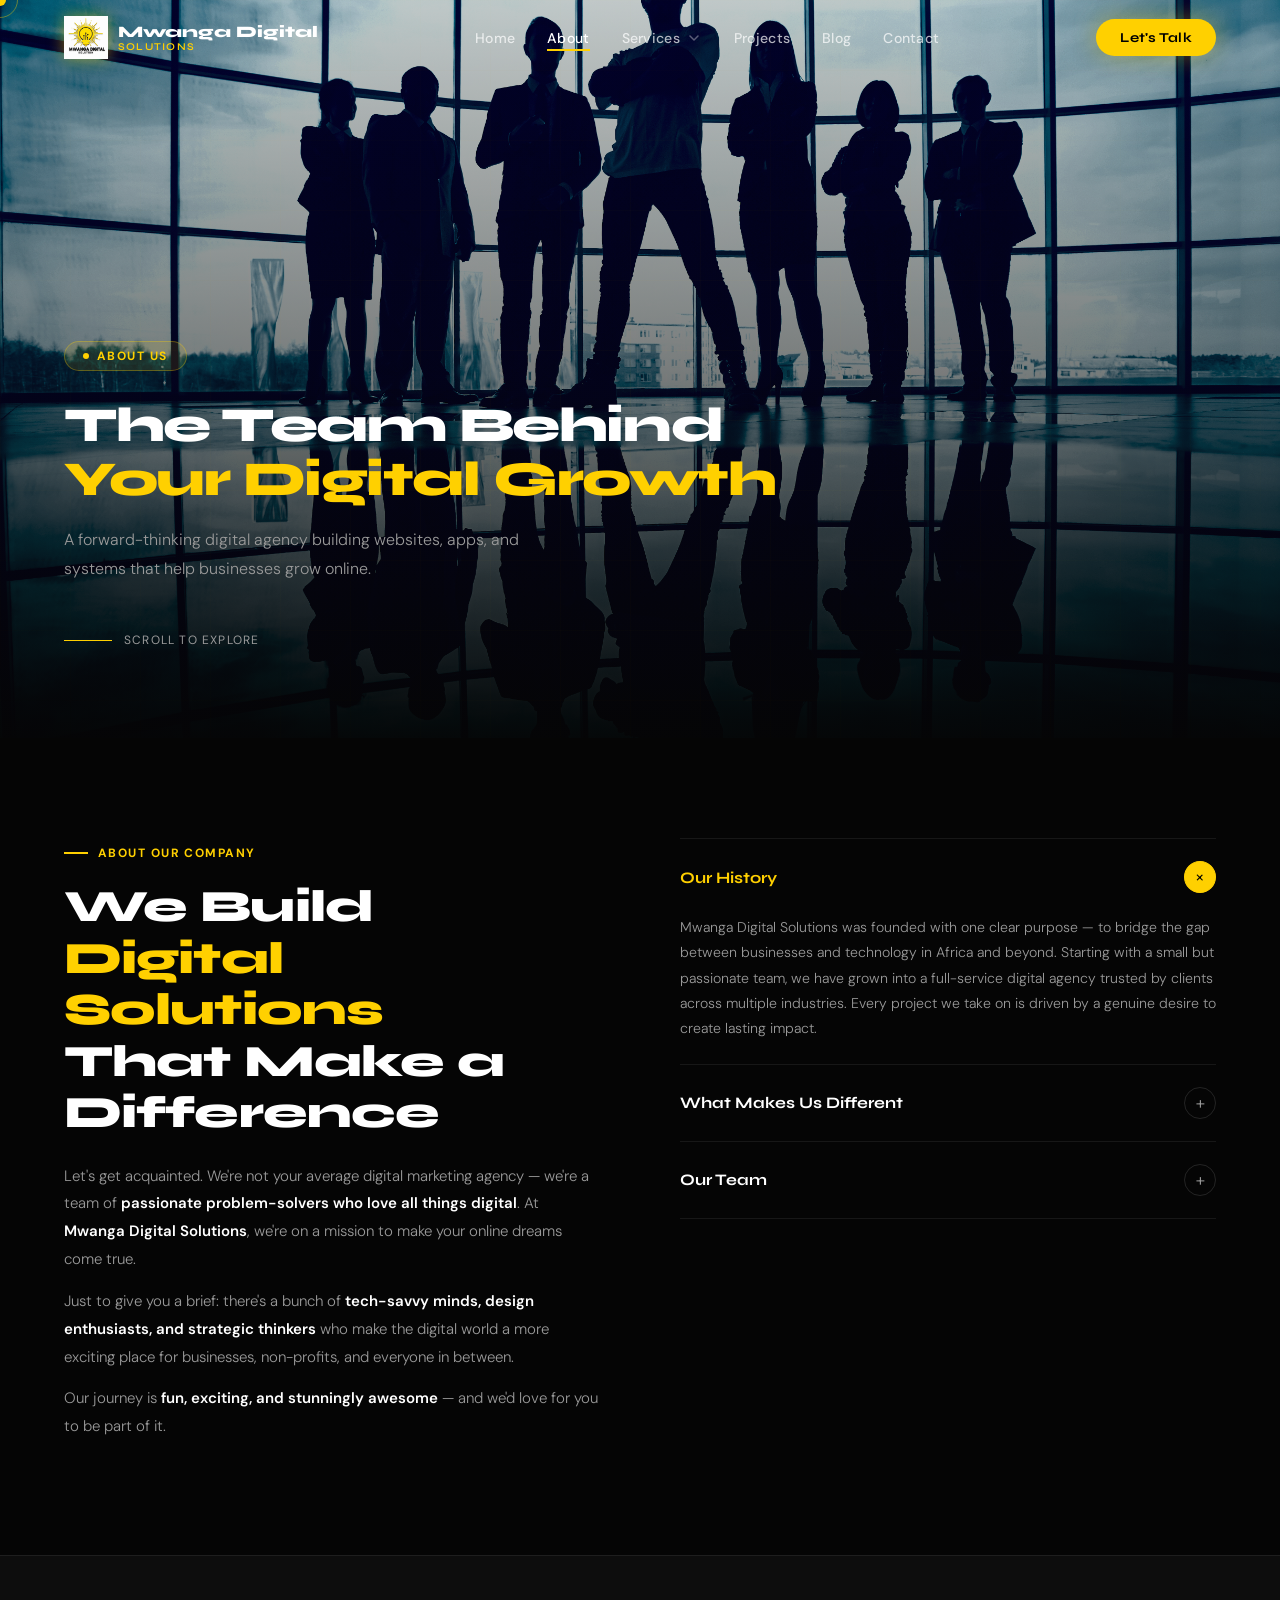
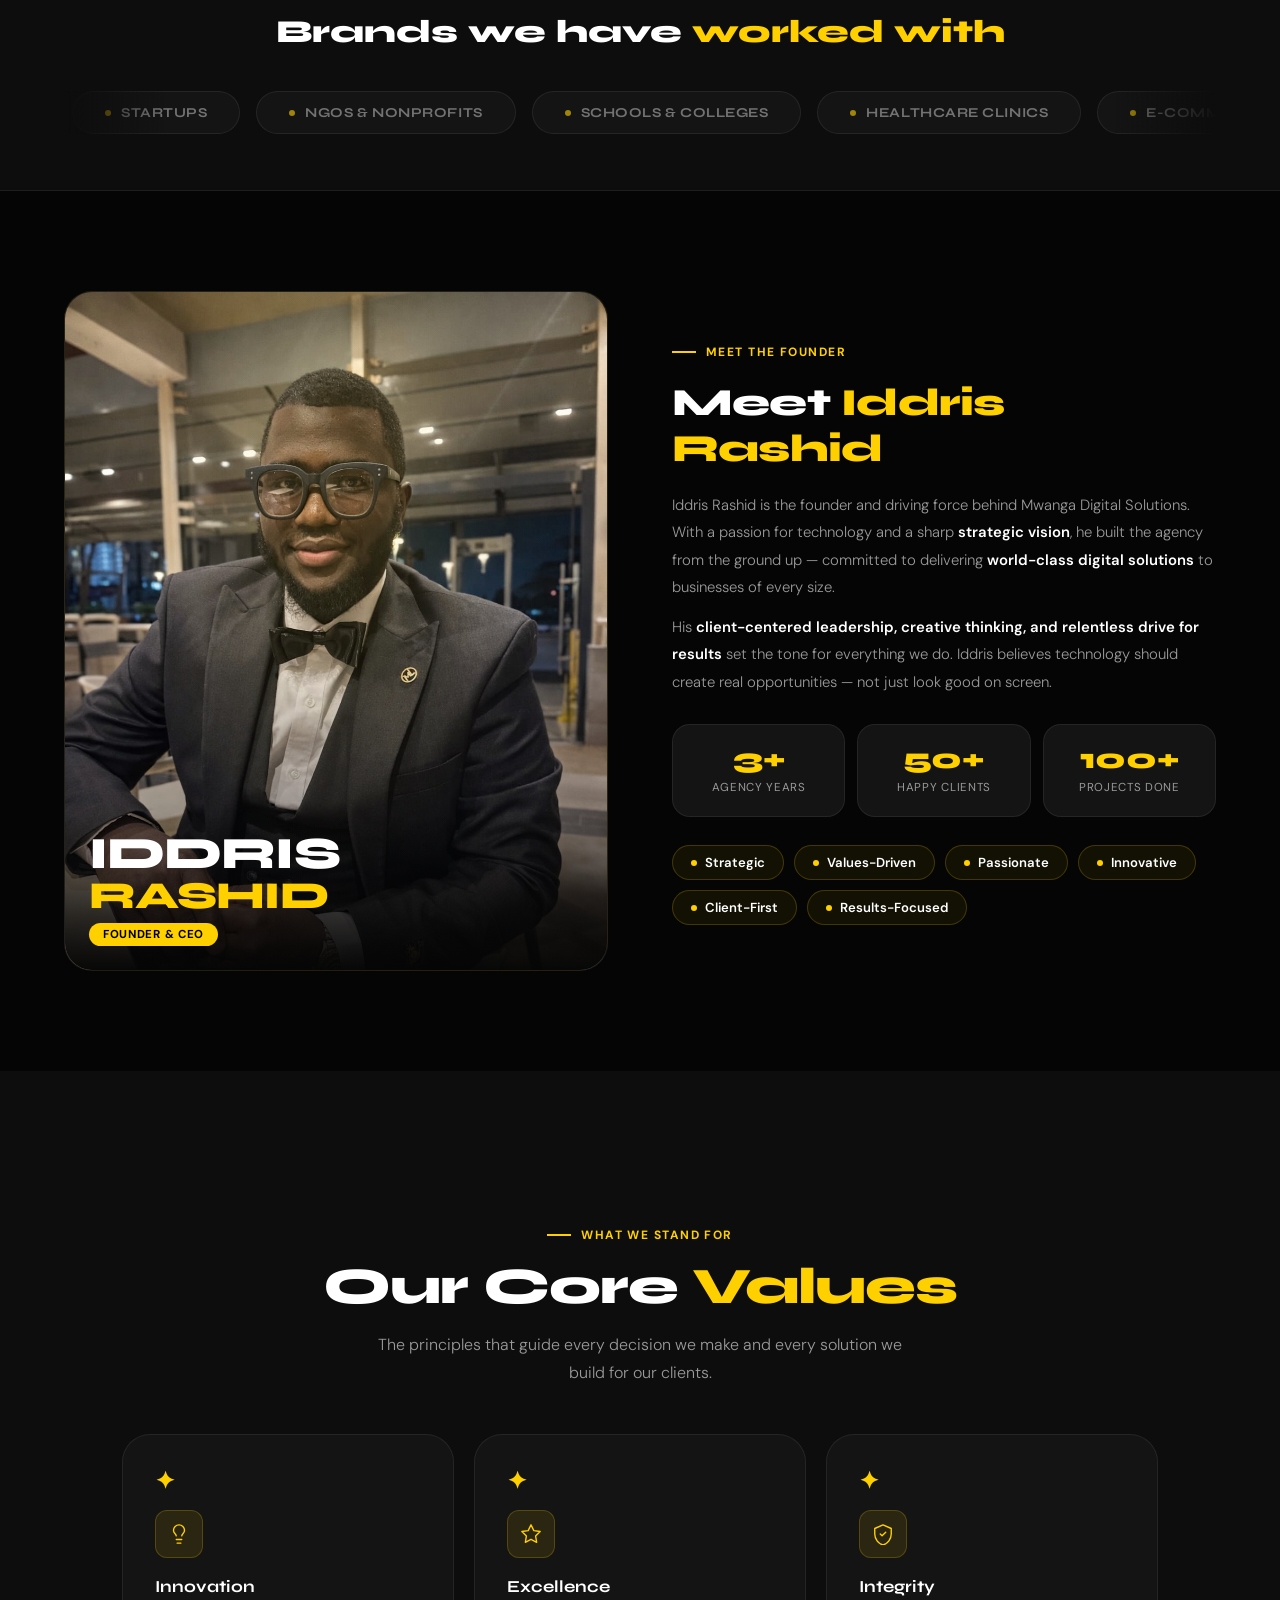
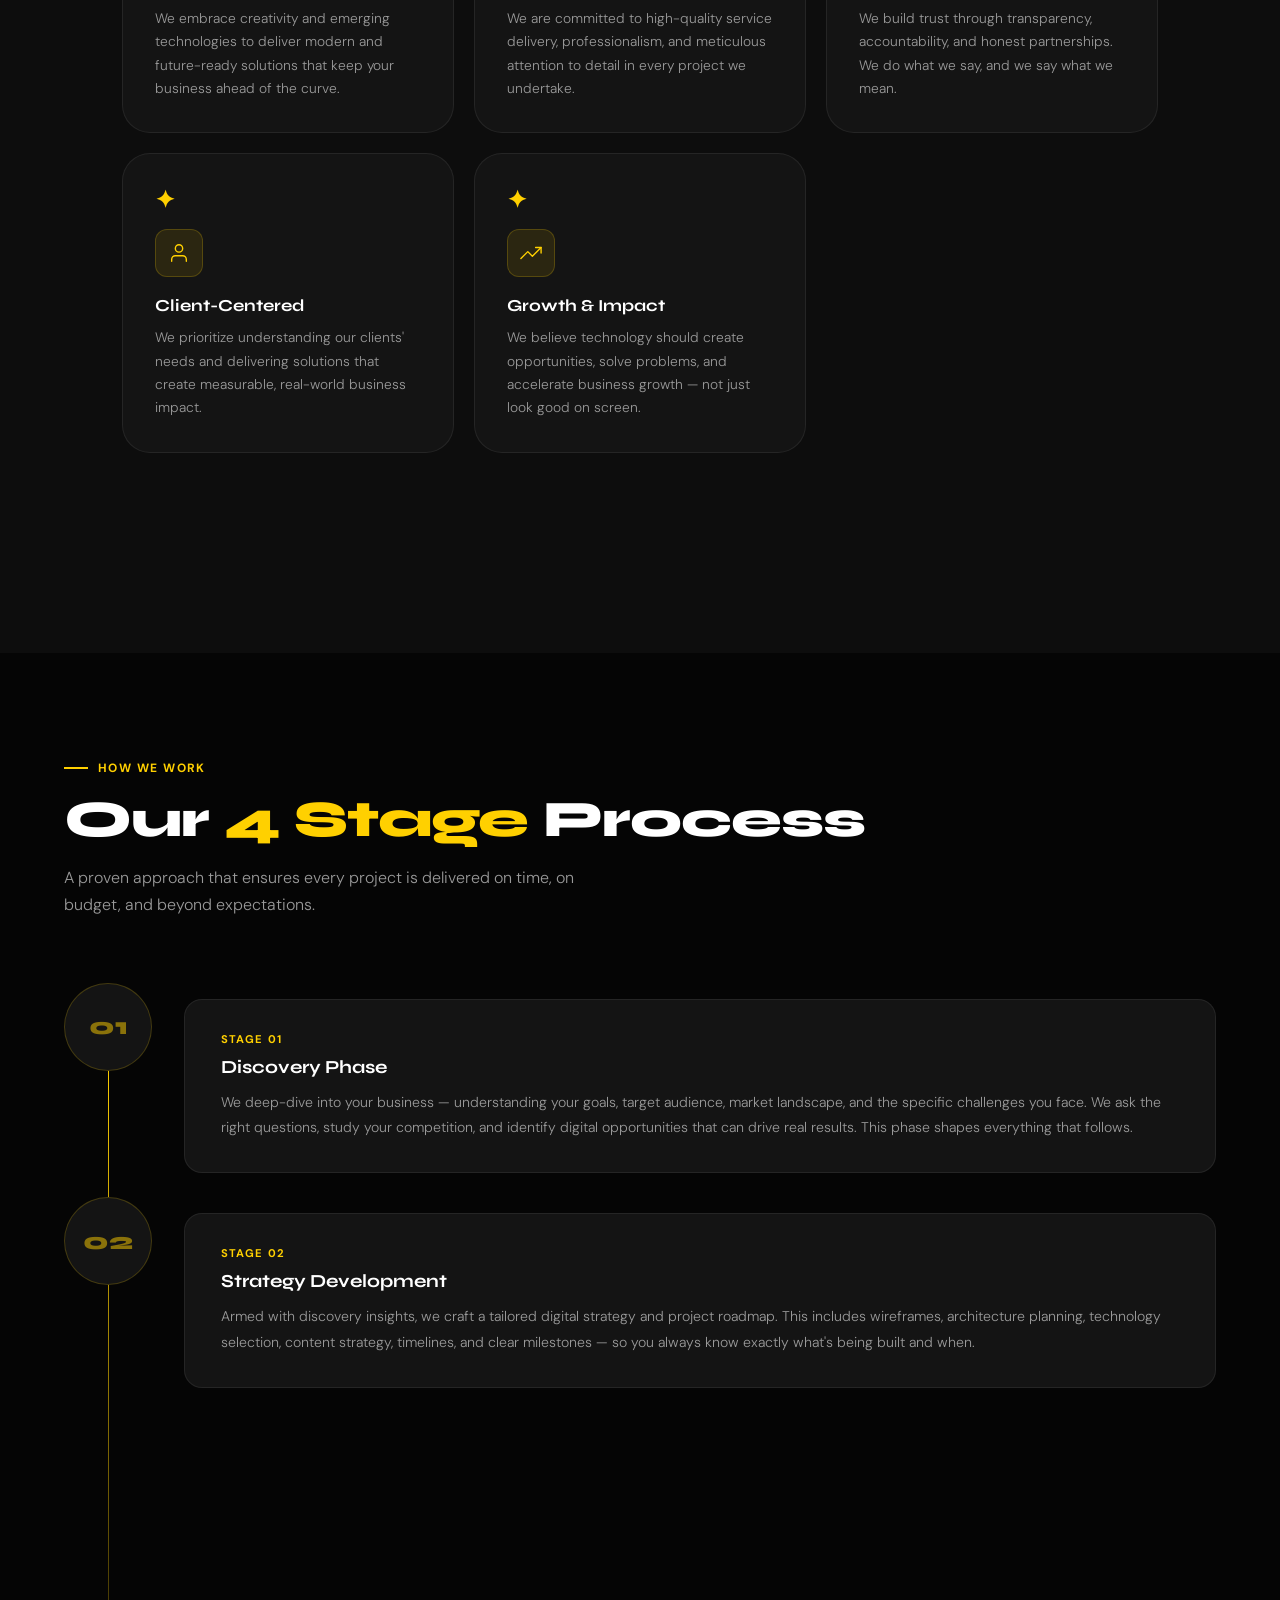
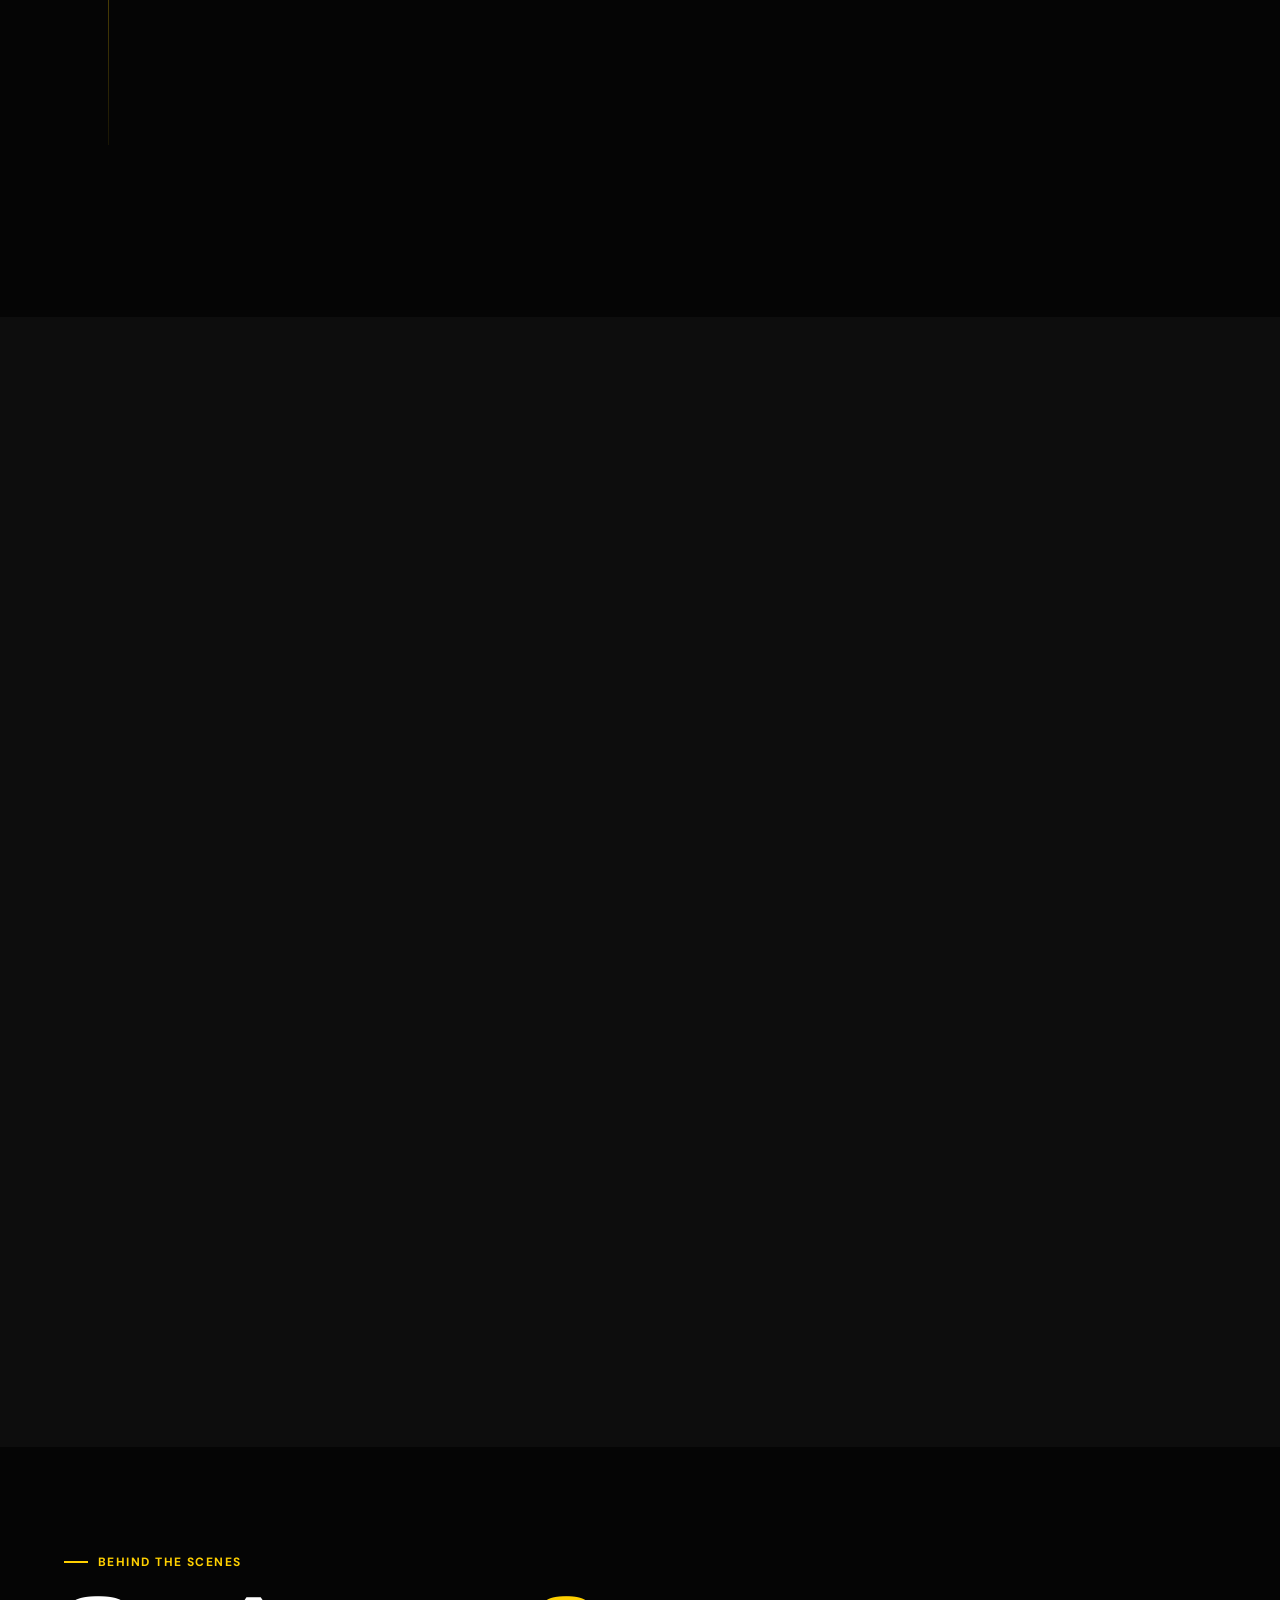
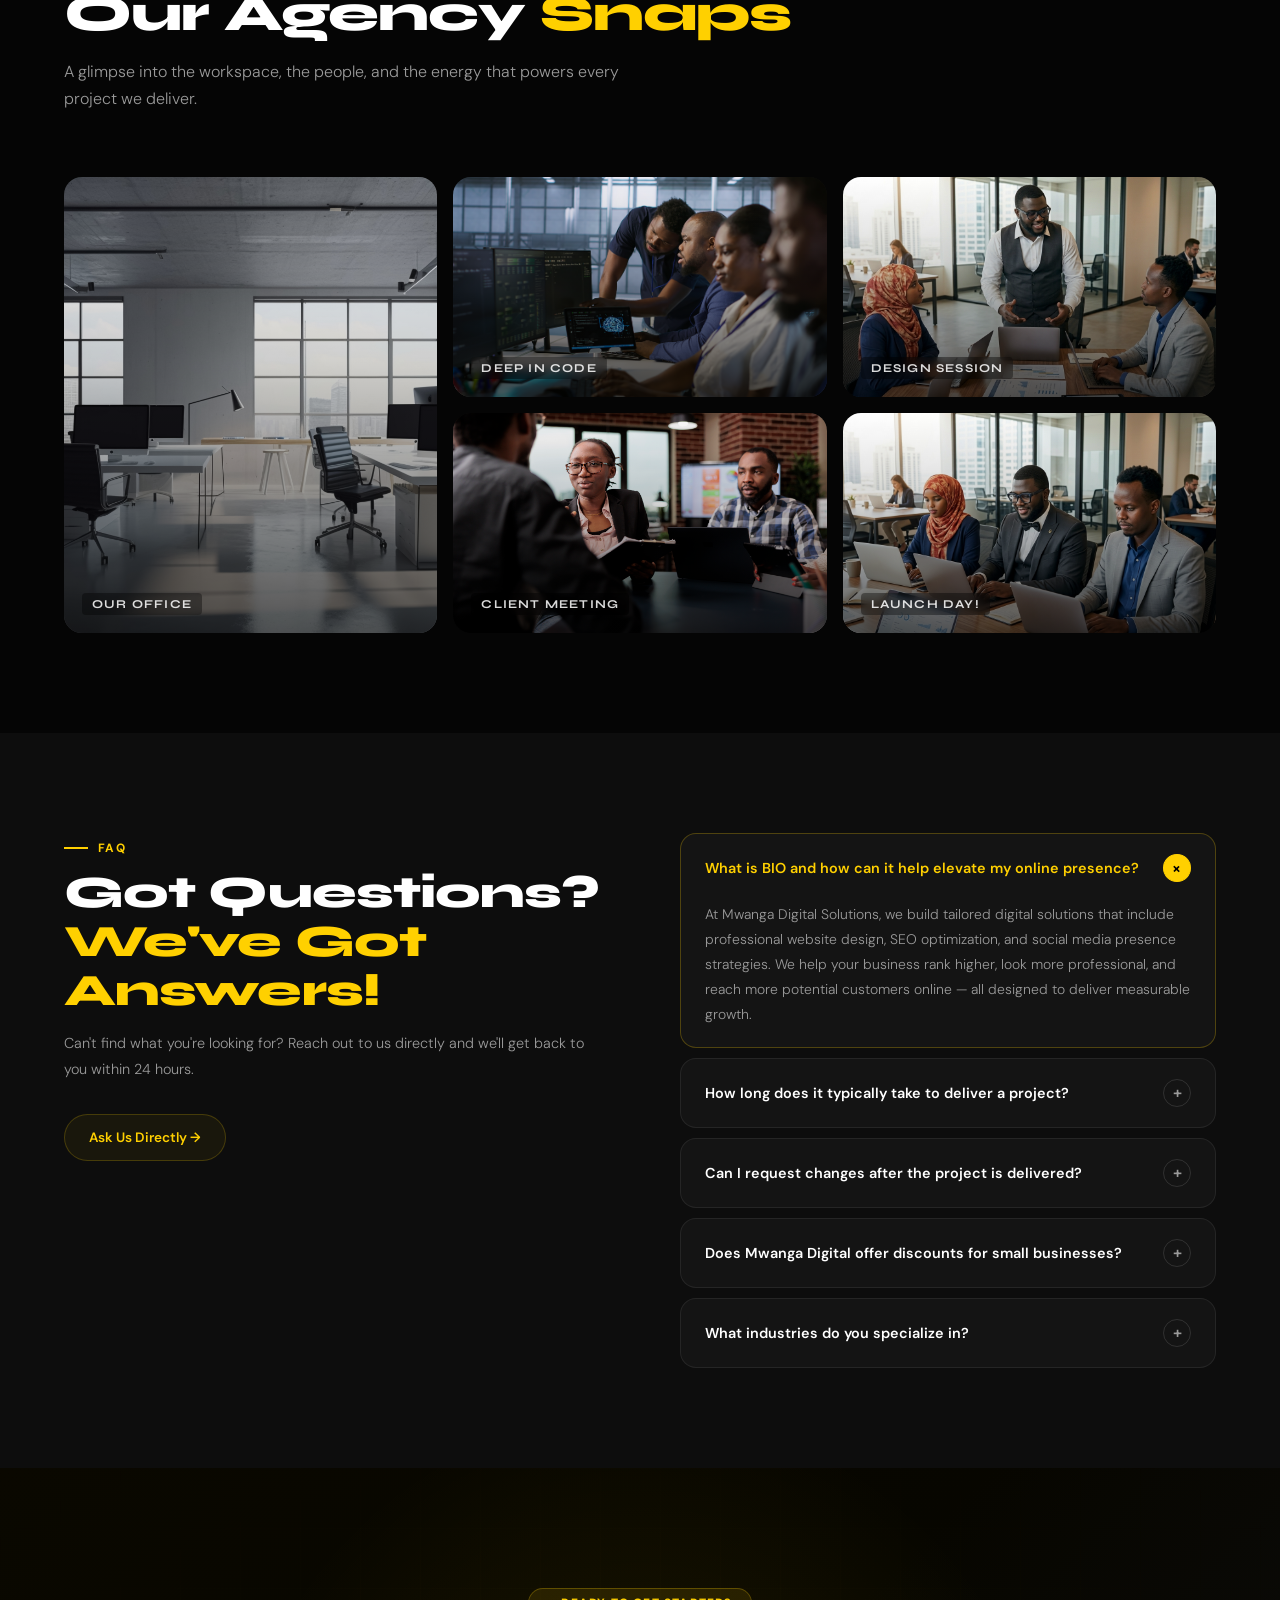
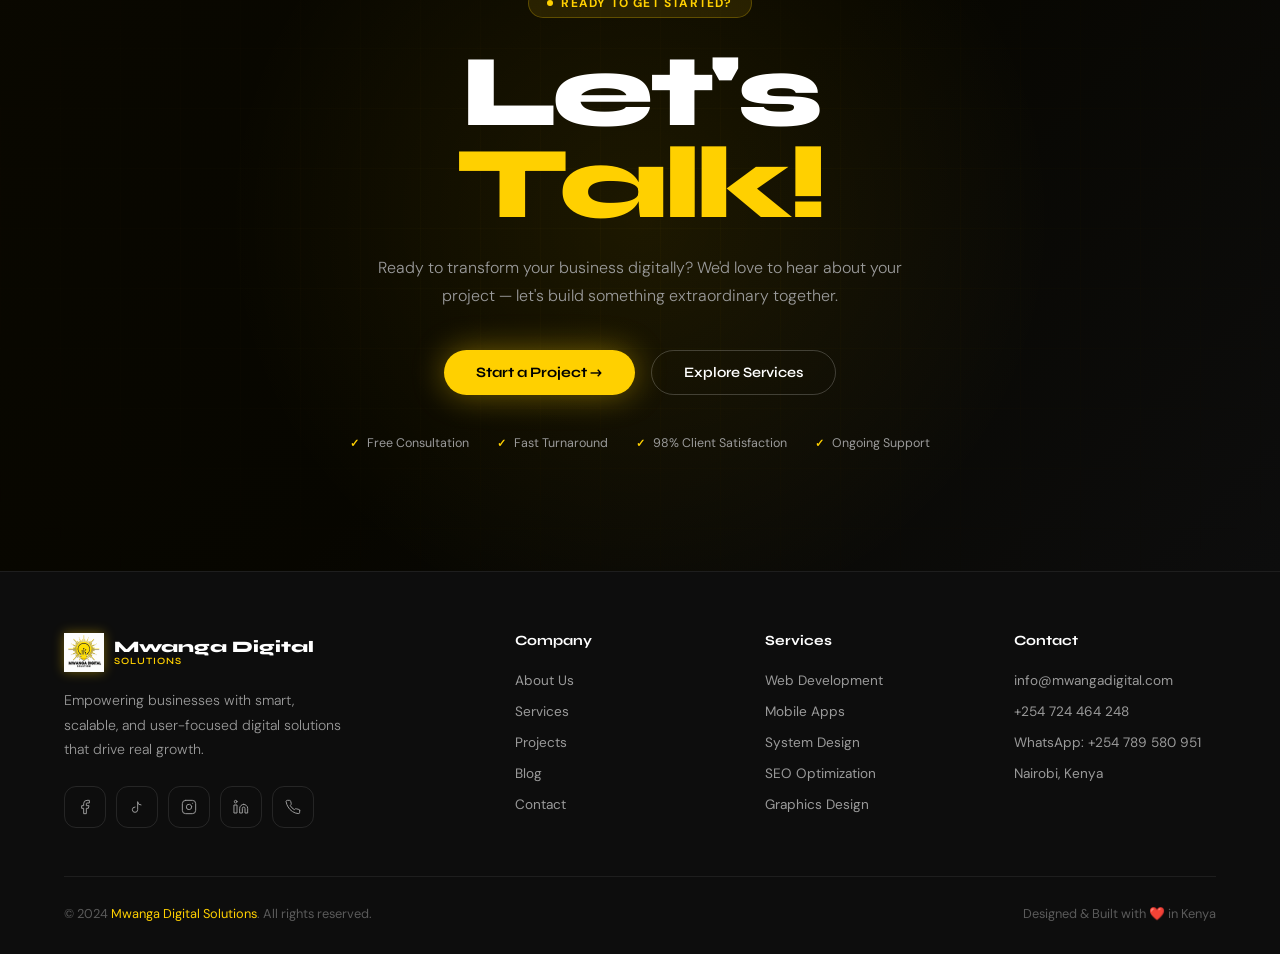
==== commit 0d58de86: "Rebuild mobile menu, fix responsiveness & hero text clipping - Replace hamburger menu with full-scre" ====
--- a/about.html
+++ b/about.html
@@ -669,6 +669,24 @@
   .values-grid{grid-template-columns:1fr}
   .snaps-grid{grid-template-columns:1fr;grid-template-rows:none}
   .snap-1,.snap-2,.snap-3,.snap-4,.snap-5{grid-column:1;grid-row:auto;height:200px}
+  .hero-content-wrap{padding:110px 5% 60px}
+  .p-step{grid-template-columns:60px 1fr;gap:16px}
+  .process-list::before{left:30px}
+  .p-num{width:60px;height:60px}
+  .p-num span{font-size:1.1rem}
+  .p-card{padding:24px}
+}
+@media(max-width:480px){
+  .process-list{gap:12px}
+  .process-list::before{display:none}
+  .p-step{grid-template-columns:1fr}
+  .p-num{width:48px;height:48px;margin-bottom:8px}
+  .p-num span{font-size:1rem}
+  .p-card{margin-top:0;padding:20px}
+  .f-stat{padding:12px 8px}
+  .f-stat-num{font-size:1.4rem}
+  .f-stat-lbl{font-size:0.65rem}
+  .squad-card{max-width:340px;margin:0 auto}
 }
 </style>
 </head>
@@ -722,24 +740,62 @@
   <div class="nav-hamburger" onclick="toggleMobileMenu()"><span></span><span></span><span></span></div>
 </nav>
 
+<!-- MOBILE MENU -->
 <div id="mobile-menu">
-  <button class="mob-close" onclick="closeMobileMenu()">✕</button>
-  <a href="index.html" class="mob-link" onclick="closeMobileMenu()">Home</a>
-  <a href="about.html" class="mob-link" onclick="closeMobileMenu()">About</a>
-  <a href="services.html" class="mob-link">Services</a>
-  <div class="mob-dropdown">
-    <a href="services.html#web-design" onclick="closeMobileMenu()">Web Design & Development</a>
-    <a href="services.html#mobile-apps" onclick="closeMobileMenu()">Mobile App Development</a>
-    <a href="services.html#systems" onclick="closeMobileMenu()">System Development</a>
-    <a href="services.html#seo" onclick="closeMobileMenu()">SEO Optimization</a>
-    <a href="services.html#redesign" onclick="closeMobileMenu()">Website Redesign</a>
-    <a href="services.html#maintenance" onclick="closeMobileMenu()">Maintenance & Support</a>
-    <a href="services.html#graphics" onclick="closeMobileMenu()">Graphics Design</a>
+  <div class="mm-top">
+    <a href="index.html" class="mm-logo" onclick="closeMobileMenu()">
+      <img src="assets/images/mwanga-logo.png" alt="Mwanga Digital Solutions Logo"/>
+      <div class="mm-logo-text">Mwanga Digital<span>Solutions</span></div>
+    </a>
+    <button class="mm-close" onclick="closeMobileMenu()" aria-label="Close menu">
+      <svg viewBox="0 0 24 24" fill="none" stroke="currentColor" stroke-width="2" stroke-linecap="round" stroke-linejoin="round"><path d="M18 6 6 18M6 6l12 12"/></svg>
+    </button>
   </div>
-  <a href="projects.html" class="mob-link" onclick="closeMobileMenu()">Projects</a>
-  <a href="blog.html" class="mob-link" onclick="closeMobileMenu()">Blog</a>
-  <a href="contact.html" class="mob-link" onclick="closeMobileMenu()">Contact</a>
-  <a href="contact.html" class="btn-primary" onclick="closeMobileMenu()">Let's Talk →</a>
+  <div class="mm-sep"></div>
+  <nav class="mm-nav">
+    <a href="index.html" class="mm-link" onclick="closeMobileMenu()">
+      <span class="mm-num">01</span><span class="mm-label">Home</span>
+      <span class="mm-arr"><svg viewBox="0 0 24 24" fill="none" stroke="currentColor" stroke-width="1.8" stroke-linecap="round" stroke-linejoin="round"><path d="M7 17 17 7M7 7h10v10"/></svg></span>
+    </a>
+    <a href="about.html" class="mm-link active" onclick="closeMobileMenu()">
+      <span class="mm-num">02</span><span class="mm-label">About</span>
+      <span class="mm-arr"><svg viewBox="0 0 24 24" fill="none" stroke="currentColor" stroke-width="1.8" stroke-linecap="round" stroke-linejoin="round"><path d="M7 17 17 7M7 7h10v10"/></svg></span>
+    </a>
+    <div class="mm-link mm-svc-wrap">
+      <div class="mm-svc-head" onclick="toggleServicesMenu()">
+        <span class="mm-num">03</span><span class="mm-label">Services</span>
+        <span class="mm-arr mm-svc-arr"><svg viewBox="0 0 24 24" fill="none" stroke="currentColor" stroke-width="2" stroke-linecap="round" stroke-linejoin="round"><path d="m6 9 6 6 6-6"/></svg></span>
+      </div>
+      <div class="mm-sub">
+        <a href="services.html#web-design" class="mm-sub-link" onclick="closeMobileMenu()"><span class="mm-sub-dot"></span>Web Design & Development</a>
+        <a href="services.html#mobile-apps" class="mm-sub-link" onclick="closeMobileMenu()"><span class="mm-sub-dot"></span>Mobile App Development</a>
+        <a href="services.html#systems" class="mm-sub-link" onclick="closeMobileMenu()"><span class="mm-sub-dot"></span>System Development</a>
+        <a href="services.html#seo" class="mm-sub-link" onclick="closeMobileMenu()"><span class="mm-sub-dot"></span>SEO Optimization</a>
+        <a href="services.html#redesign" class="mm-sub-link" onclick="closeMobileMenu()"><span class="mm-sub-dot"></span>Website Redesign</a>
+        <a href="services.html#maintenance" class="mm-sub-link" onclick="closeMobileMenu()"><span class="mm-sub-dot"></span>Maintenance & Support</a>
+        <a href="services.html#graphics" class="mm-sub-link" onclick="closeMobileMenu()"><span class="mm-sub-dot"></span>Graphics Design</a>
+      </div>
+    </div>
+    <a href="projects.html" class="mm-link" onclick="closeMobileMenu()">
+      <span class="mm-num">04</span><span class="mm-label">Projects</span>
+      <span class="mm-arr"><svg viewBox="0 0 24 24" fill="none" stroke="currentColor" stroke-width="1.8" stroke-linecap="round" stroke-linejoin="round"><path d="M7 17 17 7M7 7h10v10"/></svg></span>
+    </a>
+    <a href="blog.html" class="mm-link" onclick="closeMobileMenu()">
+      <span class="mm-num">05</span><span class="mm-label">Blog</span>
+      <span class="mm-arr"><svg viewBox="0 0 24 24" fill="none" stroke="currentColor" stroke-width="1.8" stroke-linecap="round" stroke-linejoin="round"><path d="M7 17 17 7M7 7h10v10"/></svg></span>
+    </a>
+    <a href="contact.html" class="mm-link" onclick="closeMobileMenu()">
+      <span class="mm-num">06</span><span class="mm-label">Contact</span>
+      <span class="mm-arr"><svg viewBox="0 0 24 24" fill="none" stroke="currentColor" stroke-width="1.8" stroke-linecap="round" stroke-linejoin="round"><path d="M7 17 17 7M7 7h10v10"/></svg></span>
+    </a>
+  </nav>
+  <div class="mm-foot">
+    <a href="contact.html" class="mm-cta" onclick="closeMobileMenu()">Let's Talk →</a>
+    <div class="mm-contacts">
+      <a href="tel:+254724464248" class="mm-contact"><svg viewBox="0 0 24 24" fill="none" stroke="currentColor" stroke-width="1.5" stroke-linecap="round" stroke-linejoin="round"><path d="M22 16.92v3a2 2 0 0 1-2.18 2 19.79 19.79 0 0 1-8.63-3.07A19.5 19.5 0 0 1 4.09 10a19.79 19.79 0 0 1-3.07-8.67A2 2 0 0 1 2.98 2h3a2 2 0 0 1 2 1.72 12.84 12.84 0 0 0 .7 2.81 2 2 0 0 1-.45 2.11L7 8a16 16 0 0 0 9 9l1.36-1.22a2 2 0 0 1 2.11-.45 12.84 12.84 0 0 0 2.81.7A2 2 0 0 1 22 16.92z"/></svg><span>+254 724 464248</span></a>
+      <a href="mailto:info@mwangadigital.com" class="mm-contact"><svg viewBox="0 0 24 24" fill="none" stroke="currentColor" stroke-width="1.5" stroke-linecap="round" stroke-linejoin="round"><rect x="2" y="4" width="20" height="16" rx="2"/><path d="m22 7-8.97 5.7a1.94 1.94 0 0 1-2.06 0L2 7"/></svg><span>info@mwangadigital.com</span></a>
+    </div>
+  </div>
 </div>
 
 <!-- ══════════════════════════════════════
--- a/assets/css/global.css
+++ b/assets/css/global.css
@@ -127,7 +127,10 @@
   box-shadow:0 0 36px rgba(255,208,0,0.6);
 }
 .nav-hamburger{display:none;flex-direction:column;gap:5px;cursor:pointer;padding:4px}
-.nav-hamburger span{display:block;width:24px;height:2px;background:var(--white);transition:all 0.3s}
+.nav-hamburger span{display:block;width:24px;height:2px;background:var(--white);transition:all 0.3s;transform-origin:center}
+.nav-hamburger.open span:nth-child(1){transform:translateY(7px) rotate(45deg)}
+.nav-hamburger.open span:nth-child(2){opacity:0;transform:scaleX(0)}
+.nav-hamburger.open span:nth-child(3){transform:translateY(-7px) rotate(-45deg)}
 
 /* ===== NAV DROPDOWN (Split) ===== */
 .has-dropdown{position:relative}
@@ -238,42 +241,223 @@
 }
 .nd-r-cta:hover{transform:scale(1.03);box-shadow:0 0 20px rgba(255,208,0,0.4)}
 
-/* Mobile dropdown inside mobile menu */
-.mob-dropdown{
-  display:flex;flex-direction:column;gap:2px;
-  width:100%;max-width:300px;
-  background:rgba(255,255,255,0.03);
-  border:1px solid rgba(255,255,255,0.05);
-  border-radius:16px;padding:8px;
-}
-.mob-dropdown a{
-  color:rgba(255,255,255,0.65);text-decoration:none;
-  font-size:0.9rem;font-weight:500;padding:9px 14px;
-  border-radius:10px;transition:all 0.2s;
+/* ===== MOBILE MENU — FULL SCREEN ===== */
+#mobile-menu{
+  position:fixed;inset:0;
+  z-index:999;
+  background:#060606;
+  display:flex;flex-direction:column;
+  overflow:hidden;
+  transform:translateX(100%);
+  transition:transform 0.55s cubic-bezier(0.76,0,0.24,1);
+}
+/* Gold glow orb */
+#mobile-menu::before{
+  content:'';position:absolute;
+  bottom:-15%;right:-15%;
+  width:480px;height:480px;
+  background:radial-gradient(circle,rgba(255,208,0,0.07) 0%,transparent 65%);
+  border-radius:50%;pointer-events:none;
+}
+/* Subtle dot grid */
+#mobile-menu::after{
+  content:'';position:absolute;inset:0;z-index:0;
+  background-image:radial-gradient(rgba(255,208,0,0.12) 1px,transparent 1px);
+  background-size:32px 32px;
+  opacity:0.35;pointer-events:none;
+}
+#mobile-menu.open{transform:translateX(0)}
+
+/* Animation keyframe — opacity only avoids compositor conflict with parent translateX */
+@keyframes mmFadeIn{
+  from{opacity:0}
+  to{opacity:1}
+}
+
+/* ── Top bar ── */
+.mm-top{
   display:flex;align-items:center;justify-content:space-between;
-}
-.mob-dropdown a::after{content:'→';font-size:0.7rem;opacity:0;transition:opacity 0.2s}
-.mob-dropdown a:hover{background:rgba(255,208,0,0.07);color:var(--gold)}
-.mob-dropdown a:hover::after{opacity:0.6}
-
-/* Mobile Menu */
-#mobile-menu{
-  display:none;position:fixed;inset:0;
-  background:rgba(5,5,5,0.97);z-index:999;
-  flex-direction:column;align-items:center;justify-content:center;gap:32px;
-}
-.mob-link{
-  color:var(--white);text-decoration:none;
-  font-family:var(--font-display);font-size:1.5rem;font-weight:700;
-  transition:color 0.3s;
-}
-.mob-link:hover{color:var(--gold)}
-.mob-close{
-  position:absolute;top:24px;right:5%;
-  background:none;border:none;color:var(--white);
-  font-size:2rem;cursor:pointer;transition:color 0.3s;
-}
-.mob-close:hover{color:var(--gold)}
+  padding:22px 6%;flex-shrink:0;
+  position:relative;z-index:2;
+}
+
+.mm-logo{display:flex;align-items:center;gap:10px;text-decoration:none}
+.mm-logo img{height:38px;width:38px;object-fit:contain;filter:drop-shadow(0 0 8px rgba(255,208,0,0.5))}
+.mm-logo-text{font-family:var(--font-display);font-weight:800;font-size:0.92rem;color:var(--white);line-height:1.1}
+.mm-logo-text span{color:var(--gold);display:block;font-size:0.58rem;font-weight:600;letter-spacing:0.12em;text-transform:uppercase}
+
+.mm-close{
+  width:44px;height:44px;border-radius:50%;
+  border:1px solid rgba(255,255,255,0.12);
+  background:rgba(255,255,255,0.04);
+  display:flex;align-items:center;justify-content:center;
+  cursor:pointer;color:var(--white);
+  transition:all 0.3s;
+}
+.mm-close:hover{border-color:rgba(255,208,0,0.4);background:rgba(255,208,0,0.08);color:var(--gold);transform:rotate(90deg)}
+.mm-close svg{width:18px;height:18px}
+
+/* Gold separator line */
+.mm-sep{
+  height:1px;margin:0 6%;flex-shrink:0;
+  background:linear-gradient(90deg,transparent,rgba(255,208,0,0.3) 40%,transparent);
+  position:relative;z-index:2;
+}
+
+/* ── Navigation ── */
+.mm-nav{
+  flex:1;overflow-y:auto;
+  padding:4px 0 8px;
+  position:relative;z-index:2;
+}
+.mm-nav::-webkit-scrollbar{display:none}
+
+/* Each link row */
+.mm-nav>.mm-link{
+  display:flex;align-items:center;
+  gap:14px;padding:11px 6%;
+  text-decoration:none;cursor:pointer;
+  border:none;background:none;width:100%;text-align:left;
+  position:relative;
+  opacity:0;
+  transition:background 0.2s;
+}
+.mm-nav>.mm-link:hover{background:rgba(255,255,255,0.025)}
+/* Active indicator */
+.mm-nav>.mm-link.active::before{
+  content:'';position:absolute;
+  left:0;top:22%;bottom:22%;
+  width:3px;background:var(--gold);
+  border-radius:0 2px 2px 0;
+}
+/* Staggered entrance — fade only, no transform to avoid compositor conflict */
+#mobile-menu.open .mm-nav>.mm-link:nth-child(1){animation:mmFadeIn 0.4s 0.12s ease both}
+#mobile-menu.open .mm-nav>.mm-link:nth-child(2){animation:mmFadeIn 0.4s 0.18s ease both}
+#mobile-menu.open .mm-nav>.mm-link:nth-child(3){animation:mmFadeIn 0.4s 0.24s ease both}
+#mobile-menu.open .mm-nav>.mm-link:nth-child(4){animation:mmFadeIn 0.4s 0.30s ease both}
+#mobile-menu.open .mm-nav>.mm-link:nth-child(5){animation:mmFadeIn 0.4s 0.36s ease both}
+#mobile-menu.open .mm-nav>.mm-link:nth-child(6){animation:mmFadeIn 0.4s 0.42s ease both}
+
+/* Link number */
+.mm-num{
+  font-family:var(--font-display);font-size:0.6rem;font-weight:700;
+  color:rgba(255,208,0,0.4);letter-spacing:0.1em;
+  min-width:22px;flex-shrink:0;
+  transition:color 0.2s;
+}
+.mm-nav>.mm-link:hover .mm-num,
+.mm-nav>.mm-link.active .mm-num{color:var(--gold)}
+
+/* Link label */
+.mm-label{
+  font-family:var(--font-display);
+  font-size:clamp(1.55rem,5vw,1.9rem);
+  font-weight:800;letter-spacing:-0.025em;line-height:1;
+  color:rgba(255,255,255,0.82);flex:1;
+  transition:color 0.2s;
+}
+.mm-nav>.mm-link:hover .mm-label,
+.mm-nav>.mm-link.active .mm-label{color:var(--white)}
+
+/* Arrow circle */
+.mm-arr{
+  width:38px;height:38px;border-radius:50%;
+  border:1px solid rgba(255,255,255,0.08);
+  display:flex;align-items:center;justify-content:center;
+  flex-shrink:0;
+  transition:all 0.3s;
+}
+.mm-arr svg{width:16px;height:16px;color:rgba(255,255,255,0.2);transition:color 0.3s}
+.mm-nav>.mm-link:not(.mm-svc-wrap):hover .mm-arr{
+  border-color:rgba(255,208,0,0.35);
+  background:rgba(255,208,0,0.07);
+  transform:rotate(-45deg);
+}
+.mm-nav>.mm-link:not(.mm-svc-wrap):hover .mm-arr svg{color:var(--gold)}
+
+/* ── Services accordion ── */
+.mm-svc-wrap{
+  flex-direction:column;
+  align-items:stretch;
+  padding:0;
+  cursor:default;
+  gap:0;
+}
+.mm-svc-head{
+  display:flex;align-items:center;
+  gap:14px;padding:11px 6%;
+  cursor:pointer;transition:background 0.2s;width:100%;
+}
+.mm-svc-head:hover{background:rgba(255,255,255,0.025)}
+.mm-svc-head:hover .mm-label{color:var(--white)}
+.mm-svc-head:hover .mm-num{color:var(--gold)}
+.mm-svc-arr{transition:transform 0.35s ease,border-color 0.3s,background 0.3s}
+.mm-svc-arr svg{color:rgba(255,255,255,0.25);transition:color 0.3s}
+.mm-svc-wrap.open .mm-svc-arr{
+  transform:rotate(180deg);
+  border-color:rgba(255,208,0,0.35);
+  background:rgba(255,208,0,0.07);
+}
+.mm-svc-wrap.open .mm-svc-arr svg{color:var(--gold)}
+.mm-svc-wrap.open .mm-svc-head .mm-label{color:var(--gold)}
+.mm-svc-wrap.open .mm-svc-head .mm-num{color:var(--gold)}
+
+/* Sub-panel */
+.mm-sub{
+  max-height:0;overflow:hidden;
+  transition:max-height 0.42s ease;
+  background:rgba(255,208,0,0.02);
+  border-top:1px solid transparent;
+  border-bottom:1px solid transparent;
+}
+.mm-svc-wrap.open .mm-sub{max-height:360px;border-color:rgba(255,255,255,0.04)}
+.mm-sub-link{
+  display:flex;align-items:center;gap:10px;
+  padding:9px 6% 9px calc(6% + 36px);
+  text-decoration:none;color:rgba(255,255,255,0.45);
+  font-size:0.9rem;font-weight:500;
+  transition:all 0.2s;
+}
+.mm-sub-link:hover{color:var(--gold);background:rgba(255,208,0,0.04);padding-left:calc(6% + 42px)}
+.mm-sub-dot{
+  width:4px;height:4px;border-radius:50%;
+  background:rgba(255,208,0,0.3);flex-shrink:0;
+  transition:background 0.2s;
+}
+.mm-sub-link:hover .mm-sub-dot{background:var(--gold)}
+
+/* ── Footer ── */
+.mm-foot{
+  padding:18px 6% 30px;
+  border-top:1px solid rgba(255,255,255,0.05);
+  flex-shrink:0;position:relative;z-index:2;
+  opacity:0;
+}
+#mobile-menu.open .mm-foot{animation:mmFadeIn 0.4s 0.46s ease both}
+.mm-cta{
+  display:flex;align-items:center;justify-content:center;gap:8px;
+  width:100%;background:var(--gold);color:#000;
+  font-family:var(--font-display);font-weight:800;font-size:0.95rem;
+  padding:15px;border-radius:100px;text-decoration:none;
+  letter-spacing:0.03em;
+  transition:all 0.25s;
+  box-shadow:0 0 28px rgba(255,208,0,0.35);
+  margin-bottom:16px;
+}
+.mm-cta:hover{transform:translateY(-2px);box-shadow:0 0 44px rgba(255,208,0,0.55)}
+.mm-contacts{
+  display:flex;gap:12px;flex-wrap:wrap;
+  padding-top:14px;border-top:1px solid rgba(255,255,255,0.04);
+}
+.mm-contact{
+  display:flex;align-items:center;gap:6px;
+  font-size:0.72rem;color:rgba(255,255,255,0.32);
+  text-decoration:none;transition:color 0.2s;
+  flex:1;min-width:0;overflow:hidden;
+}
+.mm-contact:hover{color:var(--gold)}
+.mm-contact svg{width:12px;height:12px;flex-shrink:0}
+.mm-contact span{white-space:nowrap;overflow:hidden;text-overflow:ellipsis}
 
 /* ===== FOOTER ===== */
 footer{
@@ -468,8 +652,20 @@
   .nav-hamburger{display:flex}
   .footer-inner{grid-template-columns:1fr 1fr;gap:36px}
   .footer-bottom{flex-direction:column;gap:12px;text-align:center}
+  #cursor,#cursor-trail{display:none}
+  body{cursor:auto}
+}
+@media(max-width:768px){
+  section{padding:72px 5%}
+  .section-header{margin-bottom:48px}
 }
 @media(max-width:600px){
   .footer-inner{grid-template-columns:1fr}
   .page-hero{padding:130px 5% 60px}
 }
+@media(max-width:480px){
+  section{padding:56px 5%}
+  .section-header{margin-bottom:36px}
+  .btn-primary,.btn-secondary{padding:12px 22px;font-size:0.85rem}
+  .page-hero{padding:100px 5% 48px}
+}
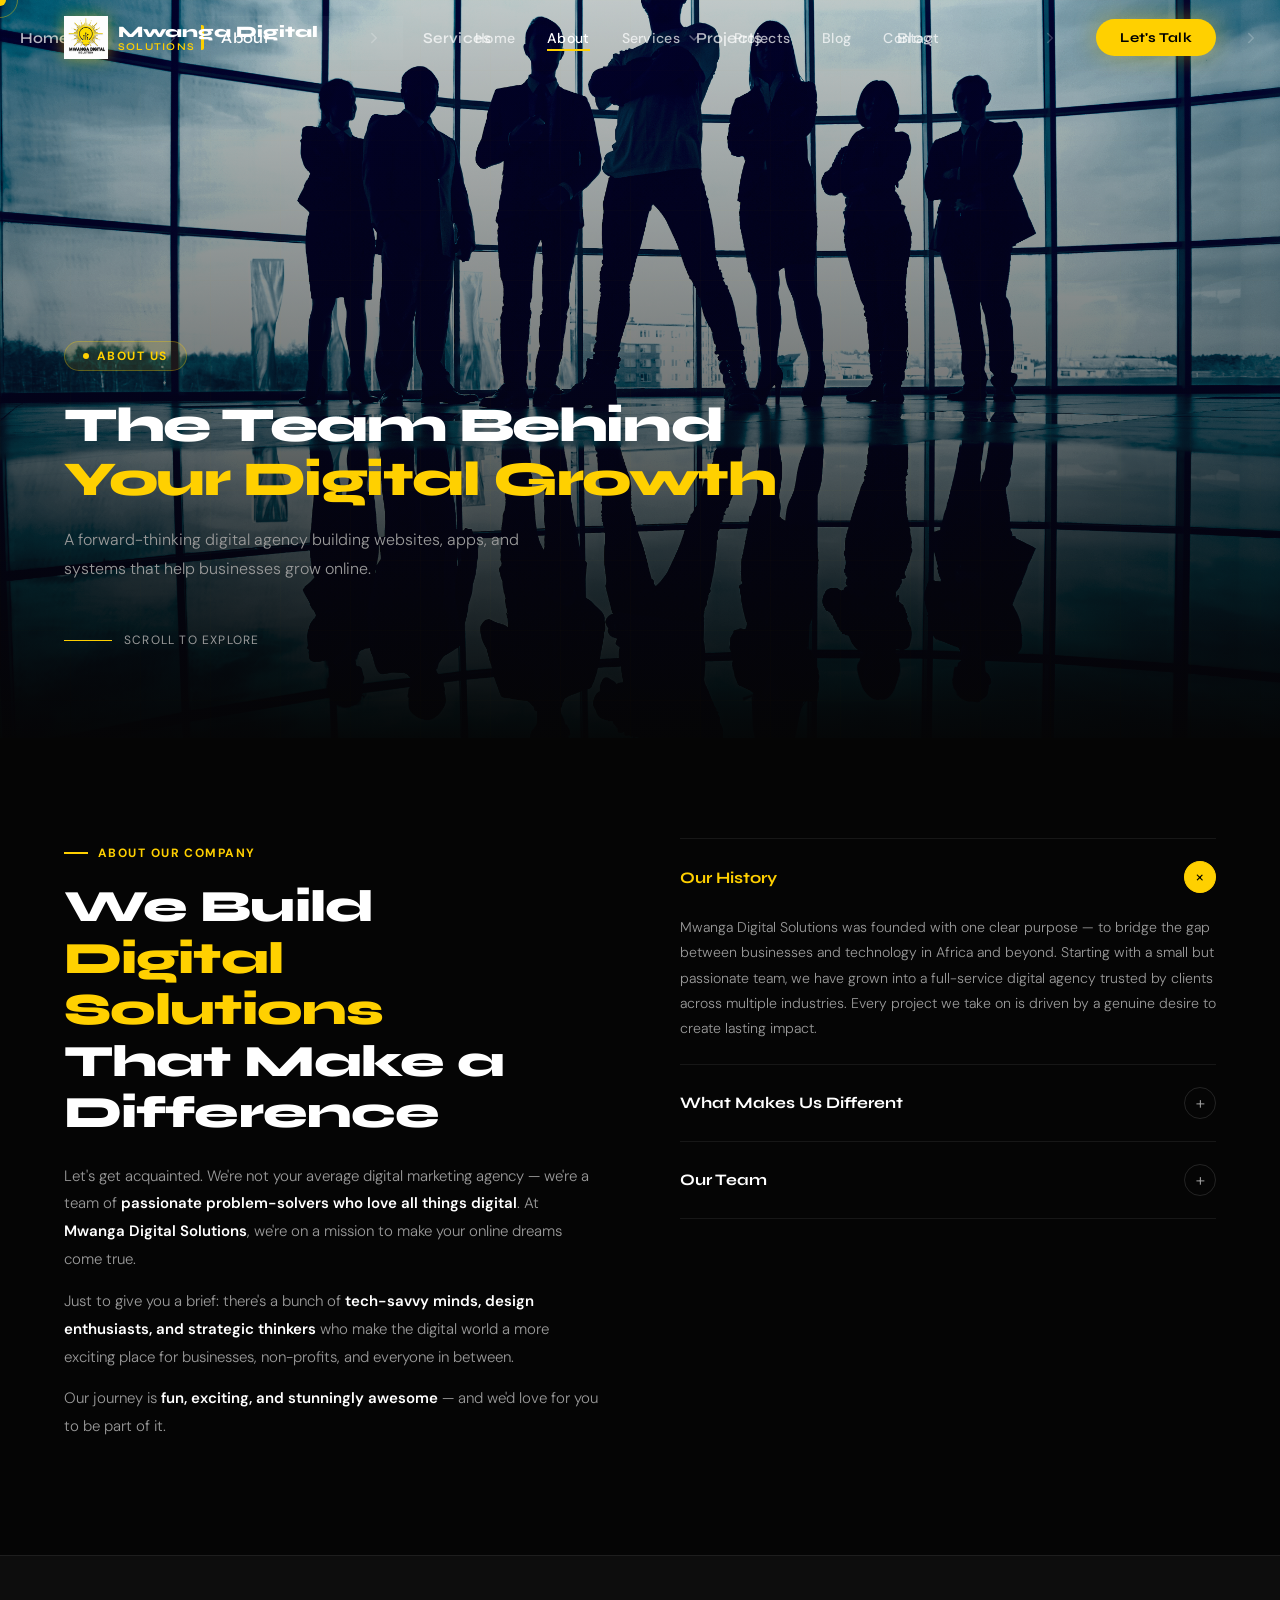
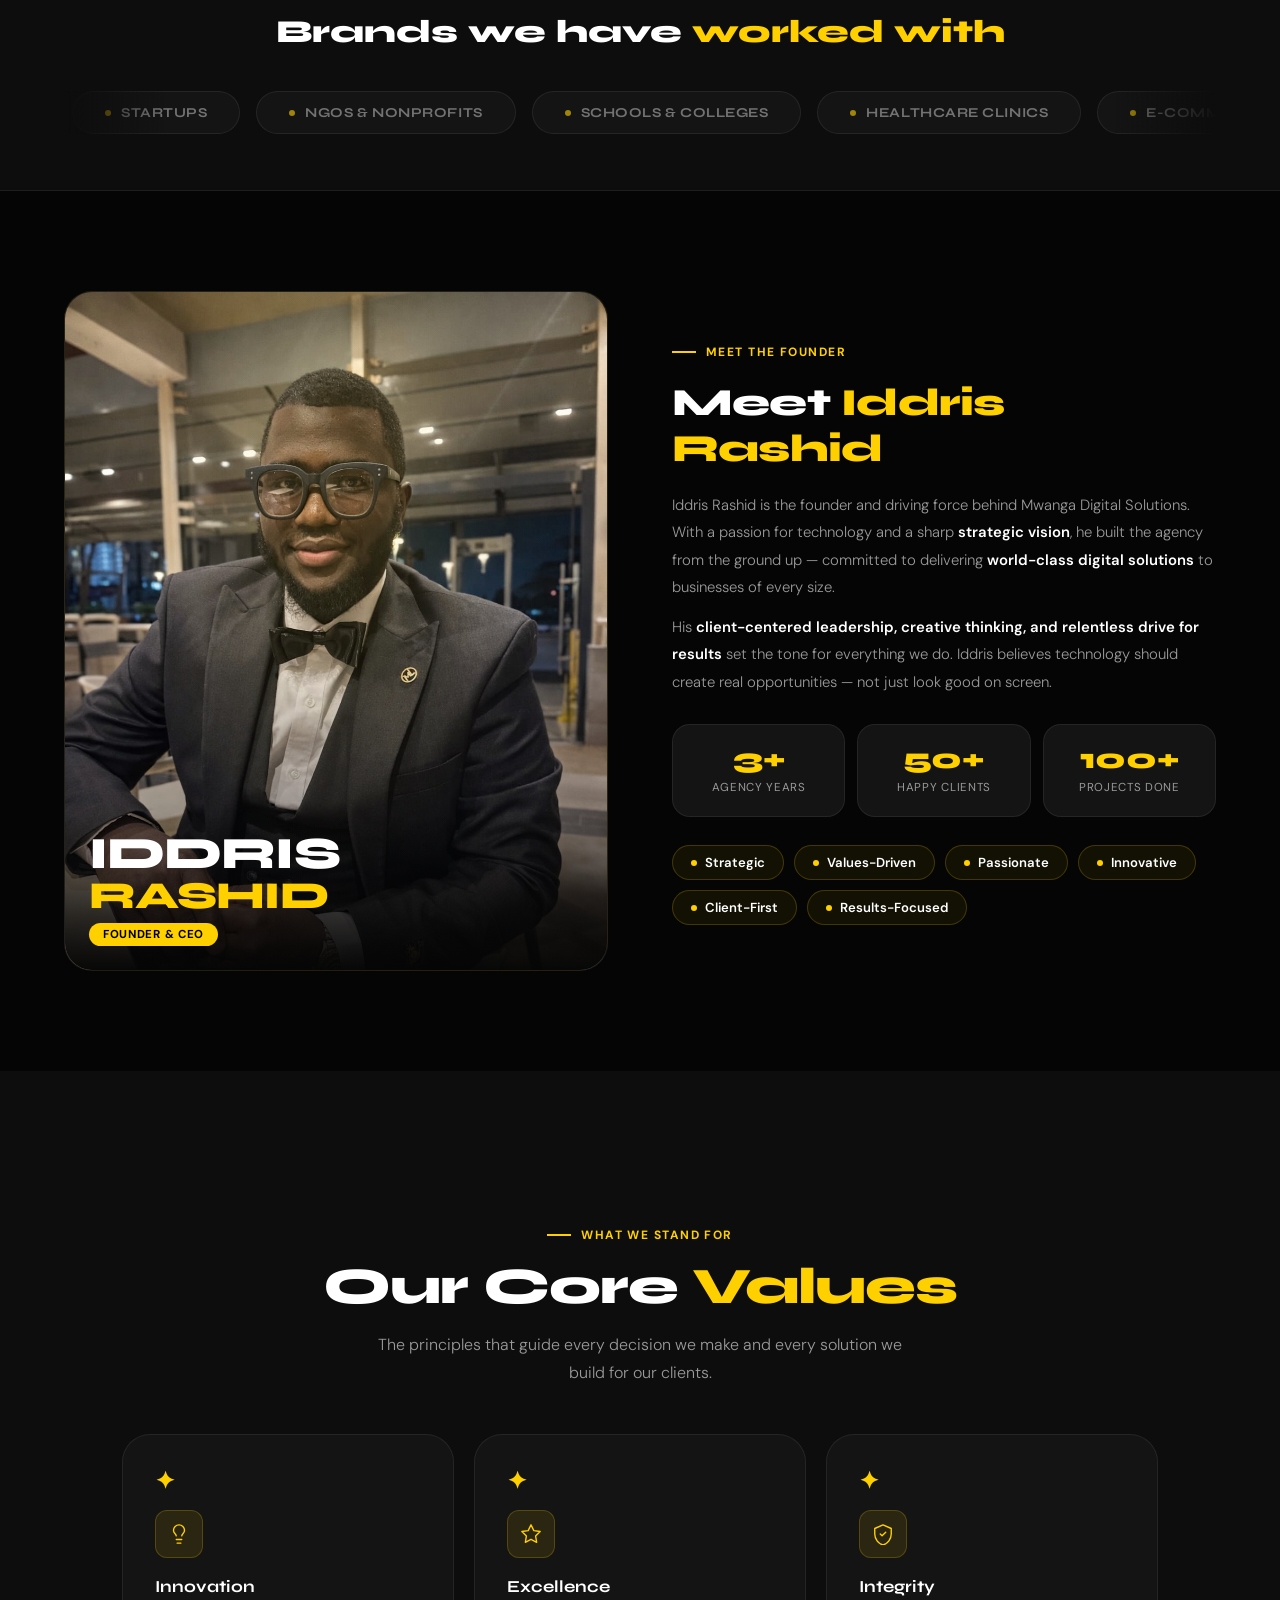
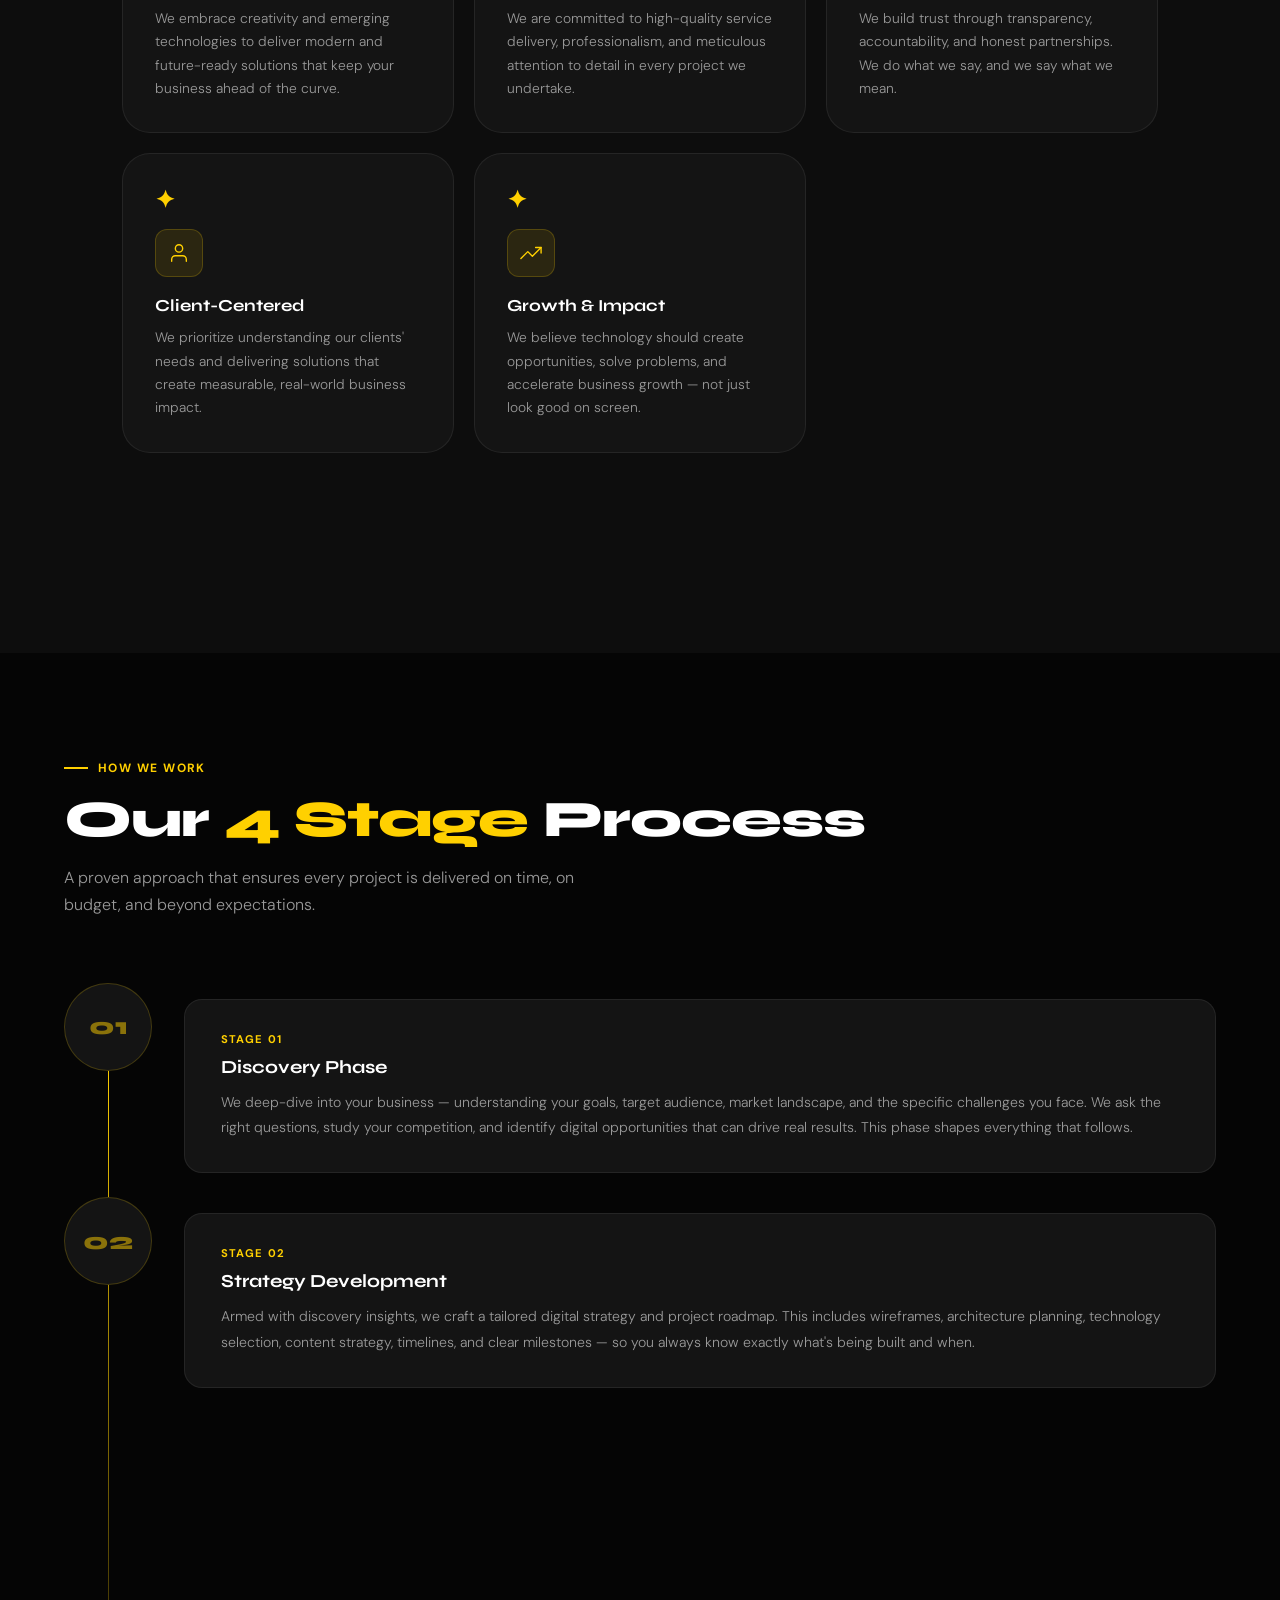
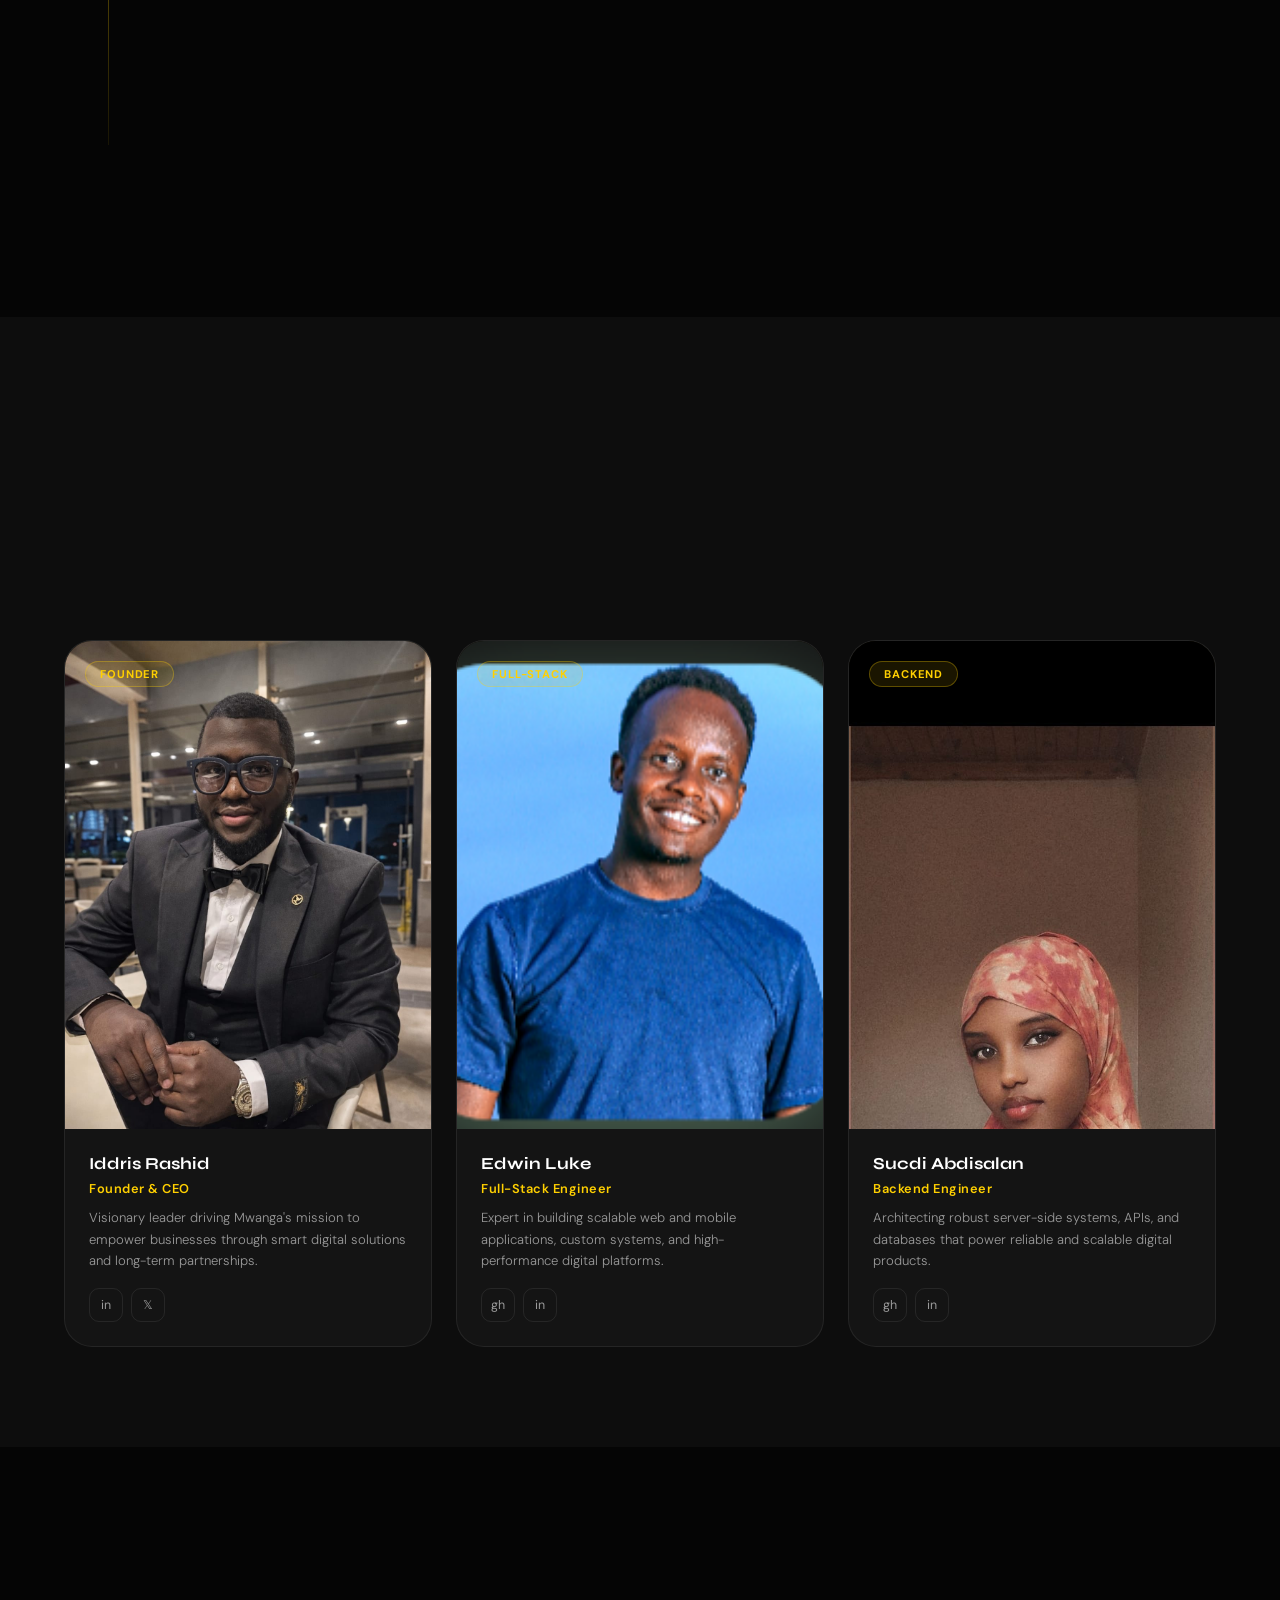
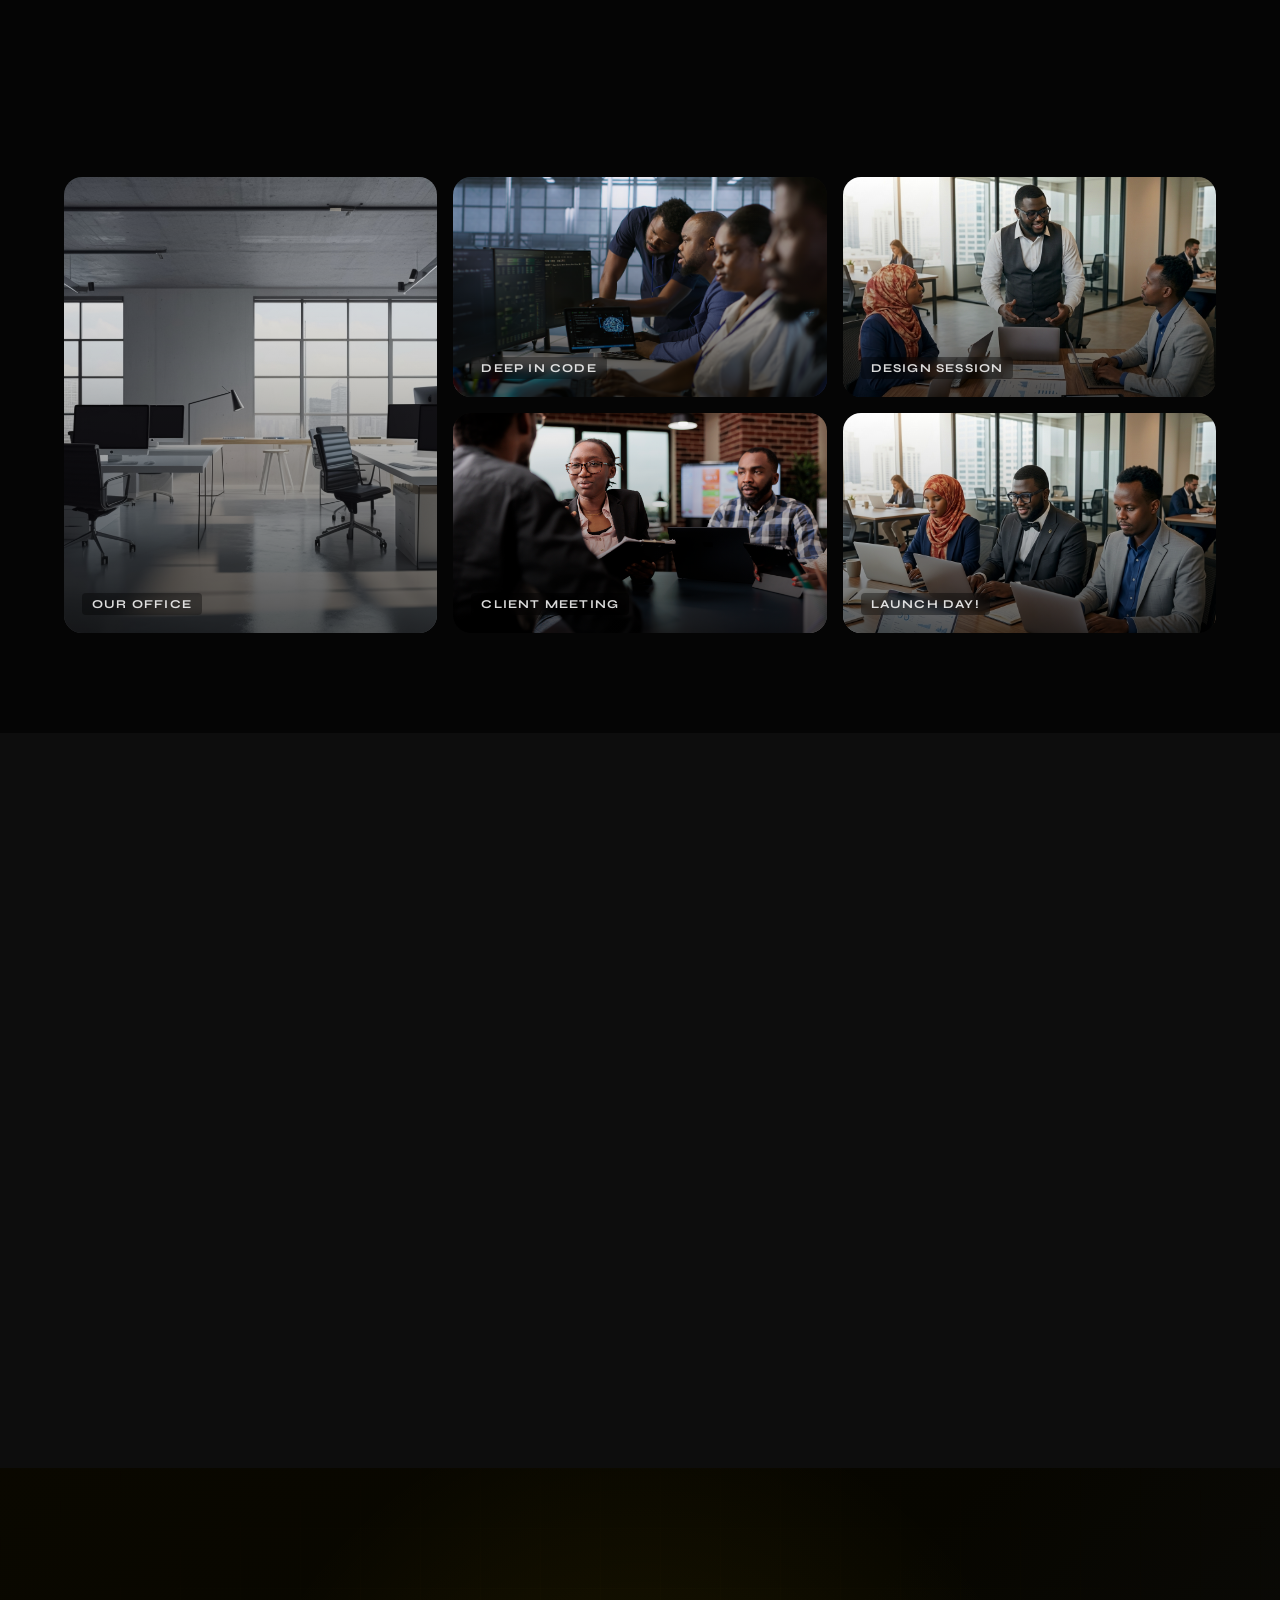
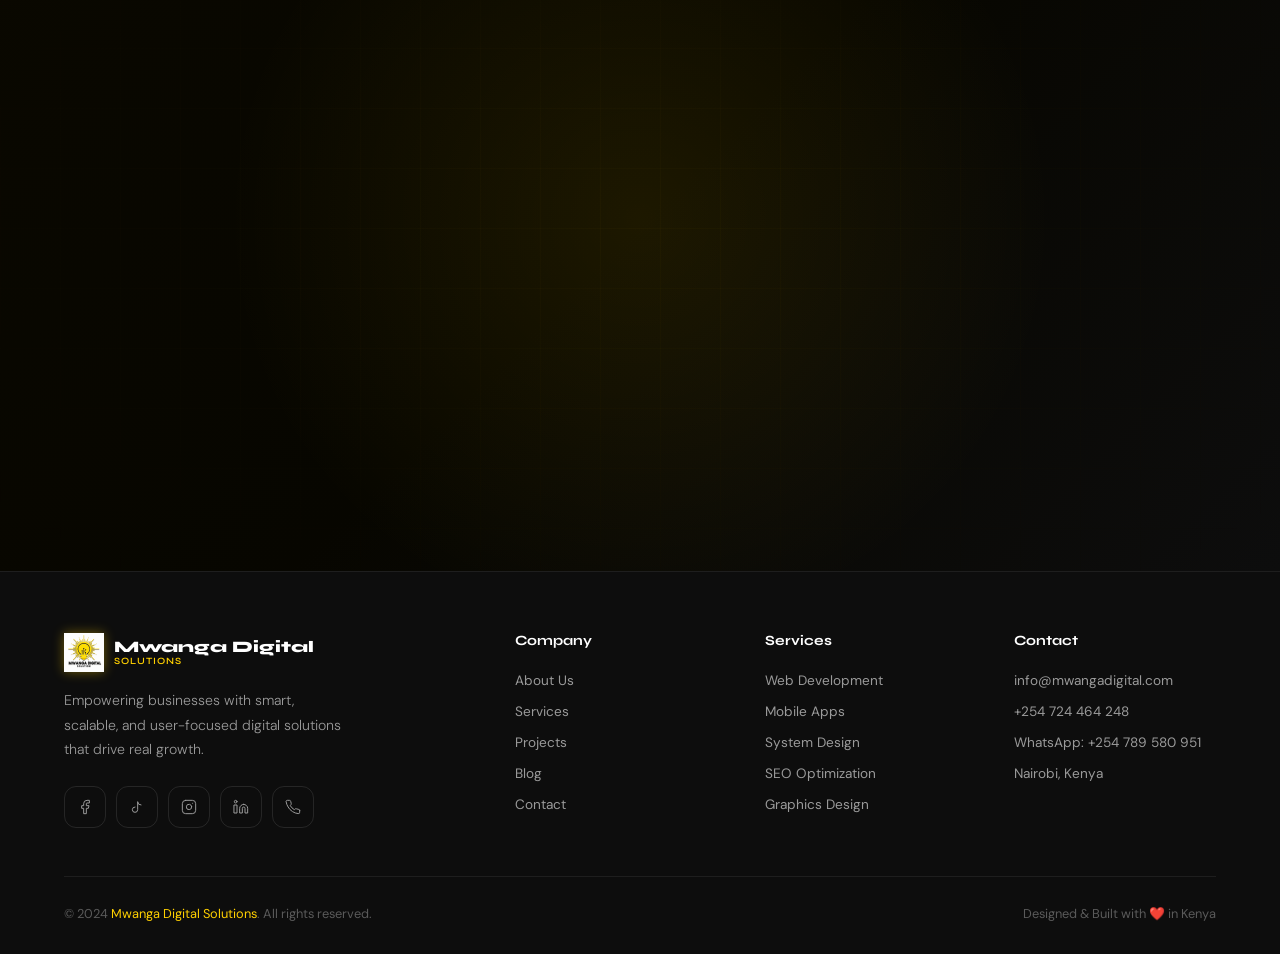
==== commit 1b8086aa: "Replace mobile menu with standard modern side drawer - Side panel slides in from right (85vw wide, m" ====
--- a/about.html
+++ b/about.html
@@ -740,60 +740,42 @@
   <div class="nav-hamburger" onclick="toggleMobileMenu()"><span></span><span></span><span></span></div>
 </nav>
 
+<!-- MOBILE MENU OVERLAY -->
+<div id="mob-overlay" onclick="closeMobileMenu()"></div>
 <!-- MOBILE MENU -->
 <div id="mobile-menu">
-  <div class="mm-top">
-    <a href="index.html" class="mm-logo" onclick="closeMobileMenu()">
-      <img src="assets/images/mwanga-logo.png" alt="Mwanga Digital Solutions Logo"/>
-      <div class="mm-logo-text">Mwanga Digital<span>Solutions</span></div>
+  <div class="mob-head">
+    <a href="index.html" class="mob-logo-wrap" onclick="closeMobileMenu()">
+      <img src="assets/images/mwanga-logo.png" alt="Mwanga Digital Solutions"/>
+      <div class="mob-logo-name">Mwanga Digital<span class="mob-logo-sub">Solutions</span></div>
     </a>
-    <button class="mm-close" onclick="closeMobileMenu()" aria-label="Close menu">
+    <button class="mob-x-btn" onclick="closeMobileMenu()" aria-label="Close menu">
       <svg viewBox="0 0 24 24" fill="none" stroke="currentColor" stroke-width="2" stroke-linecap="round" stroke-linejoin="round"><path d="M18 6 6 18M6 6l12 12"/></svg>
     </button>
   </div>
-  <div class="mm-sep"></div>
-  <nav class="mm-nav">
-    <a href="index.html" class="mm-link" onclick="closeMobileMenu()">
-      <span class="mm-num">01</span><span class="mm-label">Home</span>
-      <span class="mm-arr"><svg viewBox="0 0 24 24" fill="none" stroke="currentColor" stroke-width="1.8" stroke-linecap="round" stroke-linejoin="round"><path d="M7 17 17 7M7 7h10v10"/></svg></span>
-    </a>
-    <a href="about.html" class="mm-link active" onclick="closeMobileMenu()">
-      <span class="mm-num">02</span><span class="mm-label">About</span>
-      <span class="mm-arr"><svg viewBox="0 0 24 24" fill="none" stroke="currentColor" stroke-width="1.8" stroke-linecap="round" stroke-linejoin="round"><path d="M7 17 17 7M7 7h10v10"/></svg></span>
-    </a>
-    <div class="mm-link mm-svc-wrap">
-      <div class="mm-svc-head" onclick="toggleServicesMenu()">
-        <span class="mm-num">03</span><span class="mm-label">Services</span>
-        <span class="mm-arr mm-svc-arr"><svg viewBox="0 0 24 24" fill="none" stroke="currentColor" stroke-width="2" stroke-linecap="round" stroke-linejoin="round"><path d="m6 9 6 6 6-6"/></svg></span>
-      </div>
-      <div class="mm-sub">
-        <a href="services.html#web-design" class="mm-sub-link" onclick="closeMobileMenu()"><span class="mm-sub-dot"></span>Web Design & Development</a>
-        <a href="services.html#mobile-apps" class="mm-sub-link" onclick="closeMobileMenu()"><span class="mm-sub-dot"></span>Mobile App Development</a>
-        <a href="services.html#systems" class="mm-sub-link" onclick="closeMobileMenu()"><span class="mm-sub-dot"></span>System Development</a>
-        <a href="services.html#seo" class="mm-sub-link" onclick="closeMobileMenu()"><span class="mm-sub-dot"></span>SEO Optimization</a>
-        <a href="services.html#redesign" class="mm-sub-link" onclick="closeMobileMenu()"><span class="mm-sub-dot"></span>Website Redesign</a>
-        <a href="services.html#maintenance" class="mm-sub-link" onclick="closeMobileMenu()"><span class="mm-sub-dot"></span>Maintenance & Support</a>
-        <a href="services.html#graphics" class="mm-sub-link" onclick="closeMobileMenu()"><span class="mm-sub-dot"></span>Graphics Design</a>
-      </div>
-    </div>
-    <a href="projects.html" class="mm-link" onclick="closeMobileMenu()">
-      <span class="mm-num">04</span><span class="mm-label">Projects</span>
-      <span class="mm-arr"><svg viewBox="0 0 24 24" fill="none" stroke="currentColor" stroke-width="1.8" stroke-linecap="round" stroke-linejoin="round"><path d="M7 17 17 7M7 7h10v10"/></svg></span>
-    </a>
-    <a href="blog.html" class="mm-link" onclick="closeMobileMenu()">
-      <span class="mm-num">05</span><span class="mm-label">Blog</span>
-      <span class="mm-arr"><svg viewBox="0 0 24 24" fill="none" stroke="currentColor" stroke-width="1.8" stroke-linecap="round" stroke-linejoin="round"><path d="M7 17 17 7M7 7h10v10"/></svg></span>
-    </a>
-    <a href="contact.html" class="mm-link" onclick="closeMobileMenu()">
-      <span class="mm-num">06</span><span class="mm-label">Contact</span>
-      <span class="mm-arr"><svg viewBox="0 0 24 24" fill="none" stroke="currentColor" stroke-width="1.8" stroke-linecap="round" stroke-linejoin="round"><path d="M7 17 17 7M7 7h10v10"/></svg></span>
-    </a>
+  <nav class="mob-nav">
+    <a href="index.html" class="mob-link" onclick="closeMobileMenu()">Home<svg class="mob-chevron" viewBox="0 0 24 24" fill="none" stroke="currentColor" stroke-width="2" stroke-linecap="round" stroke-linejoin="round"><path d="m9 18 6-6-6-6"/></svg></a>
+    <a href="about.html" class="mob-link active" onclick="closeMobileMenu()">About<svg class="mob-chevron" viewBox="0 0 24 24" fill="none" stroke="currentColor" stroke-width="2" stroke-linecap="round" stroke-linejoin="round"><path d="m9 18 6-6-6-6"/></svg></a>
+    <button class="mob-link mob-svc-toggle" onclick="toggleServicesMenu()">Services<svg class="mob-chevron mob-svc-chevron" viewBox="0 0 24 24" fill="none" stroke="currentColor" stroke-width="2" stroke-linecap="round" stroke-linejoin="round"><path d="m9 18 6-6-6-6"/></svg></button>
+    <div class="mob-svc-panel">
+      <a href="services.html#web-design" class="mob-svc-item" onclick="closeMobileMenu()"><span class="mob-svc-dot"></span>Web Design & Development</a>
+      <a href="services.html#mobile-apps" class="mob-svc-item" onclick="closeMobileMenu()"><span class="mob-svc-dot"></span>Mobile App Development</a>
+      <a href="services.html#systems" class="mob-svc-item" onclick="closeMobileMenu()"><span class="mob-svc-dot"></span>System Development</a>
+      <a href="services.html#seo" class="mob-svc-item" onclick="closeMobileMenu()"><span class="mob-svc-dot"></span>SEO Optimization</a>
+      <a href="services.html#redesign" class="mob-svc-item" onclick="closeMobileMenu()"><span class="mob-svc-dot"></span>Website Redesign</a>
+      <a href="services.html#maintenance" class="mob-svc-item" onclick="closeMobileMenu()"><span class="mob-svc-dot"></span>Maintenance & Support</a>
+      <a href="services.html#graphics" class="mob-svc-item" onclick="closeMobileMenu()"><span class="mob-svc-dot"></span>Graphics Design</a>
+    </div>
+    <div class="mob-divider"></div>
+    <a href="projects.html" class="mob-link" onclick="closeMobileMenu()">Projects<svg class="mob-chevron" viewBox="0 0 24 24" fill="none" stroke="currentColor" stroke-width="2" stroke-linecap="round" stroke-linejoin="round"><path d="m9 18 6-6-6-6"/></svg></a>
+    <a href="blog.html" class="mob-link" onclick="closeMobileMenu()">Blog<svg class="mob-chevron" viewBox="0 0 24 24" fill="none" stroke="currentColor" stroke-width="2" stroke-linecap="round" stroke-linejoin="round"><path d="m9 18 6-6-6-6"/></svg></a>
+    <a href="contact.html" class="mob-link" onclick="closeMobileMenu()">Contact<svg class="mob-chevron" viewBox="0 0 24 24" fill="none" stroke="currentColor" stroke-width="2" stroke-linecap="round" stroke-linejoin="round"><path d="m9 18 6-6-6-6"/></svg></a>
   </nav>
-  <div class="mm-foot">
-    <a href="contact.html" class="mm-cta" onclick="closeMobileMenu()">Let's Talk →</a>
-    <div class="mm-contacts">
-      <a href="tel:+254724464248" class="mm-contact"><svg viewBox="0 0 24 24" fill="none" stroke="currentColor" stroke-width="1.5" stroke-linecap="round" stroke-linejoin="round"><path d="M22 16.92v3a2 2 0 0 1-2.18 2 19.79 19.79 0 0 1-8.63-3.07A19.5 19.5 0 0 1 4.09 10a19.79 19.79 0 0 1-3.07-8.67A2 2 0 0 1 2.98 2h3a2 2 0 0 1 2 1.72 12.84 12.84 0 0 0 .7 2.81 2 2 0 0 1-.45 2.11L7 8a16 16 0 0 0 9 9l1.36-1.22a2 2 0 0 1 2.11-.45 12.84 12.84 0 0 0 2.81.7A2 2 0 0 1 22 16.92z"/></svg><span>+254 724 464248</span></a>
-      <a href="mailto:info@mwangadigital.com" class="mm-contact"><svg viewBox="0 0 24 24" fill="none" stroke="currentColor" stroke-width="1.5" stroke-linecap="round" stroke-linejoin="round"><rect x="2" y="4" width="20" height="16" rx="2"/><path d="m22 7-8.97 5.7a1.94 1.94 0 0 1-2.06 0L2 7"/></svg><span>info@mwangadigital.com</span></a>
+  <div class="mob-foot">
+    <a href="contact.html" class="mob-cta" onclick="closeMobileMenu()">Let's Talk →</a>
+    <div class="mob-contacts">
+      <a href="tel:+254724464248" class="mob-contact-link"><svg viewBox="0 0 24 24" fill="none" stroke="currentColor" stroke-width="1.5" stroke-linecap="round" stroke-linejoin="round"><path d="M22 16.92v3a2 2 0 0 1-2.18 2 19.79 19.79 0 0 1-8.63-3.07A19.5 19.5 0 0 1 4.09 10a19.79 19.79 0 0 1-3.07-8.67A2 2 0 0 1 2.98 2h3a2 2 0 0 1 2 1.72 12.84 12.84 0 0 0 .7 2.81 2 2 0 0 1-.45 2.11L7 8a16 16 0 0 0 9 9l1.36-1.22a2 2 0 0 1 2.11-.45 12.84 12.84 0 0 0 2.81.7A2 2 0 0 1 22 16.92z"/></svg>+254 724 464248</a>
+      <a href="mailto:info@mwangadigital.com" class="mob-contact-link"><svg viewBox="0 0 24 24" fill="none" stroke="currentColor" stroke-width="1.5" stroke-linecap="round" stroke-linejoin="round"><rect x="2" y="4" width="20" height="16" rx="2"/><path d="m22 7-8.97 5.7a1.94 1.94 0 0 1-2.06 0L2 7"/></svg>info@mwangadigital.com</a>
     </div>
   </div>
 </div>
--- a/assets/css/global.css
+++ b/assets/css/global.css
@@ -241,223 +241,137 @@
 }
 .nd-r-cta:hover{transform:scale(1.03);box-shadow:0 0 20px rgba(255,208,0,0.4)}
 
-/* ===== MOBILE MENU — FULL SCREEN ===== */
+/* ===== MOBILE MENU ===== */
+/* Backdrop overlay */
+#mob-overlay{
+  display:none;position:fixed;inset:0;
+  background:rgba(0,0,0,0.55);
+  backdrop-filter:blur(3px);-webkit-backdrop-filter:blur(3px);
+  z-index:998;opacity:0;transition:opacity 0.3s ease;
+}
+#mob-overlay.open{opacity:1}
+
+/* Side drawer panel */
 #mobile-menu{
-  position:fixed;inset:0;
-  z-index:999;
-  background:#060606;
-  display:flex;flex-direction:column;
+  position:fixed;top:0;right:-100%;
+  width:min(320px,85vw);
+  height:100dvh;height:100vh;
+  background:#0d0d0d;
+  border-left:1px solid rgba(255,208,0,0.12);
+  z-index:999;display:flex;flex-direction:column;
   overflow:hidden;
-  transform:translateX(100%);
-  transition:transform 0.55s cubic-bezier(0.76,0,0.24,1);
-}
-/* Gold glow orb */
-#mobile-menu::before{
-  content:'';position:absolute;
-  bottom:-15%;right:-15%;
-  width:480px;height:480px;
-  background:radial-gradient(circle,rgba(255,208,0,0.07) 0%,transparent 65%);
-  border-radius:50%;pointer-events:none;
-}
-/* Subtle dot grid */
-#mobile-menu::after{
-  content:'';position:absolute;inset:0;z-index:0;
-  background-image:radial-gradient(rgba(255,208,0,0.12) 1px,transparent 1px);
-  background-size:32px 32px;
-  opacity:0.35;pointer-events:none;
-}
-#mobile-menu.open{transform:translateX(0)}
-
-/* Animation keyframe — opacity only avoids compositor conflict with parent translateX */
-@keyframes mmFadeIn{
-  from{opacity:0}
-  to{opacity:1}
-}
-
-/* ── Top bar ── */
-.mm-top{
+  transition:right 0.35s cubic-bezier(0.25,0.46,0.45,0.94);
+  box-shadow:-16px 0 56px rgba(0,0,0,0.7);
+}
+#mobile-menu.open{right:0}
+
+/* Header row */
+.mob-head{
   display:flex;align-items:center;justify-content:space-between;
-  padding:22px 6%;flex-shrink:0;
-  position:relative;z-index:2;
-}
-
-.mm-logo{display:flex;align-items:center;gap:10px;text-decoration:none}
-.mm-logo img{height:38px;width:38px;object-fit:contain;filter:drop-shadow(0 0 8px rgba(255,208,0,0.5))}
-.mm-logo-text{font-family:var(--font-display);font-weight:800;font-size:0.92rem;color:var(--white);line-height:1.1}
-.mm-logo-text span{color:var(--gold);display:block;font-size:0.58rem;font-weight:600;letter-spacing:0.12em;text-transform:uppercase}
-
-.mm-close{
-  width:44px;height:44px;border-radius:50%;
-  border:1px solid rgba(255,255,255,0.12);
+  padding:18px 20px;flex-shrink:0;
+  border-bottom:1px solid rgba(255,255,255,0.06);
+}
+.mob-logo-wrap{display:flex;align-items:center;gap:10px;text-decoration:none}
+.mob-logo-wrap img{
+  width:36px;height:36px;object-fit:contain;
+  filter:drop-shadow(0 0 6px rgba(255,208,0,0.4));
+}
+.mob-logo-name{
+  font-family:var(--font-display);font-weight:800;
+  font-size:0.88rem;color:var(--white);line-height:1.15;
+}
+.mob-logo-sub{
+  display:block;font-size:0.56rem;font-weight:700;
+  color:var(--gold);text-transform:uppercase;letter-spacing:0.14em;
+}
+.mob-x-btn{
+  width:36px;height:36px;border-radius:10px;
+  border:1px solid rgba(255,255,255,0.1);
   background:rgba(255,255,255,0.04);
   display:flex;align-items:center;justify-content:center;
-  cursor:pointer;color:var(--white);
-  transition:all 0.3s;
-}
-.mm-close:hover{border-color:rgba(255,208,0,0.4);background:rgba(255,208,0,0.08);color:var(--gold);transform:rotate(90deg)}
-.mm-close svg{width:18px;height:18px}
-
-/* Gold separator line */
-.mm-sep{
-  height:1px;margin:0 6%;flex-shrink:0;
-  background:linear-gradient(90deg,transparent,rgba(255,208,0,0.3) 40%,transparent);
-  position:relative;z-index:2;
-}
-
-/* ── Navigation ── */
-.mm-nav{
-  flex:1;overflow-y:auto;
-  padding:4px 0 8px;
-  position:relative;z-index:2;
-}
-.mm-nav::-webkit-scrollbar{display:none}
-
-/* Each link row */
-.mm-nav>.mm-link{
-  display:flex;align-items:center;
-  gap:14px;padding:11px 6%;
-  text-decoration:none;cursor:pointer;
+  cursor:pointer;color:var(--white);transition:all 0.25s;
+}
+.mob-x-btn:hover{
+  border-color:rgba(255,208,0,0.35);
+  background:rgba(255,208,0,0.08);color:var(--gold);
+}
+.mob-x-btn svg{width:16px;height:16px}
+
+/* Nav scroll area */
+.mob-nav{flex:1;overflow-y:auto;padding:6px 0}
+.mob-nav::-webkit-scrollbar{display:none}
+
+/* Nav links */
+.mob-link{
+  display:flex;align-items:center;justify-content:space-between;
+  padding:13px 20px;text-decoration:none;
+  color:rgba(255,255,255,0.72);
+  font-family:var(--font-display);font-size:0.95rem;font-weight:600;
+  letter-spacing:0.01em;cursor:pointer;
   border:none;background:none;width:100%;text-align:left;
-  position:relative;
-  opacity:0;
-  transition:background 0.2s;
-}
-.mm-nav>.mm-link:hover{background:rgba(255,255,255,0.025)}
-/* Active indicator */
-.mm-nav>.mm-link.active::before{
-  content:'';position:absolute;
-  left:0;top:22%;bottom:22%;
-  width:3px;background:var(--gold);
-  border-radius:0 2px 2px 0;
-}
-/* Staggered entrance — fade only, no transform to avoid compositor conflict */
-#mobile-menu.open .mm-nav>.mm-link:nth-child(1){animation:mmFadeIn 0.4s 0.12s ease both}
-#mobile-menu.open .mm-nav>.mm-link:nth-child(2){animation:mmFadeIn 0.4s 0.18s ease both}
-#mobile-menu.open .mm-nav>.mm-link:nth-child(3){animation:mmFadeIn 0.4s 0.24s ease both}
-#mobile-menu.open .mm-nav>.mm-link:nth-child(4){animation:mmFadeIn 0.4s 0.30s ease both}
-#mobile-menu.open .mm-nav>.mm-link:nth-child(5){animation:mmFadeIn 0.4s 0.36s ease both}
-#mobile-menu.open .mm-nav>.mm-link:nth-child(6){animation:mmFadeIn 0.4s 0.42s ease both}
-
-/* Link number */
-.mm-num{
-  font-family:var(--font-display);font-size:0.6rem;font-weight:700;
-  color:rgba(255,208,0,0.4);letter-spacing:0.1em;
-  min-width:22px;flex-shrink:0;
-  transition:color 0.2s;
-}
-.mm-nav>.mm-link:hover .mm-num,
-.mm-nav>.mm-link.active .mm-num{color:var(--gold)}
-
-/* Link label */
-.mm-label{
-  font-family:var(--font-display);
-  font-size:clamp(1.55rem,5vw,1.9rem);
-  font-weight:800;letter-spacing:-0.025em;line-height:1;
-  color:rgba(255,255,255,0.82);flex:1;
-  transition:color 0.2s;
-}
-.mm-nav>.mm-link:hover .mm-label,
-.mm-nav>.mm-link.active .mm-label{color:var(--white)}
-
-/* Arrow circle */
-.mm-arr{
-  width:38px;height:38px;border-radius:50%;
-  border:1px solid rgba(255,255,255,0.08);
+  position:relative;transition:all 0.2s;
+}
+.mob-link:hover,.mob-link.active{
+  color:var(--white);background:rgba(255,255,255,0.04);
+}
+.mob-link.active::after{
+  content:'';position:absolute;left:0;top:22%;bottom:22%;
+  width:3px;background:var(--gold);border-radius:0 2px 2px 0;
+}
+.mob-chevron{
+  width:18px;height:18px;color:rgba(255,255,255,0.22);
+  flex-shrink:0;transition:all 0.25s;
+}
+.mob-link:hover .mob-chevron{color:rgba(255,208,0,0.7)}
+
+/* Services accordion toggle */
+.mob-svc-toggle.svc-open{color:var(--white);background:rgba(255,208,0,0.05)}
+.mob-svc-toggle.svc-open .mob-svc-chevron{transform:rotate(90deg);color:var(--gold)}
+
+/* Services sub-panel */
+.mob-svc-panel{
+  max-height:0;overflow:hidden;
+  transition:max-height 0.38s ease;
+  background:rgba(255,255,255,0.02);
+}
+.mob-svc-panel.open{max-height:320px}
+.mob-svc-item{
+  display:flex;align-items:center;gap:8px;
+  padding:9px 20px 9px 36px;
+  color:rgba(255,255,255,0.48);font-size:0.84rem;font-weight:500;
+  text-decoration:none;transition:all 0.2s;
+}
+.mob-svc-dot{
+  width:4px;height:4px;border-radius:50%;
+  background:rgba(255,208,0,0.3);flex-shrink:0;transition:background 0.2s;
+}
+.mob-svc-item:hover{color:var(--gold);background:rgba(255,208,0,0.04);padding-left:40px}
+.mob-svc-item:hover .mob-svc-dot{background:var(--gold)}
+
+.mob-divider{height:1px;background:rgba(255,255,255,0.05);margin:6px 20px}
+
+/* Footer */
+.mob-foot{
+  padding:16px 20px 28px;flex-shrink:0;
+  border-top:1px solid rgba(255,255,255,0.06);
+}
+.mob-cta{
   display:flex;align-items:center;justify-content:center;
-  flex-shrink:0;
-  transition:all 0.3s;
-}
-.mm-arr svg{width:16px;height:16px;color:rgba(255,255,255,0.2);transition:color 0.3s}
-.mm-nav>.mm-link:not(.mm-svc-wrap):hover .mm-arr{
-  border-color:rgba(255,208,0,0.35);
-  background:rgba(255,208,0,0.07);
-  transform:rotate(-45deg);
-}
-.mm-nav>.mm-link:not(.mm-svc-wrap):hover .mm-arr svg{color:var(--gold)}
-
-/* ── Services accordion ── */
-.mm-svc-wrap{
-  flex-direction:column;
-  align-items:stretch;
-  padding:0;
-  cursor:default;
-  gap:0;
-}
-.mm-svc-head{
-  display:flex;align-items:center;
-  gap:14px;padding:11px 6%;
-  cursor:pointer;transition:background 0.2s;width:100%;
-}
-.mm-svc-head:hover{background:rgba(255,255,255,0.025)}
-.mm-svc-head:hover .mm-label{color:var(--white)}
-.mm-svc-head:hover .mm-num{color:var(--gold)}
-.mm-svc-arr{transition:transform 0.35s ease,border-color 0.3s,background 0.3s}
-.mm-svc-arr svg{color:rgba(255,255,255,0.25);transition:color 0.3s}
-.mm-svc-wrap.open .mm-svc-arr{
-  transform:rotate(180deg);
-  border-color:rgba(255,208,0,0.35);
-  background:rgba(255,208,0,0.07);
-}
-.mm-svc-wrap.open .mm-svc-arr svg{color:var(--gold)}
-.mm-svc-wrap.open .mm-svc-head .mm-label{color:var(--gold)}
-.mm-svc-wrap.open .mm-svc-head .mm-num{color:var(--gold)}
-
-/* Sub-panel */
-.mm-sub{
-  max-height:0;overflow:hidden;
-  transition:max-height 0.42s ease;
-  background:rgba(255,208,0,0.02);
-  border-top:1px solid transparent;
-  border-bottom:1px solid transparent;
-}
-.mm-svc-wrap.open .mm-sub{max-height:360px;border-color:rgba(255,255,255,0.04)}
-.mm-sub-link{
-  display:flex;align-items:center;gap:10px;
-  padding:9px 6% 9px calc(6% + 36px);
-  text-decoration:none;color:rgba(255,255,255,0.45);
-  font-size:0.9rem;font-weight:500;
-  transition:all 0.2s;
-}
-.mm-sub-link:hover{color:var(--gold);background:rgba(255,208,0,0.04);padding-left:calc(6% + 42px)}
-.mm-sub-dot{
-  width:4px;height:4px;border-radius:50%;
-  background:rgba(255,208,0,0.3);flex-shrink:0;
-  transition:background 0.2s;
-}
-.mm-sub-link:hover .mm-sub-dot{background:var(--gold)}
-
-/* ── Footer ── */
-.mm-foot{
-  padding:18px 6% 30px;
-  border-top:1px solid rgba(255,255,255,0.05);
-  flex-shrink:0;position:relative;z-index:2;
-  opacity:0;
-}
-#mobile-menu.open .mm-foot{animation:mmFadeIn 0.4s 0.46s ease both}
-.mm-cta{
-  display:flex;align-items:center;justify-content:center;gap:8px;
   width:100%;background:var(--gold);color:#000;
-  font-family:var(--font-display);font-weight:800;font-size:0.95rem;
-  padding:15px;border-radius:100px;text-decoration:none;
-  letter-spacing:0.03em;
-  transition:all 0.25s;
-  box-shadow:0 0 28px rgba(255,208,0,0.35);
-  margin-bottom:16px;
-}
-.mm-cta:hover{transform:translateY(-2px);box-shadow:0 0 44px rgba(255,208,0,0.55)}
-.mm-contacts{
-  display:flex;gap:12px;flex-wrap:wrap;
-  padding-top:14px;border-top:1px solid rgba(255,255,255,0.04);
-}
-.mm-contact{
-  display:flex;align-items:center;gap:6px;
+  font-family:var(--font-display);font-weight:800;font-size:0.88rem;
+  padding:13px 20px;border-radius:100px;text-decoration:none;
+  letter-spacing:0.02em;transition:all 0.25s;
+  box-shadow:0 0 20px rgba(255,208,0,0.3);margin-bottom:14px;
+}
+.mob-cta:hover{transform:translateY(-2px);box-shadow:0 0 32px rgba(255,208,0,0.5)}
+.mob-contacts{display:flex;flex-direction:column;gap:8px}
+.mob-contact-link{
+  display:flex;align-items:center;gap:7px;
   font-size:0.72rem;color:rgba(255,255,255,0.32);
   text-decoration:none;transition:color 0.2s;
-  flex:1;min-width:0;overflow:hidden;
-}
-.mm-contact:hover{color:var(--gold)}
-.mm-contact svg{width:12px;height:12px;flex-shrink:0}
-.mm-contact span{white-space:nowrap;overflow:hidden;text-overflow:ellipsis}
+}
+.mob-contact-link:hover{color:var(--gold)}
+.mob-contact-link svg{width:12px;height:12px;flex-shrink:0}
 
 /* ===== FOOTER ===== */
 footer{
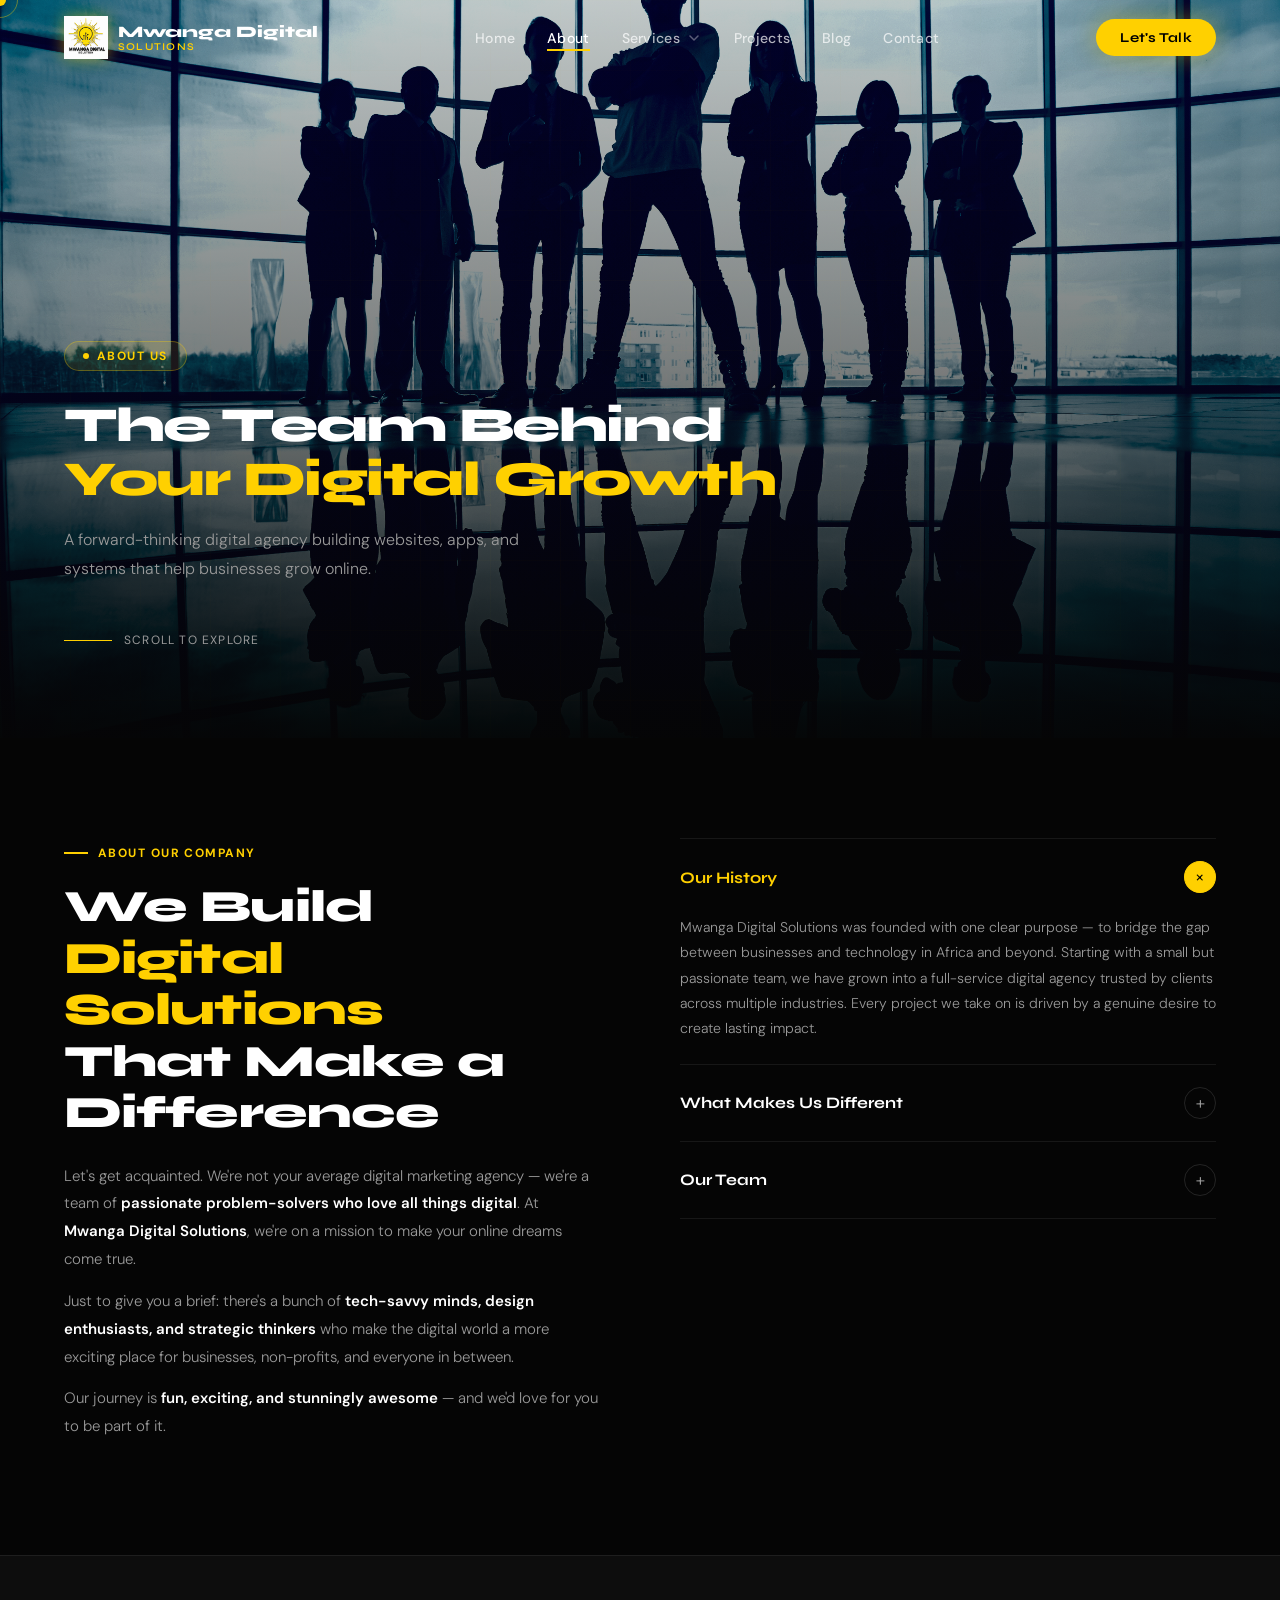
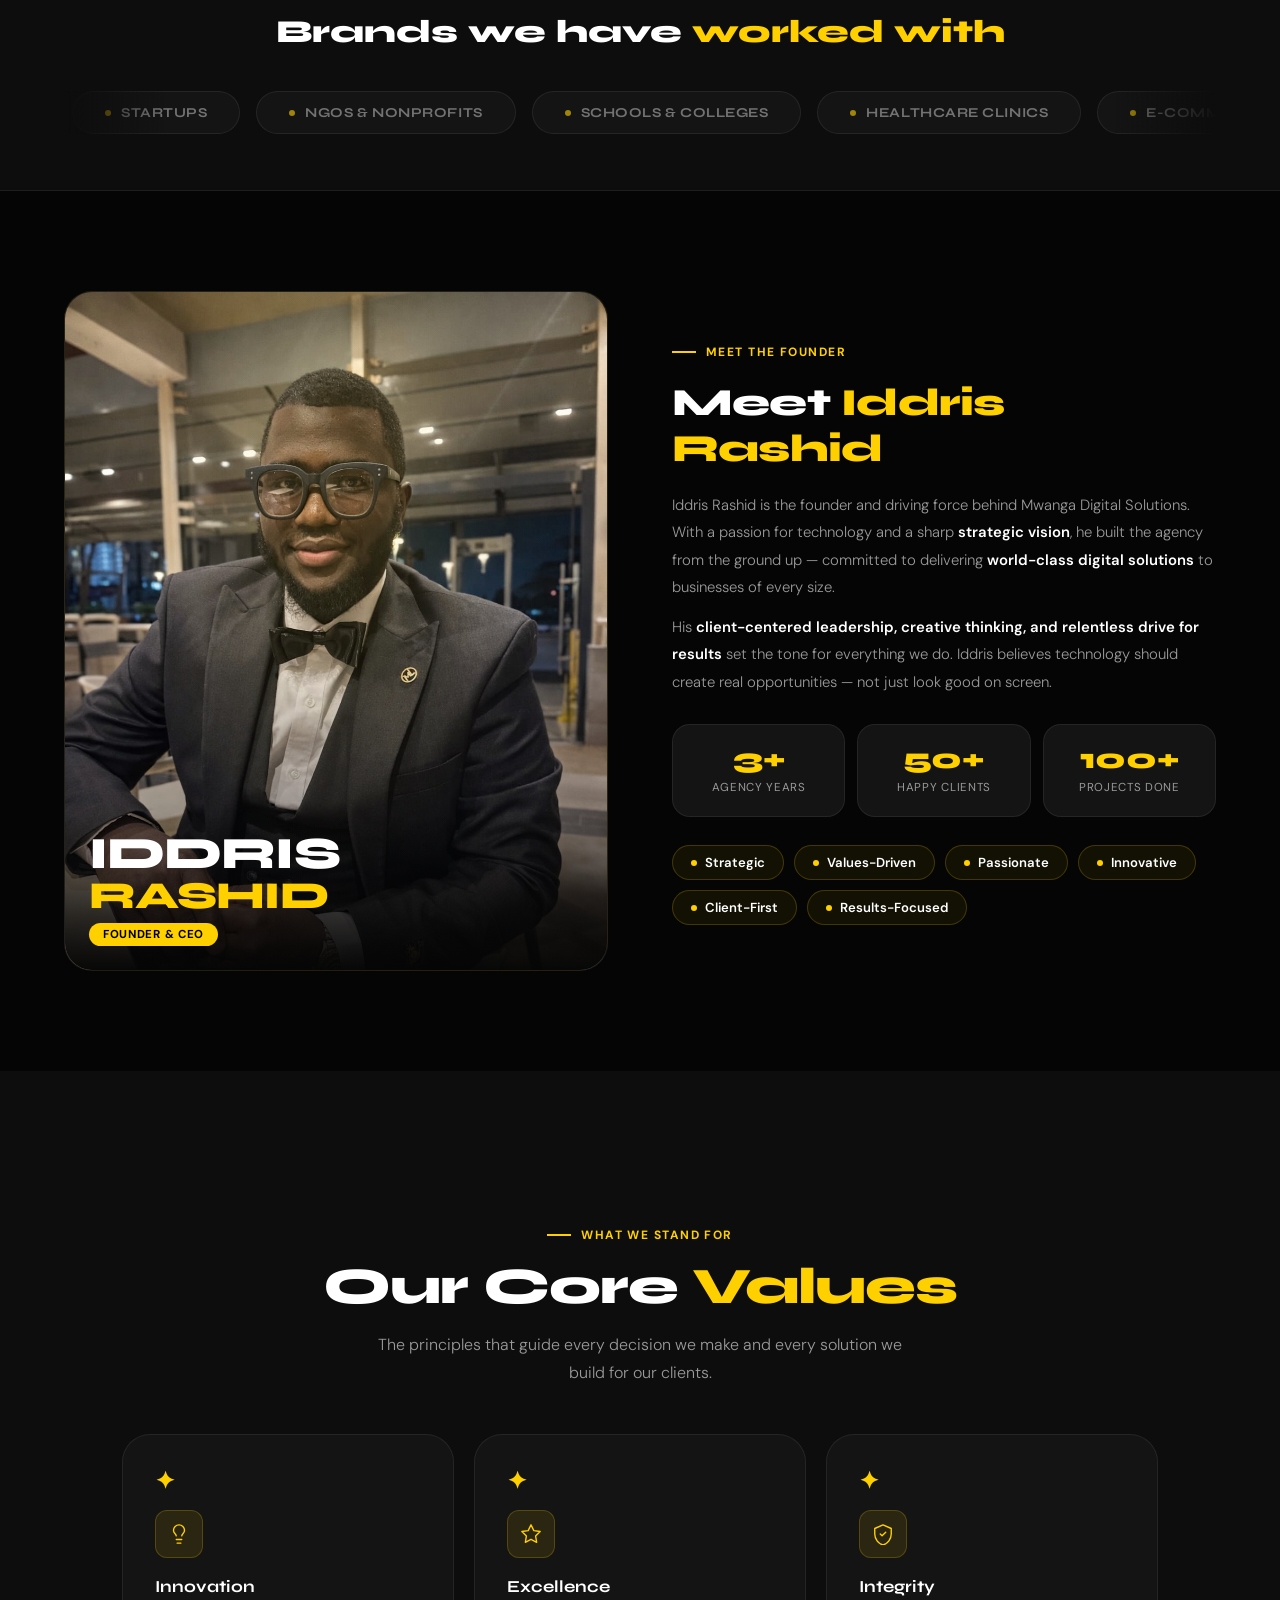
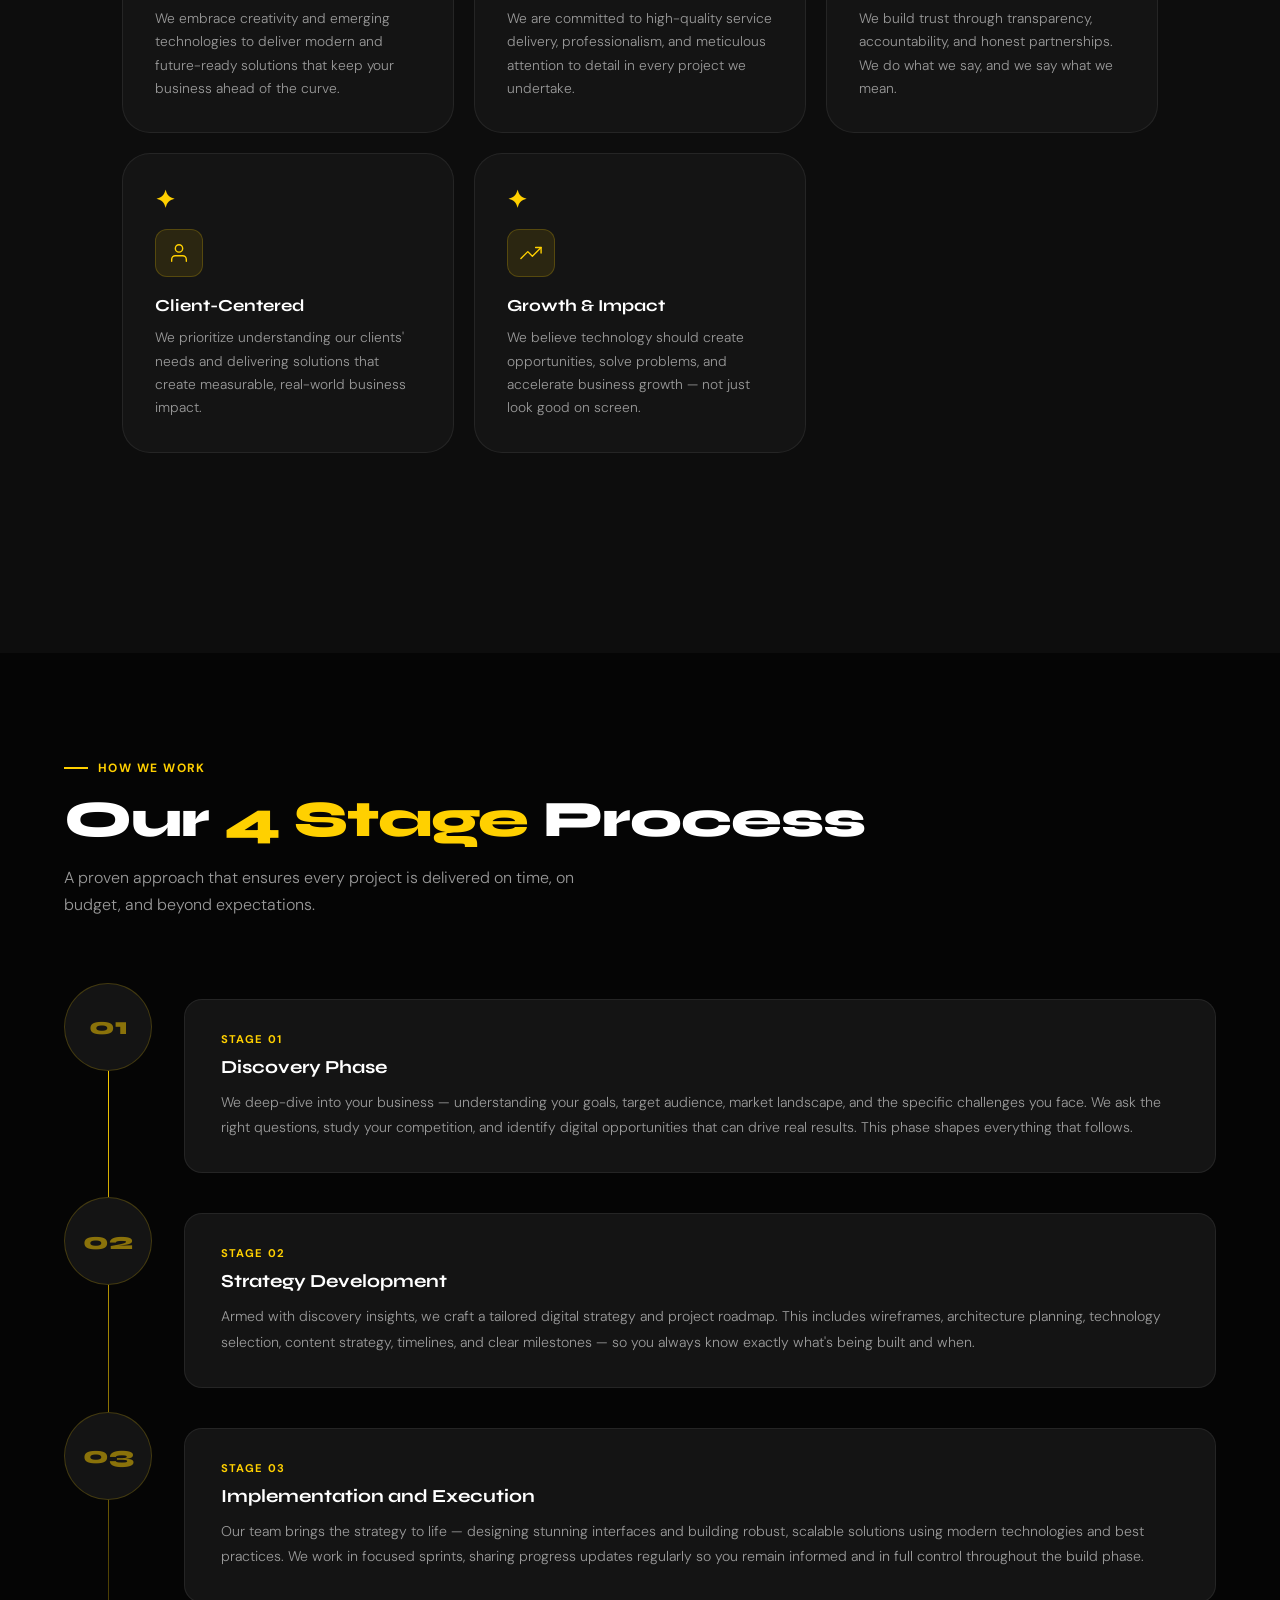
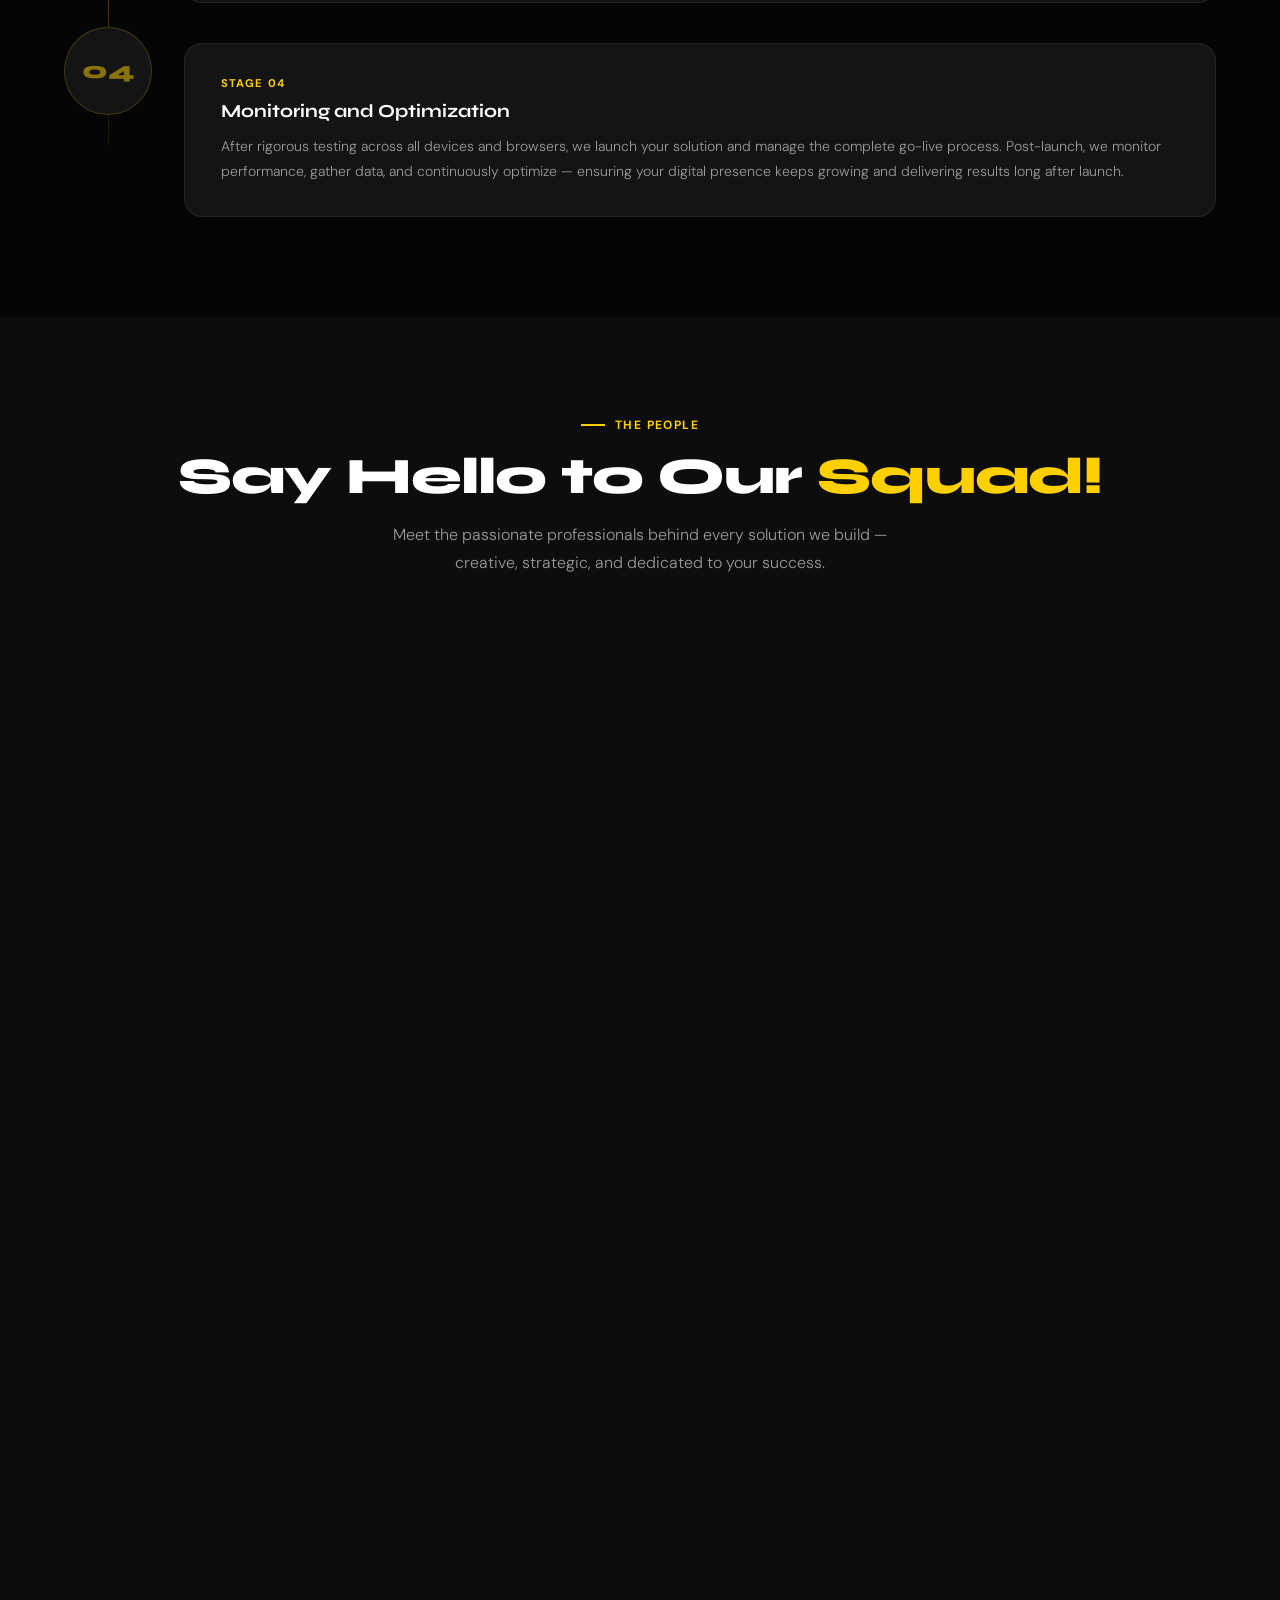
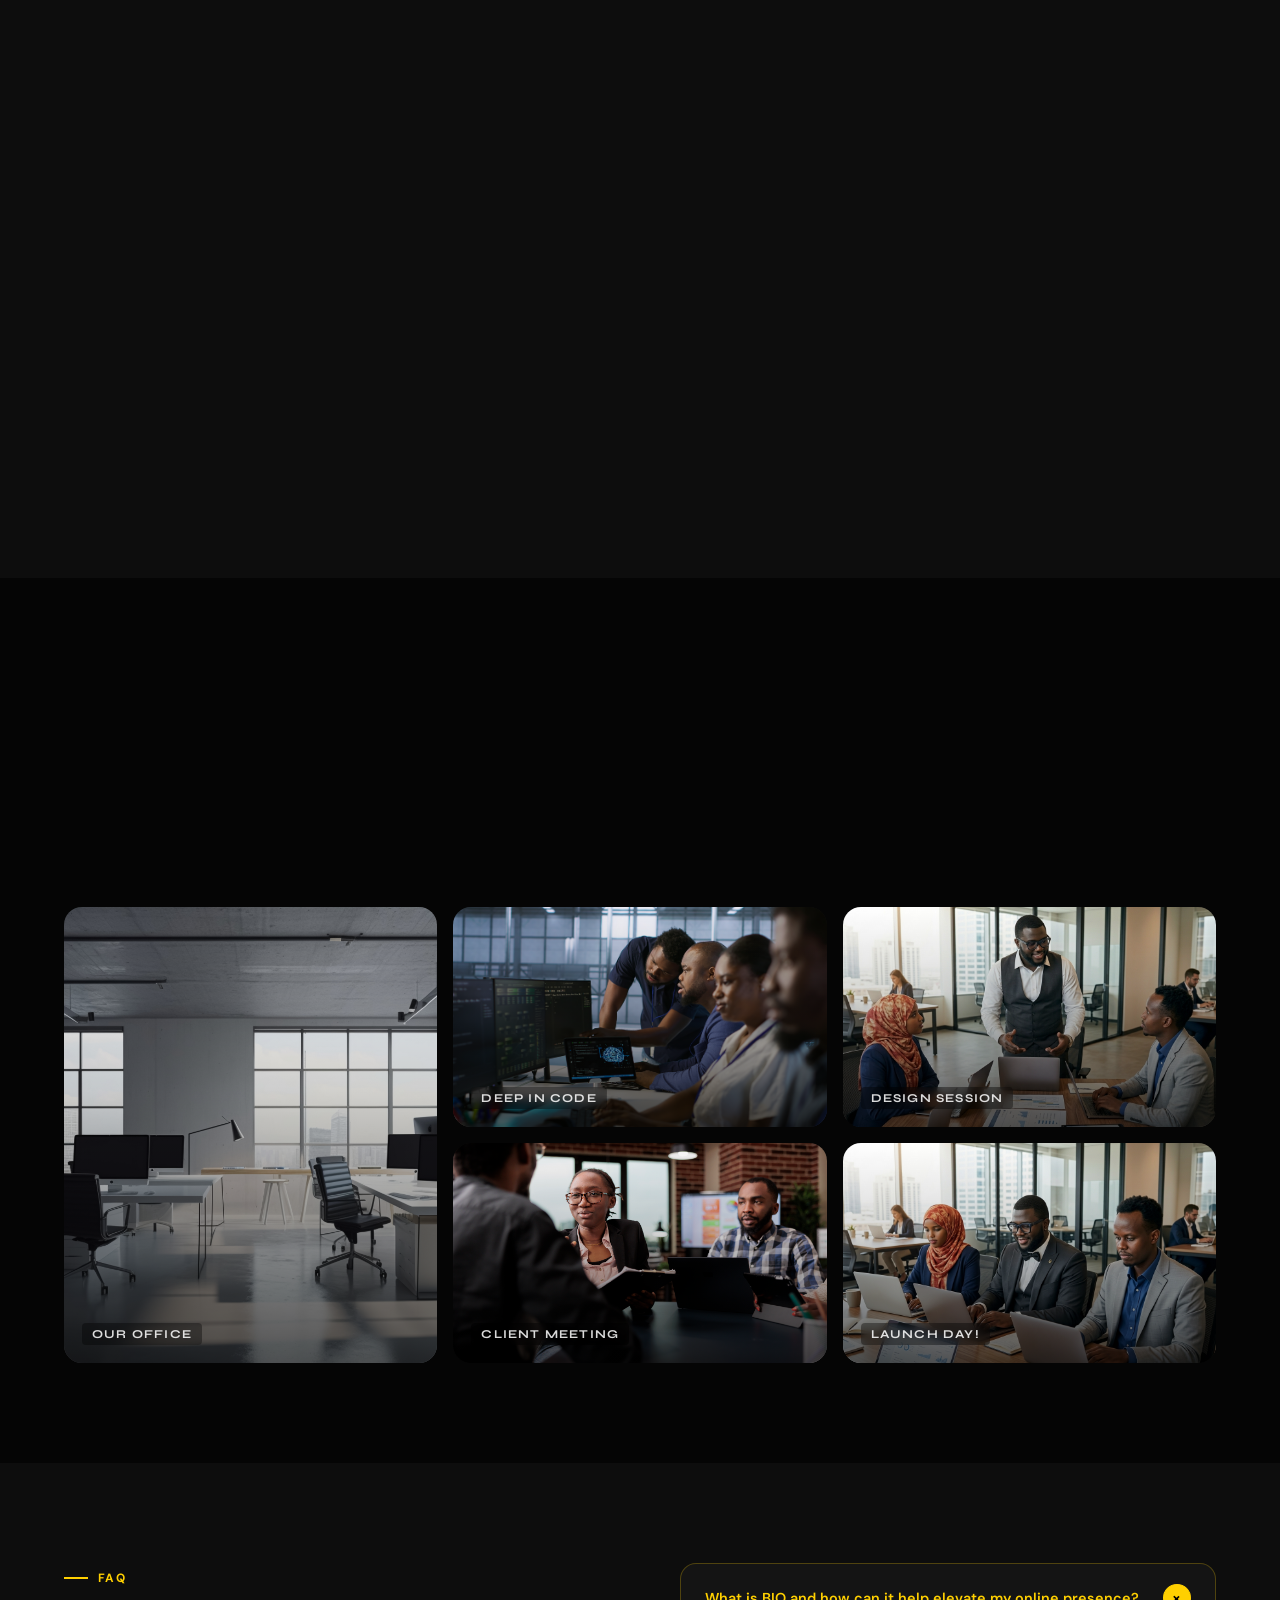
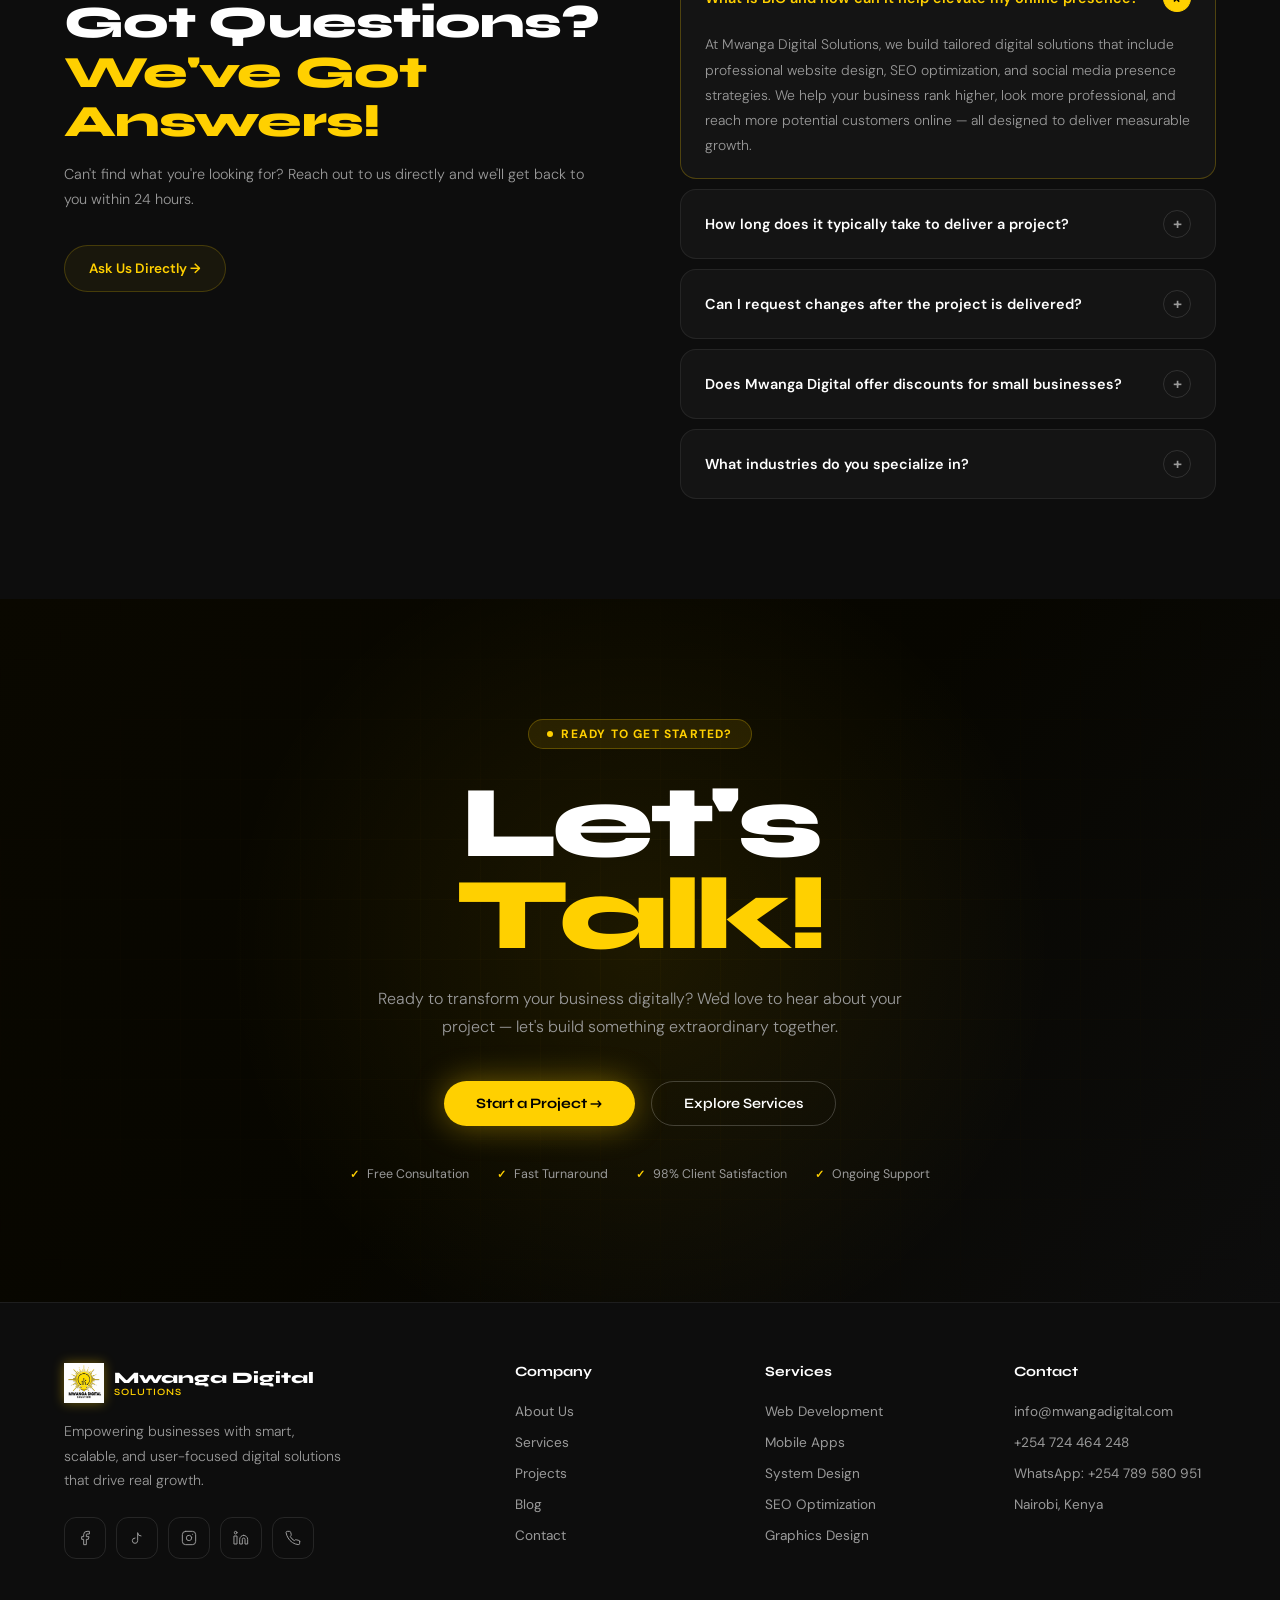
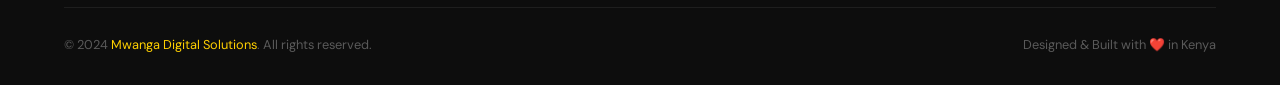
==== commit baa7dbf5: "Update squad section: role fix and two new team members - Sucdi Abdisalan: role updated from Backend" ====
--- a/about.html
+++ b/about.html
@@ -403,6 +403,19 @@
   display:grid;grid-template-columns:repeat(3,1fr);gap:24px;
   margin-top:56px;
 }
+/* Center last-row cards when count isn't divisible by 3 */
+.squad-grid>.squad-card:last-child:nth-child(3n+2){
+  grid-column-end:-2;
+}
+.squad-avatar-placeholder{
+  width:96px;height:96px;border-radius:50%;
+  background:linear-gradient(135deg,var(--gold),var(--gold2));
+  display:flex;align-items:center;justify-content:center;
+  font-family:var(--font-display);font-weight:800;font-size:2rem;color:#000;
+  position:relative;z-index:1;
+  box-shadow:0 0 40px rgba(255,208,0,0.3);
+  letter-spacing:-0.02em;
+}
 .squad-card{
   background:var(--card);border:1px solid var(--border);
   border-radius:var(--radius2);overflow:hidden;
@@ -1073,12 +1086,46 @@
           <div class="squad-photo-bg"></div>
           <div class="squad-photo-glow"></div>
           <img src="assets/images/Backened-engineer.jpeg" alt="Sucdi Abdisalan"/>
-          <div class="squad-role-banner">Backend</div>
+          <div class="squad-role-banner">Software</div>
         </div>
         <div class="squad-body">
           <h4>Sucdi Abdisalan</h4>
-          <div class="role">Backend Engineer</div>
-          <p>Architecting robust server-side systems, APIs, and databases that power reliable and scalable digital products.</p>
+          <div class="role">Software Engineer</div>
+          <p>Designing and building reliable software systems, APIs, and scalable architectures that power performant digital products.</p>
+          <div class="squad-socials">
+            <a href="#" class="squad-social">gh</a>
+            <a href="#" class="squad-social">in</a>
+          </div>
+        </div>
+      </div>
+      <div class="squad-card fade-up">
+        <div class="squad-photo">
+          <div class="squad-photo-bg"></div>
+          <div class="squad-photo-glow"></div>
+          <div class="squad-avatar-placeholder">CK</div>
+          <div class="squad-role-banner">Security</div>
+        </div>
+        <div class="squad-body">
+          <h4>Cedrick Kipkurui</h4>
+          <div class="role">Cybersecurity Analyst</div>
+          <p>Safeguarding digital assets and infrastructure through advanced threat analysis, vulnerability assessment, and proactive security strategies.</p>
+          <div class="squad-socials">
+            <a href="#" class="squad-social">gh</a>
+            <a href="#" class="squad-social">in</a>
+          </div>
+        </div>
+      </div>
+      <div class="squad-card fade-up">
+        <div class="squad-photo">
+          <div class="squad-photo-bg"></div>
+          <div class="squad-photo-glow"></div>
+          <div class="squad-avatar-placeholder">IM</div>
+          <div class="squad-role-banner">Data</div>
+        </div>
+        <div class="squad-body">
+          <h4>Imran Musa</h4>
+          <div class="role">Data Analyst</div>
+          <p>Transforming raw data into meaningful insights and actionable intelligence that drive smarter business decisions and measurable growth.</p>
           <div class="squad-socials">
             <a href="#" class="squad-social">gh</a>
             <a href="#" class="squad-social">in</a>
--- a/assets/css/global.css
+++ b/assets/css/global.css
@@ -247,7 +247,7 @@
   display:none;position:fixed;inset:0;
   background:rgba(0,0,0,0.55);
   backdrop-filter:blur(3px);-webkit-backdrop-filter:blur(3px);
-  z-index:998;opacity:0;transition:opacity 0.3s ease;
+  z-index:1000;opacity:0;transition:opacity 0.3s ease;
 }
 #mob-overlay.open{opacity:1}
 
@@ -258,7 +258,7 @@
   height:100dvh;height:100vh;
   background:#0d0d0d;
   border-left:1px solid rgba(255,208,0,0.12);
-  z-index:999;display:flex;flex-direction:column;
+  z-index:1001;display:flex;flex-direction:column;
   overflow:hidden;
   transition:right 0.35s cubic-bezier(0.25,0.46,0.45,0.94);
   box-shadow:-16px 0 56px rgba(0,0,0,0.7);
@@ -297,8 +297,14 @@
 }
 .mob-x-btn svg{width:16px;height:16px}
 
-/* Nav scroll area */
-.mob-nav{flex:1;overflow-y:auto;padding:6px 0}
+/* Nav scroll area — reset global nav{} styles that would break this element */
+.mob-nav{
+  flex:1;overflow-y:auto;padding:6px 0;
+  position:relative;top:auto;left:auto;right:auto;
+  height:auto;z-index:auto;
+  display:flex;flex-direction:column;align-items:stretch;justify-content:flex-start;
+  background:transparent;border:none;transition:none;
+}
 .mob-nav::-webkit-scrollbar{display:none}
 
 /* Nav links */
